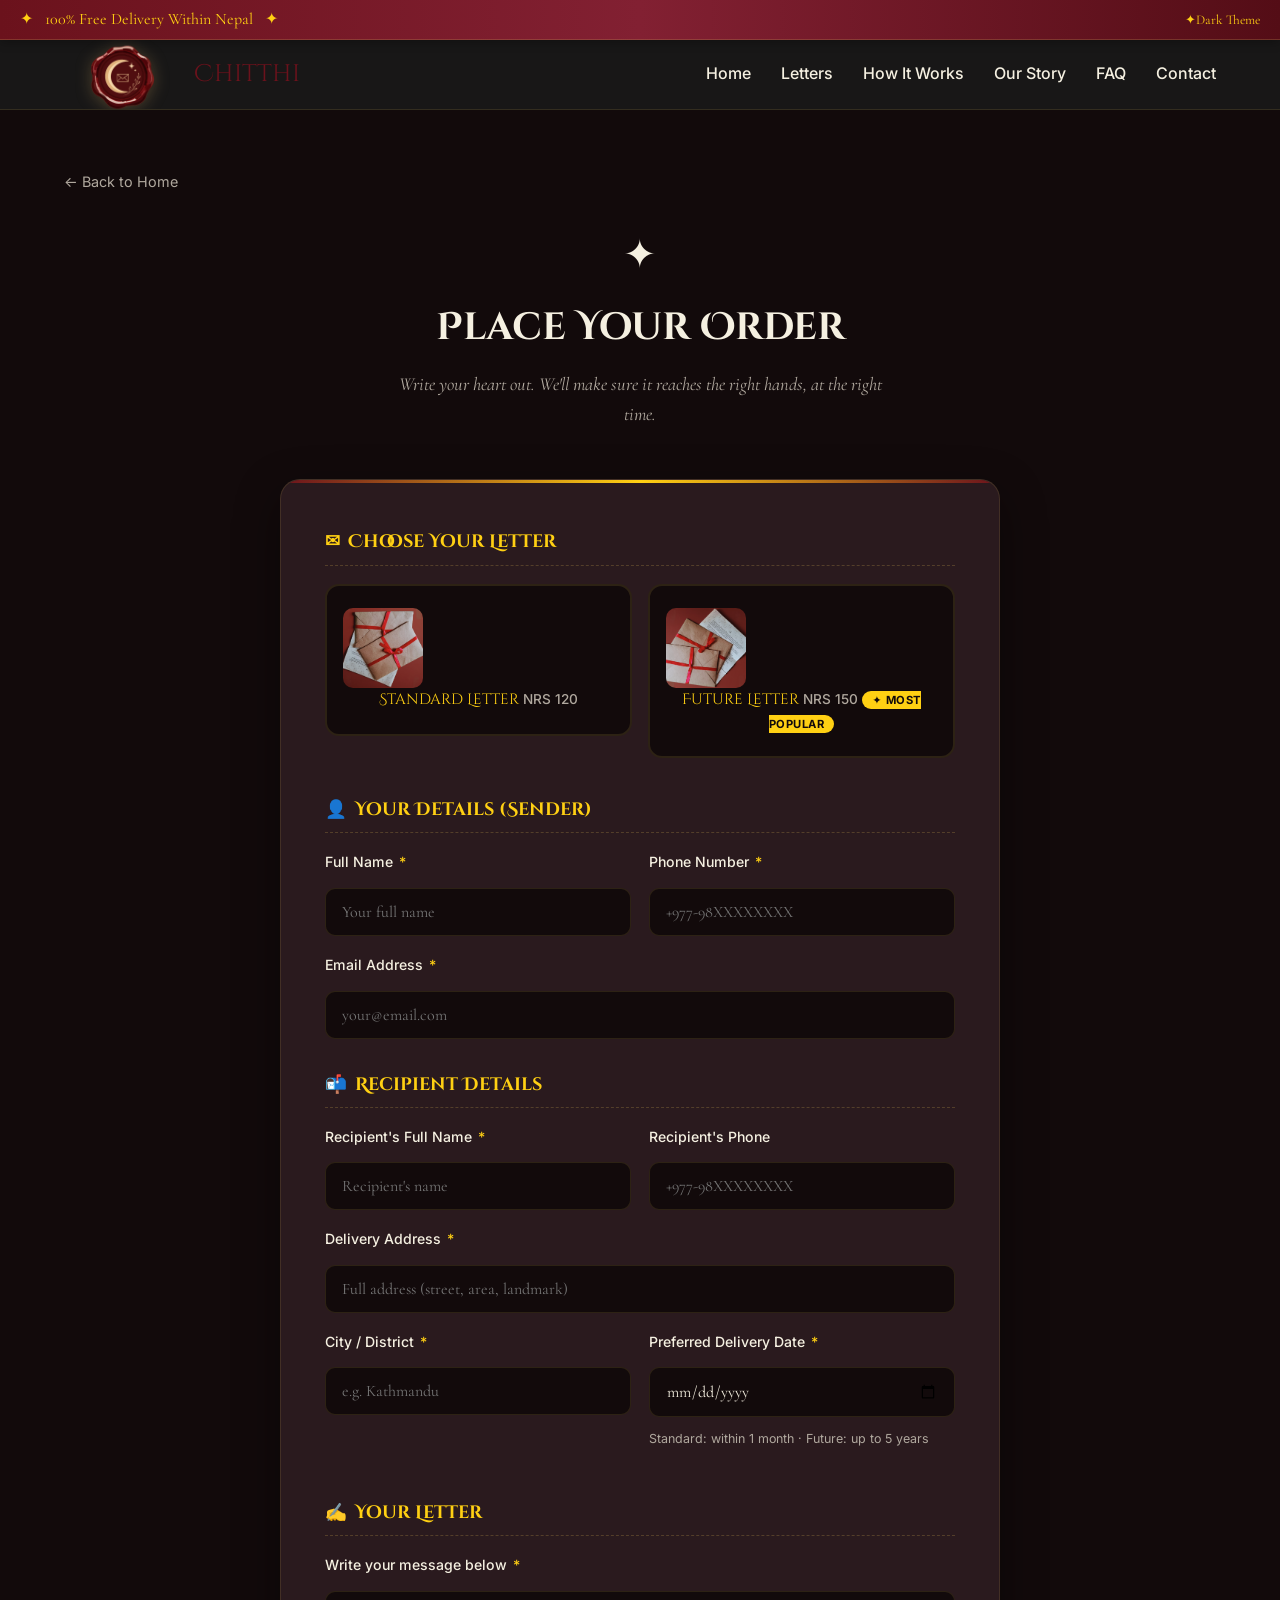
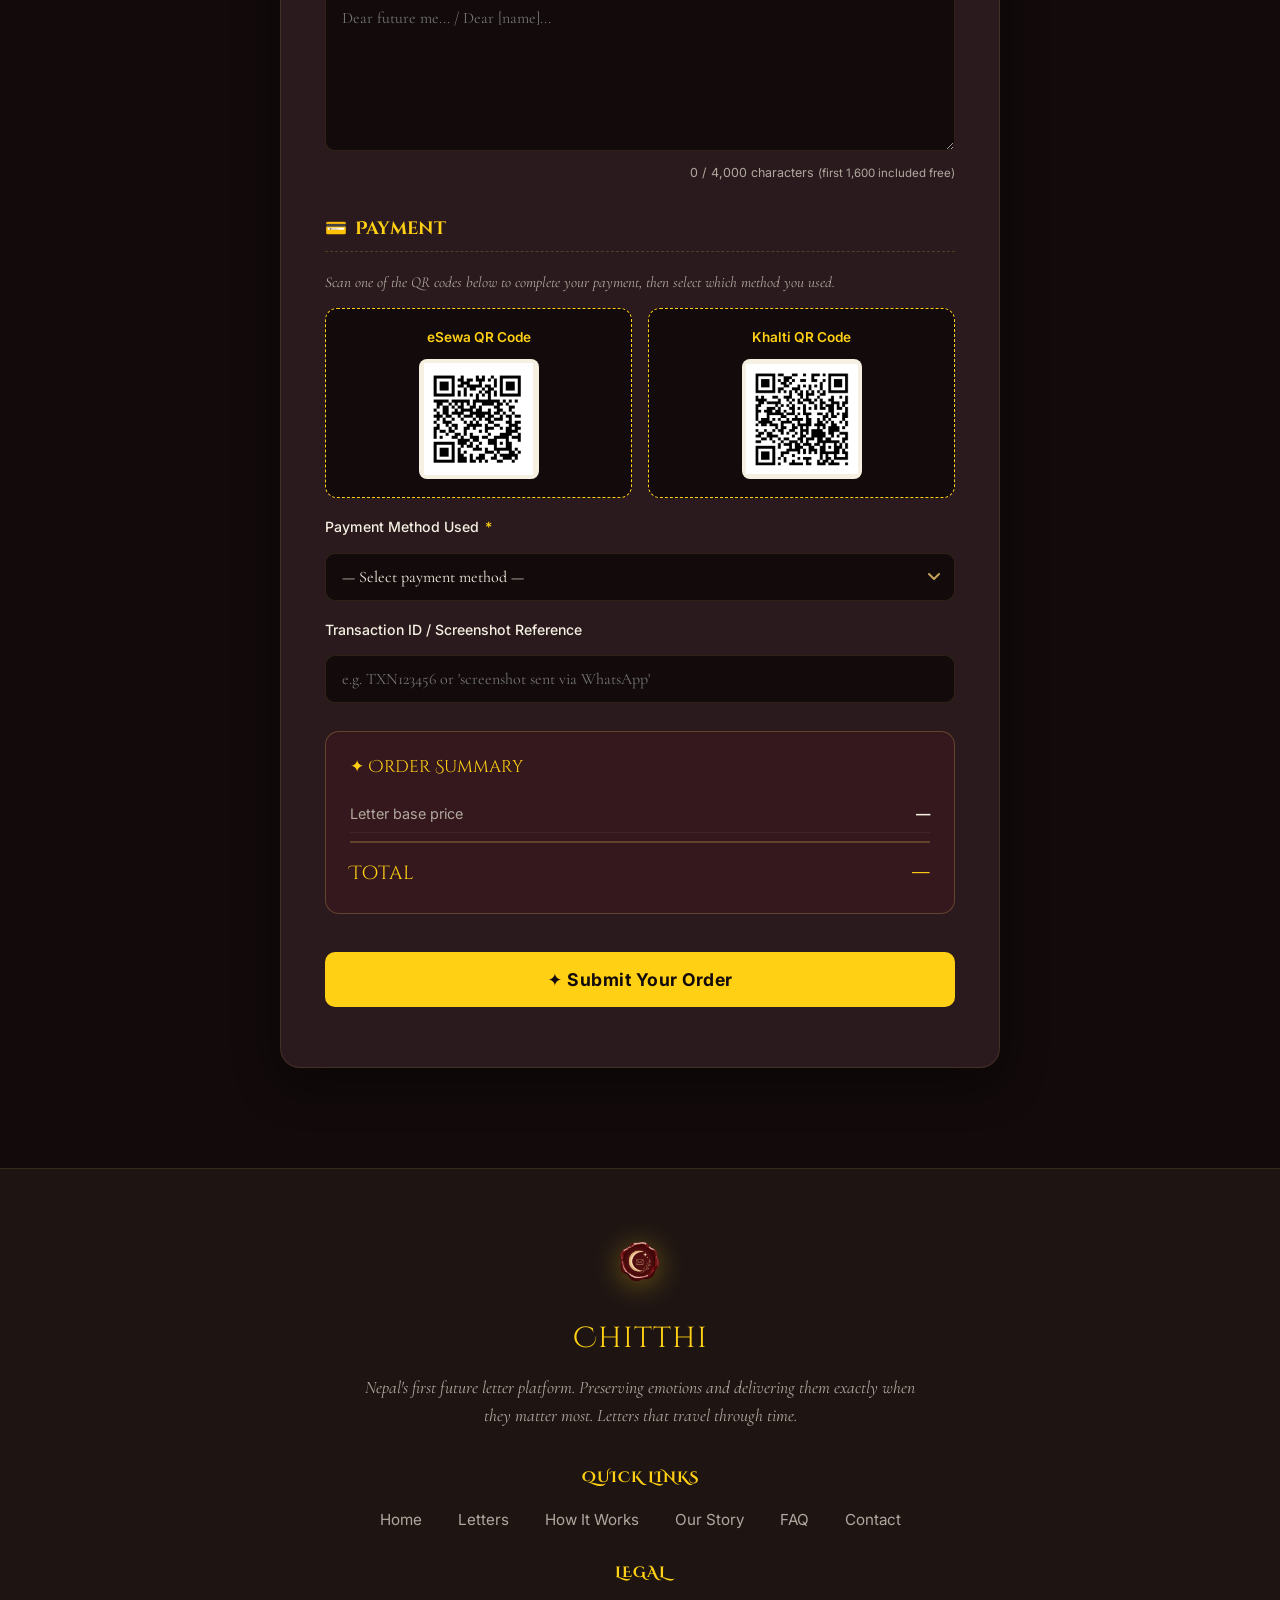
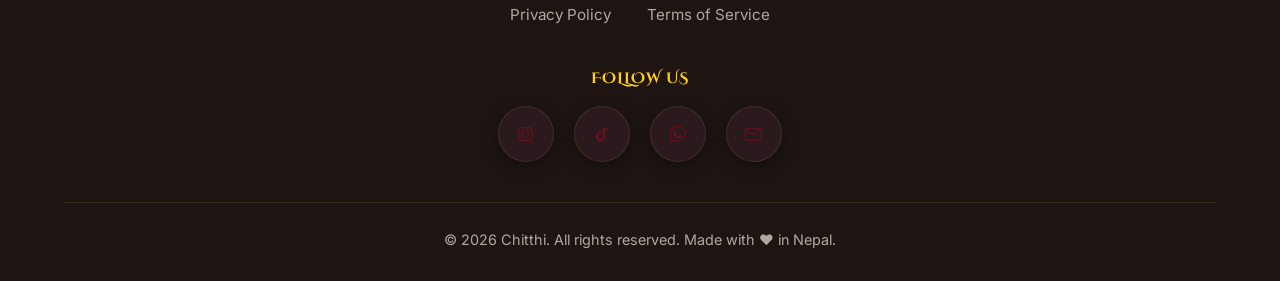
==== order.html @ 9e380ef8 "1st" ====
<!DOCTYPE html>
<html lang="en">
<head>
    <meta charset="UTF-8">
    <meta name="viewport" content="width=device-width, initial-scale=1.0">
    <meta name="description" content="Chitthi — Place your order for a handcrafted, wax-sealed letter delivered across Nepal.">
    <meta name="keywords" content="Chitthi, Nepal, order letter, handwritten letters, future letters, wax seal">
    <meta name="author" content="Chitthi — Team Manka Kura">
    <title>Order Your Letter — Chitthi</title>
    <link rel="icon" type="image/png" href="images/icon.png">
    <link rel="stylesheet" href="style.css">
    <style>
        /* =========================================
           ORDER PAGE SPECIFIC STYLES
           ========================================= */
        .order-page-section {
            padding: 60px 0 100px;
            min-height: calc(100vh - 200px);
        }

        .order-page-header {
            text-align: center;
            margin-bottom: 50px;
        }

        .order-page-header .order-icon {
            font-size: 2.5rem;
            margin-bottom: 10px;
            display: block;
        }

        .order-page-header h1 {
            font-family: var(--font-display);
            font-size: 2.4rem;
            color: var(--text);
            margin-bottom: 12px;
        }

        .order-page-header p {
            font-family: var(--font-accent);
            font-style: italic;
            font-size: 1.15rem;
            color: var(--text-muted);
            max-width: 500px;
            margin: 0 auto;
        }

        .order-form-card {
            background-color: var(--bg-card);
            border: 1px solid var(--glass-border);
            border-radius: 20px;
            padding: 48px 44px;
            max-width: 720px;
            margin: 0 auto;
            box-shadow: 0 15px 45px var(--shadow);
            position: relative;
            overflow: hidden;
        }

        .order-form-card::before {
            content: '';
            position: absolute;
            top: 0;
            left: 0;
            right: 0;
            height: 3px;
            background: linear-gradient(90deg, var(--accent), var(--gold), var(--accent));
        }

        .form-section-title {
            font-family: var(--font-display);
            font-size: 1.1rem;
            color: var(--gold);
            margin: 32px 0 18px;
            padding-bottom: 8px;
            border-bottom: 1px dashed rgba(201, 168, 76, 0.25);
            display: flex;
            align-items: center;
            gap: 8px;
        }

        .form-section-title:first-of-type {
            margin-top: 0;
        }

        .form-section-title .section-icon {
            font-size: 1.1rem;
        }

        .order-form .form-row {
            display: grid;
            grid-template-columns: 1fr 1fr;
            gap: 18px;
        }

        .order-form .form-group {
            margin-bottom: 18px;
        }

        .order-form label {
            font-family: var(--font-ui);
            font-size: 0.88rem;
            color: var(--text);
            font-weight: 500;
            margin-bottom: 6px;
            display: block;
        }

        .order-form label .required {
            color: var(--gold);
            margin-left: 2px;
        }

        .order-form input,
        .order-form select,
        .order-form textarea {
            width: 100%;
            padding: 13px 16px;
            background-color: var(--bg);
            border: 1px solid var(--glass-border);
            border-radius: 10px;
            color: var(--text);
            font-family: var(--font-body);
            font-size: 1rem;
            outline: none;
            transition: border-color 0.3s ease, box-shadow 0.3s ease;
            box-sizing: border-box;
        }

        .order-form input:focus,
        .order-form select:focus,
        .order-form textarea:focus {
            border-color: var(--gold);
            box-shadow: 0 0 0 3px rgba(201, 168, 76, 0.12);
        }

        .order-form select {
            appearance: none;
            -webkit-appearance: none;
            background-image: url("data:image/svg+xml,%3Csvg xmlns='http://www.w3.org/2000/svg' width='12' height='8' viewBox='0 0 12 8'%3E%3Cpath d='M1 1l5 5 5-5' stroke='%23C5A059' stroke-width='2' fill='none' stroke-linecap='round' stroke-linejoin='round'/%3E%3C/svg%3E");
            background-repeat: no-repeat;
            background-position: right 14px center;
            padding-right: 40px;
            cursor: pointer;
        }

        .order-form select option {
            background-color: var(--bg-card);
            color: var(--text);
        }

        .order-form textarea {
            resize: vertical;
            min-height: 160px;
            line-height: 1.7;
        }

        /* Letter Type Cards */
        .letter-type-options {
            display: grid;
            grid-template-columns: 1fr 1fr;
            gap: 16px;
            margin-bottom: 8px;
        }

        .letter-type-option {
            position: relative;
        }

        .letter-type-option input[type="radio"] {
            position: absolute;
            opacity: 0;
            width: 0;
            height: 0;
        }

        .letter-type-label {
            display: flex;
            flex-direction: column;
            align-items: center;
            gap: 10px;
            padding: 22px 16px;
            background-color: var(--bg);
            border: 2px solid var(--glass-border);
            border-radius: 14px;
            cursor: pointer;
            transition: all 0.3s ease;
            text-align: center;
        }

        .letter-type-label:hover {
            border-color: rgba(201, 168, 76, 0.4);
            transform: translateY(-2px);
        }

        .letter-type-option input[type="radio"]:checked + .letter-type-label {
            border-color: var(--gold);
            background: rgba(201, 168, 76, 0.08);
            box-shadow: 0 0 20px rgba(201, 168, 76, 0.15);
        }

        .letter-type-label img {
            width: 80px;
            height: 80px;
            object-fit: cover;
            border-radius: 10px;
        }

        .letter-type-label .type-name {
            font-family: var(--font-display);
            font-size: 0.95rem;
            color: var(--gold);
        }

        .letter-type-label .type-price {
            font-family: var(--font-ui);
            font-size: 0.85rem;
            color: var(--text-muted);
        }

        .letter-type-label .type-badge {
            font-family: var(--font-ui);
            font-size: 0.7rem;
            font-weight: 700;
            color: #120A0B;
            background-color: var(--gold);
            padding: 2px 10px;
            border-radius: 10px;
            text-transform: uppercase;
            letter-spacing: 0.5px;
        }

        /* Payment QR Section */
        .payment-options {
            display: grid;
            grid-template-columns: 1fr 1fr;
            gap: 16px;
            margin-top: 10px;
        }

        .payment-card {
            background-color: var(--bg);
            border: 1px dashed var(--gold);
            border-radius: 12px;
            padding: 18px;
            text-align: center;
        }

        .payment-card p.payment-title {
            font-family: var(--font-ui);
            font-size: 0.85rem;
            color: var(--gold);
            margin-bottom: 10px;
            font-weight: 600;
        }

        .payment-card .qr-img-wrap {
            width: 120px;
            height: 120px;
            margin: 0 auto;
            background: var(--cream);
            border-radius: 8px;
            display: flex;
            align-items: center;
            justify-content: center;
            overflow: hidden;
            padding: 4px;
        }

        .payment-card .qr-img-wrap img {
            max-width: 100%;
            max-height: 100%;
            object-fit: contain;
        }

        /* Submit Button */
        .order-submit-btn {
            width: 100%;
            padding: 16px;
            margin-top: 30px;
            font-size: 1.1rem;
            border-radius: 10px;
            font-family: var(--font-ui);
            font-weight: 700;
            letter-spacing: 0.5px;
            cursor: pointer;
        }

        /* Back link */
        .back-link {
            display: inline-flex;
            align-items: center;
            gap: 6px;
            font-family: var(--font-ui);
            font-size: 0.9rem;
            color: var(--text-muted);
            margin-bottom: 30px;
            transition: color 0.3s ease;
        }
        .back-link:hover {
            color: var(--gold);
        }

        /* Character surcharge notice */
        .char-surcharge {
            font-family: var(--font-ui);
            font-size: 0.8rem;
            color: var(--gold);
            margin-top: 4px;
            display: none;
        }
        .char-surcharge.visible {
            display: block;
        }

        /* Date validation message */
        .date-hint {
            font-family: var(--font-ui);
            font-size: 0.78rem;
            color: var(--text-muted);
            margin-top: 4px;
        }
        .date-error {
            font-family: var(--font-ui);
            font-size: 0.8rem;
            color: #ef5350;
            margin-top: 4px;
            display: none;
        }
        .date-error.visible {
            display: block;
        }

        /* Live price calculator */
        .price-calculator {
            background: rgba(107, 18, 28, 0.18);
            border: 1px solid rgba(201, 168, 76, 0.3);
            border-radius: 14px;
            padding: 22px 24px;
            margin-top: 28px;
            margin-bottom: 8px;
        }

        .price-calc-title {
            font-family: var(--font-display);
            font-size: 1.05rem;
            color: var(--gold);
            margin-bottom: 14px;
            display: flex;
            align-items: center;
            gap: 6px;
        }

        .price-row {
            display: flex;
            justify-content: space-between;
            align-items: center;
            padding: 7px 0;
            font-family: var(--font-ui);
            font-size: 0.9rem;
            color: var(--text);
            border-bottom: 1px solid rgba(255, 255, 255, 0.05);
        }
        .price-row:last-of-type {
            border-bottom: none;
        }

        .price-row .price-label {
            color: var(--text-muted);
        }

        .price-row .price-value {
            font-weight: 600;
            color: var(--text);
        }
        .price-row .price-value.free {
            color: #4CAF50;
        }
        .price-row .price-value.fee {
            color: var(--gold);
        }

        .price-row.hidden-row {
            display: none;
        }

        .price-total-row {
            display: flex;
            justify-content: space-between;
            align-items: center;
            padding: 12px 0 0;
            margin-top: 8px;
            border-top: 2px solid rgba(201, 168, 76, 0.3);
            font-family: var(--font-display);
            font-size: 1.2rem;
            color: var(--gold);
        }

        .price-total-row .total-amount {
            font-size: 1.4rem;
            font-weight: 700;
        }

        /* Delivery fee schedule (compact) */
        .delivery-fee-info {
            font-family: var(--font-accent);
            font-style: italic;
            font-size: 0.85rem;
            color: var(--text-muted);
            margin-top: 8px;
            padding: 10px 14px;
            background: rgba(26, 26, 26, 0.3);
            border-radius: 8px;
            border-left: 3px solid var(--gold);
            display: none;
        }
        .delivery-fee-info.visible {
            display: block;
        }

        /* Character counter */
        .char-counter {
            font-family: var(--font-ui);
            font-size: 0.78rem;
            color: var(--text-muted);
            text-align: right;
            margin-top: 4px;
        }
        .char-counter.over-limit {
            color: #ef5350;
        }

        /* Success overlay */
        .order-success-overlay {
            display: none;
            position: fixed;
            inset: 0;
            z-index: 2000;
            background: rgba(0,0,0,0.85);
            align-items: center;
            justify-content: center;
        }
        .order-success-overlay.active {
            display: flex;
        }
        .order-success-card {
            background-color: var(--bg-card);
            border: 1px solid var(--gold);
            border-radius: 20px;
            padding: 50px 40px;
            max-width: 480px;
            width: 90%;
            text-align: center;
            box-shadow: 0 20px 60px rgba(201, 168, 76, 0.2);
        }
        .order-success-card .success-icon {
            font-size: 3rem;
            margin-bottom: 16px;
            display: block;
        }
        .order-success-card h2 {
            font-family: var(--font-display);
            color: var(--gold);
            font-size: 1.6rem;
            margin-bottom: 12px;
        }
        .order-success-card p {
            font-family: var(--font-accent);
            font-style: italic;
            color: var(--text-muted);
            font-size: 1.05rem;
            margin-bottom: 28px;
            line-height: 1.6;
        }

        /* Responsive */
        @media (max-width: 768px) {
            .order-form-card {
                padding: 32px 20px;
                border-radius: 16px;
            }
            .order-form .form-row {
                grid-template-columns: 1fr;
                gap: 0;
            }
            .letter-type-options {
                grid-template-columns: 1fr 1fr;
                gap: 12px;
            }
            .payment-options {
                grid-template-columns: 1fr 1fr;
                gap: 12px;
            }
            .order-page-header h1 {
                font-size: 1.8rem;
            }
            .price-calculator {
                padding: 18px 16px;
            }
        }

        @media (max-width: 480px) {
            .order-form-card {
                padding: 24px 16px;
            }
            .letter-type-options {
                grid-template-columns: 1fr;
            }
            .payment-options {
                grid-template-columns: 1fr;
            }
            .order-page-header h1 {
                font-size: 1.5rem;
            }
        }
    </style>
</head>
<body data-theme="dark">

    <!-- ========================================
         ANNOUNCEMENT BAR
         ======================================== -->
    <div class="announcement-bar">
        <div class="delivery-banner">
             <span>✦ &nbsp; 100% Free Delivery Within Nepal &nbsp; ✦</span>
            <button class="theme-toggle" aria-label="Toggle theme" style="color: var(--gold);">✦Dark Theme</button>
        </div>
    </div>

    <!-- ========================================
         NAVIGATION BAR
         ======================================== -->
    <nav class="navbar" id="navbar">
        <div class="container">
            <a href="index.html#home" class="nav-logo">
                <img src="images/logo.png" alt="Chitthi Logo" class="logo-img" style="height: 120px; transform: translateY(10px);">
                <span>Chitthi</span>
            </a>

            <ul class="nav-links">
                <li><a href="index.html#home" class="nav-link"> Home</a></li>
                <li><a href="index.html#letters" class="nav-link"> Letters</a></li>
                <li><a href="index.html#how-it-works" class="nav-link"> How It Works</a></li>
                <li><a href="index.html#our-story" class="nav-link"> Our Story</a></li>
                <li><a href="index.html#faq" class="nav-link"> FAQ</a></li>
                <li><a href="index.html#contact" class="nav-link"> Contact</a></li>
            </ul>

            <button class="hamburger" aria-label="Toggle menu">
                <span></span>
                <span></span>
                <span></span>
            </button>
        </div>
    </nav>

    <!-- Mobile Menu -->
    <div class="mobile-menu">
        <a href="index.html#home" class="nav-link"> Home</a>
        <a href="index.html#letters" class="nav-link"> Letters</a>
        <a href="index.html#how-it-works" class="nav-link"> How It Works</a>
        <a href="index.html#our-story" class="nav-link"> Our Story</a>
        <a href="index.html#faq" class="nav-link"> FAQ</a>
        <a href="index.html#contact" class="nav-link"> Contact</a>
    </div>

    <!-- ========================================
         ORDER FORM SECTION
         ======================================== -->
    <section class="order-page-section section">
        <div class="container">
            <a href="index.html" class="back-link">← Back to Home</a>

            <div class="order-page-header animate-on-scroll">
                <span class="order-icon">✦</span>
                <h1>Place Your Order</h1>
                <p>Write your heart out. We'll make sure it reaches the right hands, at the right time.</p>
            </div>

            <div class="order-form-card animate-on-scroll">
                <form class="order-form" id="order-form" action="https://formspree.io/f/pratikshya002bahing@gmail.com" method="POST">
                    <!-- Hidden field for form identification -->
                    <input type="hidden" name="_subject" value="✦ New Chitthi Order Received!">
                    <input type="hidden" name="_template" value="table">

                    <!-- LETTER TYPE -->
                    <h3 class="form-section-title"><span class="section-icon">✉</span> Choose Your Letter</h3>
                    <div class="letter-type-options">
                        <div class="letter-type-option">
                            <input type="radio" id="type-standard" name="Letter Type" value="Standard Letter — NRS 120" required>
                            <label for="type-standard" class="letter-type-label">
                                <img src="images/standardletter.png" alt="Standard Letter">
                                <span class="type-name">Standard Letter</span>
                                <span class="type-price">NRS 120</span>
                            </label>
                        </div>
                        <div class="letter-type-option">
                            <input type="radio" id="type-future" name="Letter Type" value="Future Letter — NRS 150">
                            <label for="type-future" class="letter-type-label">
                                <img src="images/letterfuture.png" alt="Future Letter">
                                <span class="type-name">Future Letter</span>
                                <span class="type-price">NRS 150</span>
                                <span class="type-badge">✦ Most Popular</span>
                            </label>
                        </div>
                    </div>

                    <!-- SENDER DETAILS -->
                    <h3 class="form-section-title"><span class="section-icon">👤</span> Your Details (Sender)</h3>
                    <div class="form-row">
                        <div class="form-group">
                            <label for="sender-name">Full Name <span class="required">*</span></label>
                            <input type="text" id="sender-name" name="Sender Name" placeholder="Your full name" required>
                        </div>
                        <div class="form-group">
                            <label for="sender-phone">Phone Number <span class="required">*</span></label>
                            <input type="tel" id="sender-phone" name="Sender Phone" placeholder="+977-98XXXXXXXX" required>
                        </div>
                    </div>
                    <div class="form-group">
                        <label for="sender-email">Email Address <span class="required">*</span></label>
                        <input type="email" id="sender-email" name="Sender Email" placeholder="your@email.com" required>
                    </div>

                    <!-- RECIPIENT DETAILS -->
                    <h3 class="form-section-title"><span class="section-icon">📬</span> Recipient Details</h3>
                    <div class="form-row">
                        <div class="form-group">
                            <label for="recipient-name">Recipient's Full Name <span class="required">*</span></label>
                            <input type="text" id="recipient-name" name="Recipient Name" placeholder="Recipient's name" required>
                        </div>
                        <div class="form-group">
                            <label for="recipient-phone">Recipient's Phone</label>
                            <input type="tel" id="recipient-phone" name="Recipient Phone" placeholder="+977-98XXXXXXXX">
                        </div>
                    </div>
                    <div class="form-group">
                        <label for="recipient-address">Delivery Address <span class="required">*</span></label>
                        <input type="text" id="recipient-address" name="Recipient Address" placeholder="Full address (street, area, landmark)" required>
                    </div>
                    <div class="form-row">
                        <div class="form-group">
                            <label for="recipient-city">City / District <span class="required">*</span></label>
                            <input type="text" id="recipient-city" name="Recipient City" placeholder="e.g. Kathmandu" required>
                        </div>
                        <div class="form-group">
                            <label for="delivery-date">Preferred Delivery Date <span class="required">*</span></label>
                            <input type="date" id="delivery-date" name="Delivery Date" required>
                            <div class="date-hint" id="date-hint">Standard: within 1 month · Future: up to 5 years</div>
                            <div class="date-error" id="date-error"></div>
                        </div>
                    </div>

                    <!-- Hidden fields for computed pricing sent with form -->
                    <input type="hidden" id="hidden-total" name="Estimated Total (NPR)" value="—">
                    <input type="hidden" id="hidden-delivery-fee" name="Delivery Fee (NPR)" value="—">

                    <!-- YOUR MESSAGE -->
                    <h3 class="form-section-title"><span class="section-icon">✍</span> Your Letter</h3>
                    <div class="form-group">
                        <label for="letter-message">Write your message below <span class="required">*</span></label>
                        <textarea id="letter-message" name="Letter Message" placeholder="Dear future me... / Dear [name]..." maxlength="4000" required></textarea>
                        <div class="char-counter"><span id="char-count">0</span> / 4,000 characters <span style="color: var(--text-muted); font-size: 0.72rem;">(first 1,600 included free)</span></div>
                        <div class="char-surcharge" id="char-surcharge">✦ You've exceeded 1,600 characters — an extra NPR 20 surcharge applies.</div>
                    </div>

                    <!-- PAYMENT -->
                    <h3 class="form-section-title"><span class="section-icon">💳</span> Payment</h3>
                    <p style="font-family: var(--font-accent); font-style: italic; color: var(--text-muted); font-size: 0.95rem; margin-bottom: 14px;">
                        Scan one of the QR codes below to complete your payment, then select which method you used.
                    </p>
                    <div class="payment-options">
                        <div class="payment-card">
                            <p class="payment-title">eSewa QR Code</p>
                            <div class="qr-img-wrap">
                                <img src="images/esewa.jpg" alt="eSewa QR Code">
                            </div>
                        </div>
                        <div class="payment-card">
                            <p class="payment-title">Khalti QR Code</p>
                            <div class="qr-img-wrap">
                                <img src="images/khalti.jpg" alt="Khalti QR Code">
                            </div>
                        </div>
                    </div>
                    <div class="form-group" style="margin-top: 18px;">
                        <label for="payment-method">Payment Method Used <span class="required">*</span></label>
                        <select id="payment-method" name="Payment Method" required>
                            <option value="" disabled selected>— Select payment method —</option>
                            <option value="eSewa">eSewa</option>
                            <option value="Khalti">Khalti</option>
                            <option value="Bank Transfer">Bank Transfer</option>
                        </select>
                    </div>
                    <div class="form-group">
                        <label for="transaction-id">Transaction ID / Screenshot Reference</label>
                        <input type="text" id="transaction-id" name="Transaction ID" placeholder="e.g. TXN123456 or 'screenshot sent via WhatsApp'">
                    </div>

                    <!-- LIVE PRICE CALCULATOR -->
                    <div class="price-calculator" id="price-calculator">
                        <div class="price-calc-title">✦ Order Summary</div>
                        <div class="price-row" id="row-base">
                            <span class="price-label" id="label-base">Letter base price</span>
                            <span class="price-value" id="val-base">—</span>
                        </div>
                        <div class="price-row hidden-row" id="row-char-fee">
                            <span class="price-label">Character surcharge (&gt;1,600 chars)</span>
                            <span class="price-value fee" id="val-char-fee">NPR 20</span>
                        </div>
                        <div class="price-row hidden-row" id="row-delivery-fee">
                            <span class="price-label" id="label-delivery-fee">Delivery fee</span>
                            <span class="price-value" id="val-delivery-fee">FREE</span>
                        </div>
                        <div class="delivery-fee-info" id="delivery-fee-info">
                            Future letter delivery fees: Free within 1 year · NPR 50 after 1 year · NPR 100 after 2 years · NPR 200 after 4 years.
                        </div>
                        <div class="price-total-row">
                            <span>Total</span>
                            <span class="total-amount" id="val-total">—</span>
                        </div>
                    </div>

                    <!-- SUBMIT -->
                    <button type="submit" class="btn-primary order-submit-btn">✦ Submit Your Order</button>
                    <div class="form-msg" id="order-form-msg"></div>
                </form>
            </div>
        </div>
    </section>

    <!-- ========================================
         FOOTER
         ======================================== -->
    <footer class="footer">
        <div class="container">
            <div class="footer-top">
                <!-- Brand Section -->
                <div class="footer-brand">
                    <a href="index.html#home" class="footer-logo">
                        <img src="images/logo.png" alt="Chitthi Logo" class="footer-logo-img">
                        <span class="footer-logo-title">Chitthi</span>
                    </a>
                    <p class="footer-tagline">
                        Nepal's first future letter platform. Preserving emotions and delivering them exactly when they matter most. Letters that travel through time.
                    </p>
                </div>

                <!-- Navigation & Legal Links -->
                <div class="footer-nav-grid">
                    <div class="footer-links-group">
                        <h4>Quick Links</h4>
                        <div class="footer-links-row">
                            <a href="index.html#home">Home</a>
                            <a href="index.html#letters">Letters</a>
                            <a href="index.html#how-it-works">How It Works</a>
                            <a href="index.html#our-story">Our Story</a>
                            <a href="index.html#faq">FAQ</a>
                            <a href="index.html#contact">Contact</a>
                        </div>
                    </div>

                    <div class="footer-links-group">
                        <h4>Legal</h4>
                        <div class="footer-links-row">
                            <a href="index.html#" data-modal="privacy">Privacy Policy</a>
                            <a href="index.html#" data-modal="terms">Terms of Service</a>
                        </div>
                    </div>
                </div>

                <!-- Social Platforms Section -->
                <div class="footer-social-section">
                    <h4>Follow Us</h4>
                    <div class="footer-social-icons">
                        <a href="https://instagram.com/chitthi.np" target="_blank" rel="noopener" aria-label="Instagram" class="social-icon-btn">
                            <img src="images/instagram.png" alt="Instagram">
                        </a>
                        <a href="https://tiktok.com/@chitthi.np" target="_blank" rel="noopener" aria-label="TikTok" class="social-icon-btn">
                            <img src="images/tiktok.png" alt="TikTok">
                        </a>
                        <a href="https://wa.me/9779769031951" target="_blank" rel="noopener" aria-label="WhatsApp" class="social-icon-btn">
                            <img src="images/whatsapp.png" alt="WhatsApp">
                        </a>
                        <a href="mailto:npchitthil@gmail.com" aria-label="Email" class="social-icon-btn">
                            <img src="images/email.png" alt="Email">
                        </a>
                    </div>
                </div>
            </div>

            <!-- Footer Bottom Copyright -->
            <div class="footer-bottom">
                <p>© 2026 Chitthi. All rights reserved. Made with ♥ in Nepal.</p>
            </div>
        </div>
    </footer>

    <!-- ========================================
         SUCCESS OVERLAY
         ======================================== -->
    <div class="order-success-overlay" id="order-success">
        <div class="order-success-card">
            <span class="success-icon">✦</span>
            <h2>Order Received!</h2>
            <p>Thank you for choosing Chitthi. We'll begin preparing your letter with care. You'll receive a WhatsApp confirmation shortly.</p>
            <a href="index.html" class="btn-primary" style="border-radius: 10px; padding: 14px 32px;">← Back to Home</a>
        </div>
    </div>

    <script>
    document.addEventListener('DOMContentLoaded', () => {
        // ============================================
        // THEME TOGGLE
        // ============================================
        const toggleBtn = document.querySelector('.theme-toggle');
        if (toggleBtn) {
            const currentTheme = localStorage.getItem('chitthi-theme') || 'dark';
            document.body.setAttribute('data-theme', currentTheme);
            toggleBtn.innerHTML = currentTheme === 'dark' ? '✦Dark Theme' : '✦Light Theme';

            toggleBtn.addEventListener('click', () => {
                const isDark = document.body.getAttribute('data-theme') === 'dark';
                const newTheme = isDark ? 'light' : 'dark';
                document.body.setAttribute('data-theme', newTheme);
                localStorage.setItem('chitthi-theme', newTheme);
                toggleBtn.innerHTML = newTheme === 'dark' ? '✦Dark Theme' : '✦Light Theme';
            });
        }

        // ============================================
        // HAMBURGER MENU
        // ============================================
        const hamburger = document.querySelector('.hamburger');
        const mobileMenu = document.querySelector('.mobile-menu');

        if (hamburger) {
            hamburger.addEventListener('click', () => {
                hamburger.classList.toggle('active');
                mobileMenu.classList.toggle('active');
                document.body.classList.toggle('no-scroll');
            });
        }

        if (mobileMenu) {
            mobileMenu.querySelectorAll('.nav-link').forEach(link => {
                link.addEventListener('click', () => {
                    hamburger.classList.remove('active');
                    mobileMenu.classList.remove('active');
                    document.body.classList.remove('no-scroll');
                });
            });
        }

        // ============================================
        // SCROLL ANIMATIONS
        // ============================================
        const observer = new IntersectionObserver((entries, obs) => {
            entries.forEach(entry => {
                if (entry.isIntersecting) {
                    entry.target.classList.add('visible');
                    obs.unobserve(entry.target);
                }
            });
        }, { threshold: 0.15 });

        document.querySelectorAll('.animate-on-scroll').forEach(el => observer.observe(el));

        // ============================================
        // ANNOUNCEMENT BAR
        // ============================================
        const announcementBar = document.querySelector('.announcement-bar');
        window.addEventListener('scroll', () => {
            if (announcementBar) {
                if (window.scrollY > 80) {
                    announcementBar.classList.add('hidden');
                } else {
                    announcementBar.classList.remove('hidden');
                }
            }
        }, { passive: true });

        // ============================================
        // DOM REFERENCES
        // ============================================
        const radioStandard = document.getElementById('type-standard');
        const radioFuture = document.getElementById('type-future');
        const deliveryDateInput = document.getElementById('delivery-date');
        const dateHint = document.getElementById('date-hint');
        const dateError = document.getElementById('date-error');
        const messageArea = document.getElementById('letter-message');
        const charCountEl = document.getElementById('char-count');
        const charCounter = document.querySelector('.char-counter');
        const charSurcharge = document.getElementById('char-surcharge');

        // Price calculator elements
        const labelBase = document.getElementById('label-base');
        const valBase = document.getElementById('val-base');
        const rowCharFee = document.getElementById('row-char-fee');
        const rowDeliveryFee = document.getElementById('row-delivery-fee');
        const labelDeliveryFee = document.getElementById('label-delivery-fee');
        const valDeliveryFee = document.getElementById('val-delivery-fee');
        const deliveryFeeInfo = document.getElementById('delivery-fee-info');
        const valTotal = document.getElementById('val-total');
        const hiddenTotal = document.getElementById('hidden-total');
        const hiddenDeliveryFee = document.getElementById('hidden-delivery-fee');

        // ============================================
        // HELPER: Format date as YYYY-MM-DD
        // ============================================
        const toDateStr = (date) => date.toISOString().split('T')[0];

        // ============================================
        // HELPER: Get selected letter type
        // ============================================
        const getSelectedType = () => {
            if (radioStandard && radioStandard.checked) return 'standard';
            if (radioFuture && radioFuture.checked) return 'future';
            return null;
        };

        // ============================================
        // DATE LIMITS
        // Standard: tomorrow to 1 month from today
        // Future: tomorrow to 5 years from today
        // ============================================
        const now = new Date();
        const tomorrow = new Date(now);
        tomorrow.setDate(tomorrow.getDate() + 1);

        const oneMonthLater = new Date(now);
        oneMonthLater.setMonth(oneMonthLater.getMonth() + 1);

        const fiveYearsLater = new Date(now);
        fiveYearsLater.setFullYear(fiveYearsLater.getFullYear() + 5);

        const updateDateLimits = () => {
            if (!deliveryDateInput) return;
            const type = getSelectedType();

            deliveryDateInput.min = toDateStr(tomorrow);

            if (type === 'standard') {
                deliveryDateInput.max = toDateStr(oneMonthLater);
                dateHint.textContent = 'Standard letter: delivery within 1 month from today.';
            } else if (type === 'future') {
                deliveryDateInput.max = toDateStr(fiveYearsLater);
                dateHint.textContent = 'Future letter: delivery up to 5 years from today.';
            } else {
                deliveryDateInput.max = toDateStr(fiveYearsLater);
                dateHint.textContent = 'Standard: within 1 month · Future: up to 5 years';
            }

            // Validate current value if set
            validateDate();
        };

        const validateDate = () => {
            if (!deliveryDateInput || !deliveryDateInput.value) {
                dateError.classList.remove('visible');
                return true;
            }

            const selected = new Date(deliveryDateInput.value + 'T00:00:00');
            const type = getSelectedType();
            let valid = true;
            let errorMsg = '';

            if (selected < tomorrow) {
                errorMsg = 'Delivery date must be in the future.';
                valid = false;
            } else if (type === 'standard' && selected > oneMonthLater) {
                errorMsg = 'Standard letter delivery must be within 1 month from today. Choose a Future Letter for later dates.';
                valid = false;
            } else if (type === 'future' && selected > fiveYearsLater) {
                errorMsg = 'Future letter delivery cannot exceed 5 years from today.';
                valid = false;
            }

            if (!valid) {
                dateError.textContent = errorMsg;
                dateError.classList.add('visible');
            } else {
                dateError.classList.remove('visible');
            }

            return valid;
        };

        // ============================================
        // DELIVERY FEE FOR FUTURE LETTERS
        // Free within 1 year, NPR 50 after 1 year,
        // NPR 100 after 2 years, NPR 200 after 4 years
        // ============================================
        const calcDeliveryFee = () => {
            const type = getSelectedType();
            if (type !== 'future' || !deliveryDateInput || !deliveryDateInput.value) {
                return 0;
            }

            const selected = new Date(deliveryDateInput.value + 'T00:00:00');
            const diffMs = selected - now;
            const diffYears = diffMs / (1000 * 60 * 60 * 24 * 365.25);

            if (diffYears <= 1) return 0;
            if (diffYears <= 2) return 50;
            if (diffYears <= 4) return 100;
            return 200;
        };

        // ============================================
        // CHARACTER COUNTER + SURCHARGE
        // 1,600 chars free · NPR 20 surcharge >1,600
        // Max 4,000 chars
        // ============================================
        const updateCharCounter = () => {
            if (!messageArea || !charCountEl) return;

            const len = messageArea.value.length;
            charCountEl.textContent = len.toLocaleString();

            if (len > 1600) {
                charCounter.classList.add('over-limit');
                charSurcharge.classList.add('visible');
            } else {
                charCounter.classList.remove('over-limit');
                charSurcharge.classList.remove('visible');
            }

            updatePriceCalculator();
        };

        // ============================================
        // LIVE PRICE CALCULATOR
        // ============================================
        const updatePriceCalculator = () => {
            const type = getSelectedType();
            let basePrice = 0;
            let charFee = 0;
            let deliveryFee = 0;

            // Base price
            if (type === 'standard') {
                basePrice = 120;
                labelBase.textContent = 'Standard Letter';
                valBase.textContent = 'NPR 120';
            } else if (type === 'future') {
                basePrice = 150;
                labelBase.textContent = 'Future Letter';
                valBase.textContent = 'NPR 150';
            } else {
                labelBase.textContent = 'Letter base price';
                valBase.textContent = '—';
                rowCharFee.classList.add('hidden-row');
                rowDeliveryFee.classList.add('hidden-row');
                deliveryFeeInfo.classList.remove('visible');
                valTotal.textContent = '—';
                hiddenTotal.value = '—';
                hiddenDeliveryFee.value = '—';
                return;
            }

            // Character surcharge
            if (messageArea && messageArea.value.length > 1600) {
                charFee = 20;
                rowCharFee.classList.remove('hidden-row');
            } else {
                rowCharFee.classList.add('hidden-row');
            }

            // Delivery fee (Future letters only)
            if (type === 'future') {
                deliveryFee = calcDeliveryFee();
                rowDeliveryFee.classList.remove('hidden-row');
                deliveryFeeInfo.classList.add('visible');

                if (deliveryFee === 0) {
                    valDeliveryFee.textContent = 'FREE';
                    valDeliveryFee.className = 'price-value free';
                    if (deliveryDateInput && deliveryDateInput.value) {
                        labelDeliveryFee.textContent = 'Delivery fee (within 1 year)';
                    } else {
                        labelDeliveryFee.textContent = 'Delivery fee';
                    }
                } else {
                    valDeliveryFee.textContent = 'NPR ' + deliveryFee;
                    valDeliveryFee.className = 'price-value fee';
                    const selected = new Date(deliveryDateInput.value + 'T00:00:00');
                    const diffYears = (selected - now) / (1000 * 60 * 60 * 24 * 365.25);
                    if (diffYears <= 2) {
                        labelDeliveryFee.textContent = 'Delivery fee (1–2 years)';
                    } else if (diffYears <= 4) {
                        labelDeliveryFee.textContent = 'Delivery fee (2–4 years)';
                    } else {
                        labelDeliveryFee.textContent = 'Delivery fee (4–5 years)';
                    }
                }
            } else {
                rowDeliveryFee.classList.add('hidden-row');
                deliveryFeeInfo.classList.remove('visible');
            }

            // Total
            const total = basePrice + charFee + deliveryFee;
            valTotal.textContent = 'NPR ' + total;
            hiddenTotal.value = total;
            hiddenDeliveryFee.value = deliveryFee > 0 ? deliveryFee : 'Free';
        };

        // ============================================
        // PRE-SELECT LETTER TYPE FROM URL PARAMS
        // ============================================
        const urlParams = new URLSearchParams(window.location.search);
        const letterType = urlParams.get('type');
        if (letterType === 'standard' && radioStandard) {
            radioStandard.checked = true;
        } else if (letterType === 'future' && radioFuture) {
            radioFuture.checked = true;
        }

        // ============================================
        // EVENT LISTENERS
        // ============================================

        // Letter type change → update date limits + price
        if (radioStandard) {
            radioStandard.addEventListener('change', () => {
                updateDateLimits();
                updatePriceCalculator();
            });
        }
        if (radioFuture) {
            radioFuture.addEventListener('change', () => {
                updateDateLimits();
                updatePriceCalculator();
            });
        }

        // Date change → validate + update price
        if (deliveryDateInput) {
            deliveryDateInput.addEventListener('change', () => {
                validateDate();
                updatePriceCalculator();
            });
        }

        // Message typing → char counter + price
        if (messageArea) {
            messageArea.addEventListener('input', updateCharCounter);
        }

        // Run initial state
        updateDateLimits();
        updatePriceCalculator();

        // ============================================
        // FORM SUBMISSION
        // ============================================
        const orderForm = document.getElementById('order-form');
        const msgDiv = document.getElementById('order-form-msg');

        if (orderForm) {
            orderForm.addEventListener('submit', async (e) => {
                e.preventDefault();

                // Validate date before submitting
                if (!validateDate()) {
                    msgDiv.textContent = 'Please fix the delivery date before submitting.';
                    msgDiv.className = 'form-msg error';
                    return;
                }

                const submitBtn = orderForm.querySelector('.order-submit-btn');
                const originalText = submitBtn.textContent;
                submitBtn.textContent = 'Sending your order...';
                submitBtn.disabled = true;
                msgDiv.textContent = '';
                msgDiv.className = 'form-msg';

                try {
                    const formData = new FormData(orderForm);
                    const response = await fetch(orderForm.action, {
                        method: 'POST',
                        body: formData,
                        headers: { 'Accept': 'application/json' }
                    });

                    if (response.ok) {
                        orderForm.reset();
                        // Show success overlay
                        const successOverlay = document.getElementById('order-success');
                        if (successOverlay) {
                            successOverlay.classList.add('active');
                            document.body.classList.add('no-scroll');
                        }
                    } else {
                        const data = await response.json();
                        if (data && data.errors) {
                            msgDiv.textContent = data.errors.map(err => err.message).join(', ');
                        } else {
                            msgDiv.textContent = 'Oops! There was a problem submitting your order. Please try again or contact us on WhatsApp.';
                        }
                        msgDiv.classList.add('error');
                    }
                } catch (error) {
                    msgDiv.textContent = 'Network error. Please check your connection and try again.';
                    msgDiv.classList.add('error');
                } finally {
                    submitBtn.textContent = originalText;
                    submitBtn.disabled = false;
                }
            });
        }
    });
    </script>
</body>
</html>
---- style.css ----
@import url('https://fonts.googleapis.com/css2?family=Cinzel+Decorative:wght@700&family=Cormorant+Garamond:ital,wght@0,400;0,600;0,700;1,400;1,600&family=Inter:wght@400;500;600&display=swap');

:root {
  /* Dark Theme (Default) */
  --bg: #120A0B;
  --bg-secondary: #1E1513;
  --bg-card: #2A1A1E;
  --accent: #6B121C;
  --accent-hover: #bc2e3f;
  --gold: #ffd013;
  --gold-light: #eded5b;
  --cream: #F5F0E1;
  --text: #F5F0E1;
  --text-muted: #B0A89E;
  --rose: #D4A5A5;
  --glass-bg: rgba(26, 26, 26, 0.85);
  --glass-border: rgba(201, 168, 76, 0.15);
  --shadow: rgba(0,0,0,0.4);

  /* Fonts */
  --font-display: 'Cinzel Decorative', serif;
  --font-accent: 'Cormorant Garamond', Georgia, serif;
  --font-body: Georgia, 'Cormorant Garamond', serif;
  --font-ui: 'Inter', system-ui, sans-serif;
}

[data-theme='light'] {
  --bg: #E8E4D9;
  --bg-secondary: #FFFDF7;
  --bg-card: #FFFFFF;
  --accent: #6B121C;
  --accent-hover: #5C2630;
  --gold: #ffd013;
  --gold-light: #B8973E;
  --cream: #F5F0E1;
  --text: #2C2C2C;
  --text-muted: #6B6560;
  --rose: #D4A5A5;
  --glass-bg: rgba(232, 228, 217, 0.9);
  --glass-border: rgba(114, 47, 55, 0.15);
  --shadow: rgba(0,0,0,0.1);
}

/* =========================================
   RESETS & GLOBALS
   ========================================= */
*, *::before, *::after {
  box-sizing: border-box;
  margin: 0;
  padding: 0;
}

html {
  scroll-behavior: smooth;
  overflow-x: hidden;
  width: 100%;
  max-width: 100%;
}

body {
  background-color: var(--bg);
  color: var(--text);
  font-family: var(--font-body);
  line-height: 1.6;
  overflow-x: hidden;
  width: 100%;
  max-width: 100%;
  position: relative;
  transition: background-color 0.3s ease, color 0.3s ease;
}

/* Scrollbar */
::-webkit-scrollbar {
  width: 8px;
}
::-webkit-scrollbar-track {
  background: var(--bg-secondary);
}
::-webkit-scrollbar-thumb {
  background: var(--gold);
  border-radius: 4px;
}
::-webkit-scrollbar-thumb:hover {
  background: var(--gold-light);
}

/* Selection */
::selection {
  background: var(--gold);
  color: var(--bg);
}

ul {
  list-style: none;
}

a {
  text-decoration: none;
  color: inherit;
}

img {
  max-width: 100%;
  height: auto;
  display: block;
}

button {
  cursor: pointer;
  border: none;
  background: none;
  font-family: inherit;
}

body.no-scroll {
  overflow: hidden;
}

/* Form messages */
.form-msg {
  font-family: var(--font-ui);
  font-size: 0.9rem;
  margin-top: 12px;
  text-align: center;
}
.form-msg.success {
  color: #4CAF50;
}
.form-msg.error {
  color: #ef5350;
}

/* =========================================
   UTILITIES
   ========================================= */
.container {
  max-width: 1200px;
  margin: 0 auto;
  padding: 0 24px;
  width: 100%;
  box-sizing: border-box;
}

.section {
  padding: 100px 0;
  width: 100%;
  max-width: 100%;
  overflow: hidden;
  box-sizing: border-box;
}

.section-title {
  font-family: var(--font-display);
  font-size: 2.2rem;
  color: var(--text);
  text-align: center;
  margin-bottom: 60px;
  position: relative;
  text-shadow: 0 0 20px rgba(201, 168, 76, 0.15);
}

.section-title::after {
  content: '';
  position: absolute;
  bottom: -15px;
  left: 50%;
  transform: translateX(-50%);
  width: 60px;
  height: 2px;
  background-color: var(--gold);
}

.gold-text {
  color: var(--gold);
}

.btn-primary {
  background-color: var(--gold);
  color: var(--bg);
  padding: 12px 28px;
  border-radius: 2px;
  border: 1px solid transparent;
  font-family: var(--font-ui);
  font-weight: 600;
  font-size: 1rem;
  transition: all 0.3s ease;
  display: inline-block;
  text-align: center;
  animation: gold-glow 2.5s infinite;
  position: relative;
  overflow: hidden;
}

.btn-primary:hover {
  background-color: var(--gold-light);
  transform: translateY(-2px);
  box-shadow: 0 4px 12px rgba(201, 168, 76, 0.3);
}

.btn-secondary {
  background-color: transparent;
  color: var(--cream);
  padding: 12px 28px;
  border-radius: 4px;
  border: 2px solid var(--gold);
  font-family: var(--font-ui);
  font-weight: 600;
  font-size: 1rem;
  transition: all 0.3s ease;
  display: inline-block;
  text-align: center;
  animation: gold-glow 2.5s infinite;
  animation-delay: 1.25s;
  position: relative;
  overflow: hidden;
}
.btn-secondary:hover {
  background-color: var(--gold);
  color: var(--bg);
  transform: translateY(-2px);
}

.animate-on-scroll {
  opacity: 0;
  transform: translateY(30px);
  transition: opacity 0.6s ease, transform 0.6s ease;
}
.animate-on-scroll.visible {
  opacity: 1;
  transform: translateY(0);
}

/* =========================================
   ANNOUNCEMENT BAR
   ========================================= */
.delivery-banner {
  background: linear-gradient(90deg, #6B121C 0%, #822032 50%, #540D16 100%);
  height: 40px;
  transition: transform 0.3s ease, height 0.3s ease, opacity 0.3s ease;
  padding: 0 20px;
  text-align: center;
  position: relative;
  z-index: 1000;
  display: flex;
  justify-content: space-between;
  align-items: center;
  border-bottom: 1px solid rgba(197, 160, 89, 0.25);
  box-shadow: 0 2px 10px rgba(0, 0, 0, 0.3);
  color: var(--gold);
  width: 100%;
  max-width: 100%;
  box-sizing: border-box;
  overflow: hidden;
}
.delivery-banner.hidden {
  transform: translateY(-100%);
  height: 0;
  opacity: 0;
  overflow: hidden;
}
.announcement-bar{
  color: var(--gold);
}
.theme-switcher {
  background: none;
  border: 1px solid rgb(255, 251, 251);
  color: var(--gold);
  font-size: 0.7rem;
  padding: 4px 10px;
  cursor: pointer;
  border-radius: 20px;
  transition: var(--transition-smooth);
  display: flex;
  align-items: center;
  gap: 6px;
}
.theme-toggle:hover {
  border-color: var(--gold);
  transition: transform 0.3s ease;
}

[data-theme='light'] .theme-toggle::before {
  transform: translateX(20px);
}

/* =========================================
   NAVBAR
   ========================================= */
.navbar {
  position: sticky;
  top: 0;
  width: 100%;
  max-width: 100%;
  box-sizing: border-box;
  overflow: hidden;
  height: 70px;
  background-color: var(--glass-bg);
  backdrop-filter: blur(20px);
  -webkit-backdrop-filter: blur(20px);
  border-bottom: 1px solid var(--glass-border);
  z-index: 90;
  transition: background-color 0.3s ease, border-color 0.3s ease;
}
.logo-img {
  height: 52px;
  width: auto;
  object-fit: contain;
  filter: drop-shadow(0 2px 8px rgba(197, 160, 89, 0.3));
  transition: var(--transition-smooth);
}
.navbar .container {
  display: flex;
  justify-content: space-between;
  align-items: center;
  height: 100%;
}

.nav-logo {
  display: flex;
  align-items: center;
  gap: 10px;

}
.nav-logo img {
  height: 45px;
}
.nav-logo span {
  font-family: var(--font-display);
  color: var(--accent);
  font-size: 1.5rem;
}

.nav-links {
  display: flex;
  gap: 30px;
  align-items: center;
}
.nav-links a {
  font-family: var(--font-ui);
  font-size: 1rem;
  color: var(--text);
  font-weight: 500;
  position: relative;
  transition: color 0.3s ease;
}
.nav-links a::after {
  content: '';
  position: absolute;
  bottom: -4px;
  left: 0;
  width: 0;
  height: 2px;
  background-color: var(--gold);
  transition: width 0.3s ease;
}
.nav-links a:hover {
  color: var(--gold);
}
.nav-links a:hover::after {
  width: 100%;
}
.nav-links a.active {
  color: var(--gold);
}
.nav-links a.active::after {
  content: '';
  position: absolute;
  bottom: -6px;
  left: 50%;
  transform: translateX(-50%);
  width: 6px;
  height: 6px;
  border-radius: 50%;
  background-color: var(--gold);
}

.btn-order {
  background-color: var(--accent);
  color: var(--cream);
  border-radius: 2px;
  padding: 10px 24px;
  font-family: var(--font-ui);
  font-weight: 600;
  font-size: 0.95rem;
  transition: all 0.3s ease;
  animation: pulse-glow 2s infinite;
}
.btn-order:hover {
  background-color: var(--accent-hover);
  transform: scale(1.05);
}

.hamburger {
  display: none;
  flex-direction: column;
  gap: 5px;
  width: 30px;
  cursor: pointer;
}
.hamburger span {
  width: 100%;
  height: 2px;
  background-color: var(--text);
  transition: all 0.3s ease;
}
.hamburger.active span:nth-child(1) {
  transform: translateY(7px) rotate(45deg);
}
.hamburger.active span:nth-child(2) {
  opacity: 0;
}
.hamburger.active span:nth-child(3) {
  transform: translateY(-7px) rotate(-45deg);
}

.mobile-menu {
  position: absolute;
  top: 70px;
  left: 0;
  width: 100%;
  max-width: 100%;
  box-sizing: border-box;
  overflow-x: hidden;
  background-color: var(--bg-card);
  padding: 20px 0;
  display: none;
  flex-direction: column;
  align-items: center;
  gap: 20px;
  border-bottom: 1px solid var(--glass-border);
  box-shadow: 0 10px 20px var(--shadow);
  transform-origin: top;
  animation: slideDown 0.3s ease forwards;
}
.mobile-menu.active {
  display: flex;
}

/* =========================================
   HERO SECTION
   ========================================= */
#home {
  height: 100vh;
  min-height: 600px;
  position: relative;
  display: flex;
  align-items: center;
  justify-content: center;
  text-align: center;
  overflow: hidden;
  width: 100%;
  max-width: 100%;
}
.hero-bg {
  position: absolute;
  inset: 0;
  background-size: cover;
  background-position: center;
  z-index: 0;
  will-change: transform;
}
#home::before {
  content: '';
  position: absolute;
  inset: 0;
  background: linear-gradient(to bottom, rgba(26,26,26,0.6), rgba(74,26,31,0.3));
  z-index: 1;
}

.hero-content {
  position: relative;
  z-index: 2;
  width: 100%;
  max-width: 800px;
  box-sizing: border-box;
  padding: 0 20px;
}

.hero-subtitle {
  font-family: var(--font-accent);
  font-style: italic;
  font-size: 1.5rem;
  color: var(--gold);
  margin-bottom: 15px;
}

.hero-title {
  font-family: var(--font-display);
  font-size: 3.5rem;
  color: var(--cream);
  line-height: 1.2;
  margin-bottom: 30px;
}

.hero-actions {
  display: flex;
  gap: 20px;
  justify-content: center;
}

.particles {
  position: absolute;
  inset: 0;
  z-index: 1;
  pointer-events: none;
  overflow: hidden;
  width: 100%;
  max-width: 100%;
}
.particle {
  position: absolute;
  width: 4px;
  height: 4px;
  background-color: var(--gold);
  border-radius: 50%;
  opacity: 0.5;
  animation: float 4s ease-in-out infinite alternate;
}

/* =========================================
   TESTIMONIALS SECTION
   ========================================= */
.testimonials-section {
  background-color: var(--bg-secondary);
  width: 100%;
  max-width: 100%;
  overflow: hidden;
}

.testimonial-carousel {
  overflow: hidden;
  position: relative;
  padding: 20px 0;
  width: 100%;
  max-width: 800px;
  box-sizing: border-box;
  margin: 0 auto;
}

.carousel-track {
  display: flex;
  transition: transform 0.5s ease;
}

.testimonial-card {
  background-color: var(--bg-card);
  border-left: 3px solid var(--gold);
  border-radius: 12px;
  padding: 30px;
  min-width: 100%;
  flex: 0 0 100%;
  box-sizing: border-box;
  box-shadow: 0 4px 15px var(--shadow);
}

.testimonial-quote {
  font-family: var(--font-accent);
  font-style: italic;
  font-size: 1.2rem;
  color: var(--text);
  margin-bottom: 20px;
}
.testimonial-quote::before {
  content: '"';
  color: var(--gold);
  font-size: 2rem;
  line-height: 0;
  vertical-align: bottom;
}
.testimonial-quote::after {
  content: '"';
  color: var(--gold);
  font-size: 2rem;
  line-height: 0;
  vertical-align: bottom;
}

.testimonial-author {
  font-family: var(--font-ui);
  font-size: 0.9rem;
  color: var(--gold);
  font-weight: 600;
}

.carousel-dots {
  display: flex;
  justify-content: center;
  gap: 10px;
  margin-top: 30px;
}
.dot {
  width: 10px;
  height: 10px;
  border-radius: 50%;
  background-color: var(--accent);
  cursor: pointer;
  transition: background-color 0.3s ease;
}
.dot.active {
  background-color: var(--gold);
}

/* =========================================
   LETTERS / PRICING SECTION
   ========================================= */
/* =========================================
   LETTERS / PRICING SECTION
   ========================================= */
.pricing-grid {
  display: flex;
  gap: 36px;
  justify-content: center;
  align-items: stretch;
  width: 100%;
  max-width: 900px;
  margin: 0 auto;
  box-sizing: border-box;
}

.pricing-card {
  background-color: var(--bg-card);
  border: 1px solid var(--glass-border);
  border-radius: 18px;
  overflow: hidden;
  flex: 1;
  width: 100%;
  max-width: 400px;
  box-shadow: 0 10px 30px var(--shadow);
  transition: transform 0.35s ease, box-shadow 0.35s ease, border-color 0.35s ease;
  position: relative;
  box-sizing: border-box;
  display: flex;
  flex-direction: column;
}

.pricing-card:hover {
  transform: translateY(-8px);
  box-shadow: 0 18px 45px rgba(0, 0, 0, 0.45);
  border-color: rgba(201, 168, 76, 0.4);
}

.pricing-img {
  width: 100%;
  height: 210px;
  overflow: hidden;
  position: relative;
  background-color: var(--bg-secondary);
}

.pricing-img img {
  width: 100%;
  height: 100%;
  object-fit: cover;
  transition: transform 0.5s ease;
}

.pricing-card:hover .pricing-img img {
  transform: scale(1.06);
}

.pricing-body {
  padding: 28px 26px 32px;
  text-align: center;
  box-sizing: border-box;
  display: flex;
  flex-direction: column;
  flex: 1;
}

.pricing-title {
  font-family: var(--font-display);
  font-size: 1.55rem;
  color: var(--gold);
  margin-bottom: 14px;
}

.pricing-price-row {
  display: inline-flex;
  align-items: center;
  justify-content: center;
  gap: 12px;
  margin: 0 auto 22px auto;
  padding: 6px 18px;
  background: rgba(107, 18, 28, 0.25);
  border: 1px solid rgba(201, 168, 76, 0.25);
  border-radius: 30px;
  width: fit-content;
}

.current-price {
  font-family: var(--font-display);
  font-size: 1.65rem;
  font-weight: 700;
  color: var(--gold);
}

.original-price {
  font-family: var(--font-ui);
  font-size: 1.05rem;
  font-weight: 500;
  color: var(--text-muted);
  text-decoration: line-through;
  opacity: 0.75;
}

.pricing-features {
  text-align: left;
  margin-bottom: 28px;
  display: flex;
  flex-direction: column;
  gap: 12px;
  flex: 1;
}

.pricing-features li {
  font-family: var(--font-ui);
  font-size: 0.95rem;
  color: var(--text);
  line-height: 1.5;
  display: flex;
  align-items: flex-start;
  gap: 10px;
}

.pricing-features li::before {
  content: '✦';
  color: var(--gold);
  font-size: 0.85rem;
  margin-top: 2px;
  flex-shrink: 0;
}

.pricing-card .btn-primary {
  margin-top: auto;
  width: 100%;
  padding: 13px 20px;
  font-size: 1rem;
  border-radius: 6px;
}

.pricing-card.featured {
  border: 2px solid var(--gold);
  box-shadow: 0 12px 35px rgba(201, 168, 76, 0.2);
}

.pricing-card.featured:hover {
  transform: translateY(-8px);
  box-shadow: 0 20px 50px rgba(201, 168, 76, 0.3);
}

.badge-popular {
  position: absolute;
  top: 20px;
  right: -35px;
  background-color: var(--gold);
  color: #120A0B;
  padding: 6px 40px;
  font-family: var(--font-ui);
  font-size: 0.78rem;
  font-weight: 800;
  transform: rotate(45deg);
  text-transform: uppercase;
  letter-spacing: 1px;
  box-shadow: 0 2px 8px rgba(0, 0, 0, 0.3);
  z-index: 5;
}

/* =========================================
   HOW IT WORKS (TIMELINE)
   ========================================= */
.timeline-wrapper {
  position: relative;
  width: 100%;
  max-width: 800px;
  margin: 0 auto;
  box-sizing: border-box;
  overflow: hidden;
}

.timeline {
  position: relative;
  width: 100%;
  max-width: 800px;
  margin: 0 auto;
  padding: 20px 0;
  box-sizing: border-box;
}

.timeline::before {
  content: '';
  position: absolute;
  left: 50%;
  top: 0;
  transform: translateX(-50%);
  width: 2px;
  height: 100%;
  background-color: var(--gold);
  opacity: 0.3;
}

.timeline-step {
  display: flex;
  justify-content: space-between;
  align-items: center;
  margin-bottom: 60px;
  position: relative;
  width: 100%;
  max-width: 100%;
  box-sizing: border-box;
  min-width: 0;
}
.timeline-step:last-child {
  margin-bottom: 0;
}

.timeline-step:nth-child(odd) {
  flex-direction: row-reverse;
}

.timeline-content {
  width: 45%;
  max-width: 100%;
  box-sizing: border-box;
  min-width: 0;
  background-color: var(--bg-card);
  padding: 30px;
  border-radius: 12px;
  box-shadow: 0 5px 15px var(--shadow);
}

.timeline-step:nth-child(odd) .timeline-content {
  text-align: left;
}
.timeline-step:nth-child(even) .timeline-content {
  text-align: right;
}

.step-number {
  position: absolute;
  left: 50%;
  transform: translate(-50%, 0);
  width: 50px;
  height: 50px;
  background-color: var(--accent);
  color: var(--cream);
  border-radius: 50%;
  display: flex;
  align-items: center;
  justify-content: center;
  font-family: var(--font-display);
  font-size: 1.5rem;
  border: 4px solid var(--bg);
  z-index: 2;
}

.step-title {
  font-family: var(--font-accent);
  font-size: 1.4rem;
  color: var(--gold);
  margin-bottom: 10px;
}

.step-desc {
  font-family: var(--font-body);
  color: var(--text-muted);
  font-size: 1rem;
}

/* =========================================
   OUR STORY
   ========================================= */
.story-content {
  width: 100%;
  max-width: 780px;
  margin: 0 auto;
  text-align: center;
  box-sizing: border-box;
}

.story-paper-card {
  background-color: #FAF6EE;
  border: 1px solid rgba(197, 160, 89, 0.4);
  border-radius: 16px;
  padding: 50px 55px;
  position: relative;
  overflow: hidden;
  box-shadow: 0 15px 45px rgba(0, 0, 0, 0.35), inset 0 0 60px rgba(197, 160, 89, 0.08);
  text-align: left;
  transition: transform 0.3s ease, box-shadow 0.3s ease;
  width: 100%;
  max-width: 100%;
  box-sizing: border-box;
}

.story-paper-card:hover {
  box-shadow: 0 20px 50px rgba(0, 0, 0, 0.45), 0 0 30px rgba(201, 168, 76, 0.2);
}

.paper-dots-pattern {
  position: absolute;
  inset: 0;
  background-image: radial-gradient(rgba(197, 160, 89, 0.25) 1.5px, transparent 1.5px);
  background-size: 24px 24px;
  opacity: 0.65;
  pointer-events: none;
}

.abstract-decor {
  position: absolute;
  pointer-events: none;
  z-index: 1;
}
.abstract-decor.top-left {
  top: 15px;
  left: 15px;
}
.abstract-decor.bottom-right {
  bottom: 15px;
  right: 15px;
}

.story-paper-card .pull-quote {
  font-family: var(--font-accent);
  font-style: italic;
  font-size: 2.1rem;
  color: var(--accent);
  margin: 10px 0 35px;
  padding: 18px 0;
  text-align: center;
  border-top: 1px dashed rgba(114, 47, 55, 0.3);
  border-bottom: 1px dashed rgba(114, 47, 55, 0.3);
  position: relative;
  z-index: 2;
  animation: text-glow-pulse 4s ease-in-out infinite;
}

.story-paper-card .story-text {
  font-family: var(--font-body);
  font-size: 1.12rem;
  line-height: 1.85;
  color: #2C221E;
  margin-bottom: 25px;
  text-align: justify;
  position: relative;
  z-index: 2;
}

.story-paper-card .story-text p {
  margin-bottom: 18px;
}

.story-paper-card .team-signature {
  font-family: var(--font-accent);
  font-style: italic;
  font-size: 1.4rem;
  color: var(--accent);
  margin-top: 25px;
  text-align: right;
  font-weight: 600;
  position: relative;
  z-index: 2;
}

/* =========================================
   EVENTS
   ========================================= */
.event-card {
  background-color: var(--bg-card);
  border-radius: 20px;
  padding: 60px;
  text-align: center;
  box-shadow: 0 10px 40px var(--shadow);
  position: relative;
  overflow: hidden;
}
.event-card::before {
  content: '';
  position: absolute;
  top: 0; left: 0; right: 0; bottom: 0;
  border: 1px solid var(--glass-border);
  border-radius: 20px;
  margin: 10px;
  pointer-events: none;
}

.badge {
  display: inline-block;
  background-color: var(--gold);
  color: #1A1A1A;
  padding: 6px 16px;
  border-radius: 20px;
  font-family: var(--font-ui);
  font-size: 0.8rem;
  font-weight: bold;
  letter-spacing: 2px;
  margin-bottom: 20px;
}

.event-title {
  font-family: var(--font-display);
  font-size: 2.5rem;
  color: var(--text);
  margin-bottom: 40px;
}

.countdown {
  display: flex;
  justify-content: center;
  gap: 20px;
  margin-bottom: 50px;
}
.countdown-box {
  background-color: var(--accent);
  color: var(--cream);
  padding: 20px;
  border-radius: 12px;
  min-width: 100px;
}
.countdown-num {
  font-family: var(--font-display);
  font-size: 2.5rem;
  display: block;
}
.countdown-label {
  font-family: var(--font-ui);
  font-size: 0.9rem;
  text-transform: uppercase;
  letter-spacing: 1px;
}

.email-capture {
  display: flex;
  max-width: 500px;
  margin: 0 auto;
  gap: 10px;
}
.email-capture input {
  flex: 1;
  padding: 15px 20px;
  border-radius: 30px;
  border: 1px solid var(--glass-border);
  background-color: var(--bg);
  color: var(--text);
  font-family: var(--font-ui);
  outline: none;
}
.email-capture input:focus {
  border-color: var(--gold);
}
.email-capture button {
  border-radius: 30px;
  padding: 15px 30px;
}

/* =========================================
   FAQ
   ========================================= */
.faq-list {
  max-width: 800px;
  margin: 0 auto;
}

.faq-item {
  background-color: var(--bg-card);
  border-radius: 12px;
  margin-bottom: 12px;
  box-shadow: 0 4px 10px var(--shadow);
  overflow: hidden;
}

.faq-question {
  width: 100%;
  display: flex;
  justify-content: space-between;
  align-items: center;
  padding: 20px;
  font-family: var(--font-ui);
  font-weight: 600;
  font-size: 1.1rem;
  color: var(--text);
  text-align: left;
}
.faq-icon {
  transition: transform 0.3s ease;
  color: var(--gold);
}
.faq-item.active .faq-icon {
  transform: rotate(180deg);
}

.faq-answer {
  max-height: 0;
  overflow: hidden;
  transition: max-height 0.4s ease;
  background-color: var(--bg);
}
.faq-item.active .faq-answer {
  max-height: 300px;
}
.faq-answer p {
  padding: 0 20px 20px 20px;
  font-family: var(--font-body);
  color: var(--text-muted);
}


/* CTA Band */
.cta-band {
  padding: 80px 0;
  background: linear-gradient(135deg, #6B121C 0%, var(--color-primary) 50%, #450A12 100%);
  text-align: center;
  position: relative;
  overflow: hidden;
  box-shadow: inset 0 0 50px rgba(0,0,0,0.5);
  width: 100%;
  max-width: 100%;
  box-sizing: border-box;
}

.cta-band::before {
  content: "";
  position: absolute;
  top: -50%;
  left: -50%;
  width: 200%;
  height: 200%;
  background: radial-gradient(circle, rgba(132, 31, 18, 0.979) 0%, transparent 60%);
  animation: pulseGlow 6s ease-in-out infinite;
  pointer-events: none;
}

.cta-band h2 {
  font-size: clamp(1.8rem, 4vw, 2.8rem);
  color: #FAF7F2;
  margin-bottom: 24px;
}

.cta-band .actions {
  display: flex;
  gap: 1rem;
  justify-content: center;
  flex-wrap: wrap;
}

/* =========================================
   CONTACT
   ========================================= */
.contact-grid {
  display: grid;
  grid-template-columns: 1fr 1fr;
  gap: 50px;
  width: 100%;
  max-width: 100%;
  box-sizing: border-box;
}

.contact-info {
  display: flex;
  flex-direction: column;
  gap: 20px;
  width: 100%;
  max-width: 100%;
  box-sizing: border-box;
}

.contact-card {
  background-color: var(--bg-card);
  border-radius: 12px;
  padding: 30px;
  display: flex;
  align-items: center;
  gap: 20px;
  transition: box-shadow 0.3s ease;
  width: 100%;
  max-width: 100%;
  box-sizing: border-box;
}
.contact-card:hover {
  box-shadow: 0 0 15px rgba(201, 168, 76, 0.2);
}
.contact-icon {
  font-size: 2rem;
  color: var(--gold);
}
.contact-details h4 {
  font-family: var(--font-accent);
  font-size: 1.2rem;
  color: var(--text);
  margin-bottom: 5px;
}
.contact-details p {
  font-family: var(--font-ui);
  color: var(--text-muted);
}

.contact-form {
  display: flex;
  flex-direction: column;
  gap: 20px;
  width: 100%;
  max-width: 100%;
  box-sizing: border-box;
}
.form-group {
  display: flex;
  flex-direction: column;
  gap: 8px;
  width: 100%;
  max-width: 100%;
  box-sizing: border-box;
}
.form-group label {
  font-family: var(--font-ui);
  font-size: 0.9rem;
  color: var(--text);
}
.contact-form input,
.contact-form textarea {
  background-color: var(--bg-card);
  border: 1px solid var(--glass-border);
  padding: 15px;
  border-radius: 8px;
  color: var(--text);
  font-family: var(--font-body);
  outline: none;
  transition: border-color 0.3s ease;
  width: 100%;
  max-width: 100%;
  box-sizing: border-box;
}
.contact-form input:focus,
.contact-form textarea:focus {
  border-color: var(--gold);
}
.contact-form textarea {
  resize: vertical;
  min-height: 120px;
}
.response-badge {
  display: inline-block;
  background-color: rgba(201, 168, 76, 0.1);
  color: var(--gold);
  padding: 5px 12px;
  border-radius: 15px;
  font-family: var(--font-ui);
  font-size: 0.8rem;
  margin-top: 10px;
}

/* =========================================
   FOOTER
   ========================================= */
/* =========================================
   FOOTER (FULLY CENTRALIZED & RESPONSIVE)
   ========================================= */
.footer {
  background-color: var(--bg-secondary);
  padding: 60px 0 30px 0;
  border-top: 1px solid var(--glass-border);
  text-align: center;
  width: 100%;
  max-width: 100%;
  overflow: hidden;
  box-sizing: border-box;
}

.footer-top {
  display: flex;
  flex-direction: column;
  align-items: center;
  justify-content: center;
  gap: 36px;
  padding-bottom: 40px;
  border-bottom: 1px solid var(--glass-border);
  text-align: center;
  width: 100%;
  max-width: 100%;
  box-sizing: border-box;
}

.footer-brand {
  display: flex;
  flex-direction: column;
  align-items: center;
  text-align: center;
  width: 100%;
  max-width: 560px;
  margin: 0 auto;
  box-sizing: border-box;
}

.footer-logo {
  display: inline-flex;
  flex-direction: column;
  align-items: center;
  gap: 12px;
  text-decoration: none;
  transition: transform 0.3s ease;
}
.footer-logo:hover {
  transform: translateY(-2px);
}

.footer-logo-img {
  height: 75px;
  width: auto;
  object-fit: contain;
  filter: drop-shadow(0 4px 14px rgba(255, 208, 19, 0.35));
  transition: transform 0.3s ease;
}
.footer-logo:hover .footer-logo-img {
  transform: scale(1.04);
}

.footer-logo-title {
  font-family: var(--font-display);
  font-size: 1.8rem;
  color: var(--gold);
  letter-spacing: 1px;
}

.footer-tagline {
  font-family: var(--font-accent);
  font-style: italic;
  color: var(--text-muted);
  font-size: 1.1rem;
  line-height: 1.6;
  margin-top: 12px;
  text-align: center;
}

/* Nav & Legal Grid */
.footer-nav-grid {
  display: flex;
  flex-direction: column;
  align-items: center;
  gap: 24px;
  width: 100%;
  max-width: 800px;
}

.footer-links-group {
  display: flex;
  flex-direction: column;
  align-items: center;
  gap: 10px;
}

.footer-links-group h4 {
  font-family: var(--font-display);
  color: var(--gold);
  font-size: 0.95rem;
  letter-spacing: 1px;
  text-transform: uppercase;
  margin-bottom: 4px;
}

.footer-links-row {
  display: flex;
  flex-wrap: wrap;
  justify-content: center;
  gap: 16px 24px;
}

.footer-links-row a {
  color: var(--text-muted);
  font-family: var(--font-ui);
  font-size: 0.95rem;
  transition: color 0.3s ease, transform 0.2s ease;
  cursor: pointer;
  padding: 4px 6px;
}

.footer-links-row a:hover {
  color: var(--gold);
  transform: translateY(-1px);
}

/* Social Platforms Section */
.footer-social-section {
  display: flex;
  flex-direction: column;
  align-items: center;
  gap: 14px;
}

.footer-social-section h4 {
  font-family: var(--font-display);
  color: var(--gold);
  font-size: 0.95rem;
  letter-spacing: 1px;
  text-transform: uppercase;
}

.footer-social-icons {
  display: flex;
  align-items: center;
  justify-content: center;
  gap: 20px;
  flex-wrap: wrap;
}

.social-icon-btn {
  display: flex;
  align-items: center;
  justify-content: center;
  width: 56px;
  height: 56px;
  border-radius: 50%;
  background-color: var(--bg-card);
  border: 1px solid var(--glass-border);
  box-shadow: 0 4px 15px var(--shadow);
  transition: all 0.3s ease;
  padding: 10px;
}

.social-icon-btn img {
  width: 32px;
  height: 32px;
  object-fit: contain;
  transition: transform 0.3s ease;
}

.social-icon-btn:hover {
  background-color: var(--accent);
  border-color: var(--gold);
  transform: translateY(-4px);
  box-shadow: 0 8px 20px rgba(197, 160, 89, 0.3);
}

.social-icon-btn:hover img {
  transform: scale(1.1);
}

/* Footer Bottom */
.footer-bottom {
  text-align: center;
  padding-top: 25px;
  font-family: var(--font-ui);
  font-size: 0.9rem;
  color: var(--text-muted);
}

/* =========================================
   MODALS
   ========================================= */
.modal {
  position: fixed;
  inset: 0;
  z-index: 1000;
  display: flex;
  align-items: center;
  justify-content: center;
  opacity: 0;
  pointer-events: none;
  transition: opacity 0.3s ease;
}
.modal.active {
  opacity: 1;
  pointer-events: auto;
}
.modal-overlay {
  position: absolute;
  inset: 0;
  background-color: rgba(0,0,0,0.8);
}

.modal-content {
  background-color: var(--bg-card);
  width: 90%;
  max-width: 700px;
  border-radius: 16px;
  padding: 40px;
  max-height: 80vh;
  overflow-y: auto;
  position: relative;
  transform: scale(0.9);
  transition: transform 0.3s ease;
  border: 1px solid var(--glass-border);
  z-index: 1;
}
.modal.active .modal-content {
  transform: scale(1);
}

.modal-close {
  position: absolute;
  top: 20px;
  right: 20px;
  font-size: 1.5rem;
  color: var(--text-muted);
  background: none;
  border: none;
  cursor: pointer;
  transition: color 0.3s ease;
  z-index: 2;
}
.modal-close:hover {
  color: var(--accent);
}

/* Product Details Button on Pricing Cards */
.view-details-btn {
  display: inline-flex;
  align-items: center;
  justify-content: center;
  gap: 6px;
  font-family: var(--font-ui);
  font-size: 0.85rem;
  color: var(--gold);
  background: rgba(201, 168, 76, 0.1);
  border: 1px dashed rgba(201, 168, 76, 0.35);
  padding: 6px 14px;
  border-radius: 20px;
  margin: 0 auto 18px auto;
  cursor: pointer;
  transition: all 0.3s ease;
  width: fit-content;
}

.view-details-btn:hover {
  background: rgba(201, 168, 76, 0.22);
  border-color: var(--gold);
  transform: translateY(-2px);
}

/* Product Detail Modal Content */
.product-modal-content {
  max-width: 680px;
  padding: 32px 28px;
}

.product-modal-header {
  display: flex;
  align-items: center;
  gap: 20px;
  padding-bottom: 20px;
  border-bottom: 1px solid var(--glass-border);
  margin-bottom: 24px;
}

.product-detail-img {
  width: 90px;
  height: 90px;
  object-fit: cover;
  border-radius: 12px;
  border: 1px solid var(--glass-border);
  box-shadow: 0 4px 12px rgba(0,0,0,0.3);
}

.product-detail-title {
  font-family: var(--font-display);
  color: var(--gold);
  font-size: 1.6rem;
  margin: 0;
}

/* Fee Schedule Box inside Modal */
.fee-schedule-box {
  background: rgba(107, 18, 28, 0.18);
  border: 1px solid rgba(201, 168, 76, 0.3);
  border-radius: 14px;
  padding: 20px 22px;
  margin-bottom: 24px;
}

.fee-box-header {
  margin-bottom: 14px;
}

.fee-box-title {
  font-family: var(--font-display);
  color: var(--gold);
  font-size: 1.15rem;
  margin-bottom: 4px;
}

.fee-box-badge {
  font-family: var(--font-ui);
  font-size: 0.82rem;
  color: var(--rose);
  font-style: italic;
}

.fee-list {
  list-style: none;
  padding: 0;
  margin: 0 0 14px 0;
  display: flex;
  flex-direction: column;
  gap: 10px;
}

.fee-list li {
  display: flex;
  justify-content: space-between;
  align-items: center;
  padding: 8px 12px;
  background: rgba(26, 26, 26, 0.4);
  border-radius: 8px;
  font-family: var(--font-ui);
  font-size: 0.92rem;
  color: var(--text);
  border: 1px solid rgba(255, 255, 255, 0.05);
}

.fee-time {
  font-weight: 500;
}

.fee-amount {
  font-weight: 700;
  color: var(--gold);
}

.fee-amount.free {
  color: #4CAF50;
  background: rgba(76, 175, 80, 0.15);
  padding: 2px 10px;
  border-radius: 12px;
  border: 1px solid rgba(76, 175, 80, 0.3);
}

.fee-amount small {
  font-weight: normal;
  color: var(--text-muted);
  font-size: 0.75rem;
}

.fee-note {
  font-family: var(--font-accent);
  font-style: italic;
  font-size: 0.9rem;
  color: var(--text-muted);
  margin: 0;
  text-align: center;
}

/* Product Features Box inside Modal */
.product-features-box {
  margin-bottom: 24px;
}

.features-box-title {
  font-family: var(--font-display);
  color: var(--gold);
  font-size: 1rem;
  margin-bottom: 12px;
}

.product-modal-action {
  text-align: center;
  padding-top: 10px;
}

.modal-order-btn {
  width: 100%;
  padding: 14px;
  font-size: 1.05rem;
  border-radius: 8px;
  display: inline-flex;
  align-items: center;
  justify-content: center;
}

/* =========================================
   EFFECTS & MICRO-INTERACTIONS
   ========================================= */

/* --- Shine Sweep (Mirror Reflection) --- */
.btn-primary::after,
.btn-secondary::after,
.btn-order::after,
.pricing-card::after {
  content: '';
  position: absolute;
  top: 0;
  left: -100%;
  width: 60%;
  height: 100%;
  background: linear-gradient(
    90deg,
    transparent,
    rgba(255, 255, 255, 0.2),
    transparent
  );
  animation: shine-sweep 4s ease-in-out infinite;
  pointer-events: none;
}
.pricing-card::after {
  width: 40%;
  background: linear-gradient(
    90deg,
    transparent,
    rgba(255, 255, 255, 0.08),
    transparent
  );
  animation-duration: 6s;
}

/* --- Glow Text Effect --- */
.pull-quote {
  animation: text-glow-pulse 4s ease-in-out infinite;
}
.hero-title {
  text-shadow: 0 0 30px rgba(245, 240, 225, 0.2), 0 0 60px rgba(245, 240, 225, 0.1);
}

/* --- Card Hover Glow --- */
.pricing-card:hover {
  box-shadow: 0 15px 40px var(--shadow), 0 0 30px rgba(201, 168, 76, 0.15);
}
.contact-card:hover {
  box-shadow: 0 8px 25px var(--shadow), 0 0 20px rgba(201, 168, 76, 0.1);
}

/* --- Fade Direction Variants --- */
.animate-fade-left {
  opacity: 0;
  transform: translateX(-50px);
  transition: opacity 0.8s ease, transform 0.8s ease;
}
.animate-fade-right {
  opacity: 0;
  transform: translateX(50px);
  transition: opacity 0.8s ease, transform 0.8s ease;
}
.animate-fade-scale {
  opacity: 0;
  transform: scale(0.85);
  transition: opacity 0.8s ease, transform 0.8s ease;
}
.animate-fade-left.visible,
.animate-fade-right.visible,
.animate-fade-scale.visible {
  opacity: 1;
  transform: none;
}

/* --- Stagger Delays --- */
.stagger-1 { transition-delay: 0.1s !important; }
.stagger-2 { transition-delay: 0.2s !important; }
.stagger-3 { transition-delay: 0.3s !important; }
.stagger-4 { transition-delay: 0.4s !important; }
.stagger-5 { transition-delay: 0.5s !important; }
.stagger-6 { transition-delay: 0.6s !important; }

/* --- Float Gentle --- */
.float-gentle {
  animation: float-gentle 6s ease-in-out infinite;
}

/* --- Wave Section Dividers --- */
.wave-divider {
  position: relative;
  width: 100%;
  overflow: hidden;
  line-height: 0;
  margin: -1px 0;
}
.wave-divider svg {
  display: block;
  width: 100%;
  height: auto;
}
.wave-divider.flip {
  transform: scaleY(-1);
}

/* --- 3D Tilt Card --- */
.tilt-card {
  transform-style: preserve-3d;
  will-change: transform;
}
.tilt-card:hover .pricing-body {
  transform: translateZ(15px);
}
.tilt-card:hover .pricing-img img {
  transform: scale(1.05);
  transition: transform 0.4s ease;
}

/* --- Testimonial Fade Transition --- */
.testimonial-card {
  animation: fade-card 0.5s ease;
}

/* --- Hover Lift Universal --- */
.faq-item:hover {
  transform: translateY(-2px);
  box-shadow: 0 6px 20px var(--shadow);
  transition: all 0.3s ease;
}

/* --- Badge Float --- */
.badge {
  animation: float-gentle 3s ease-in-out infinite;
}

/* --- Step Number Pulse --- */
.step-number {
  animation: step-pulse 3s ease-in-out infinite;
}

/* --- Countdown Box Glow --- */
.countdown-box {
  transition: all 0.3s ease;
}
.countdown-box:hover {
  transform: translateY(-4px);
  box-shadow: 0 0 20px rgba(114, 47, 55, 0.5), 0 0 40px rgba(114, 47, 55, 0.2);
}

/* =========================================
   KEYFRAMES
   ========================================= */
@keyframes shimmer {
  0% { background-position: -200% center; }
  100% { background-position: 200% center; }
}

@keyframes pulse-glow {
  0% { box-shadow: 0 0 0 0 rgba(114, 47, 55, 0.4); }
  70% { box-shadow: 0 0 0 10px rgba(114, 47, 55, 0); }
  100% { box-shadow: 0 0 0 0 rgba(114, 47, 55, 0); }
}

@keyframes gold-glow {
  0% { box-shadow: 0 0 5px rgba(201, 168, 76, 0.4), 0 0 10px rgba(201, 168, 76, 0.2); }
  50% { box-shadow: 0 0 15px rgba(201, 168, 76, 0.8), 0 0 20px rgba(201, 168, 76, 0.4); }
  100% { box-shadow: 0 0 5px rgba(201, 168, 76, 0.4), 0 0 10px rgba(201, 168, 76, 0.2); }
}

@keyframes float {
  0% { transform: translateY(0); }
  100% { transform: translateY(-20px); }
}

@keyframes slideDown {
  from { opacity: 0; transform: scaleY(0); }
  to { opacity: 1; transform: scaleY(1); }
}

@keyframes shine-sweep {
  0%, 100% { left: -100%; }
  50% { left: 100%; }
}

@keyframes text-glow-pulse {
  0%, 100% { text-shadow: 0 0 10px rgba(201, 168, 76, 0.3), 0 0 20px rgba(201, 168, 76, 0.15); }
  50% { text-shadow: 0 0 25px rgba(201, 168, 76, 0.7), 0 0 50px rgba(201, 168, 76, 0.3), 0 0 80px rgba(201, 168, 76, 0.15); }
}

@keyframes float-gentle {
  0%, 100% { transform: translateY(0); }
  50% { transform: translateY(-12px); }
}

@keyframes fade-card {
  from { opacity: 0.3; transform: translateY(10px); }
  to { opacity: 1; transform: translateY(0); }
}

@keyframes step-pulse {
  0%, 100% { box-shadow: 0 0 0 0 rgba(114, 47, 55, 0.4); }
  50% { box-shadow: 0 0 0 8px rgba(114, 47, 55, 0); }
}

@keyframes wave-motion {
  0% { d: path('M0,40 C360,80 720,0 1440,40 L1440,80 L0,80 Z'); }
  50% { d: path('M0,40 C360,0 720,80 1440,40 L1440,80 L0,80 Z'); }
  100% { d: path('M0,40 C360,80 720,0 1440,40 L1440,80 L0,80 Z'); }
}

/* =========================================
   MEDIA QUERIES & MOBILE RESPONSIVENESS
   ========================================= */

/* Tablet & Smaller Laptops (max-width: 1024px) */
@media (max-width: 1024px) {
  .pricing-grid {
    flex-wrap: wrap;
    justify-content: center;
  }
  .pricing-card {
    min-width: 290px;
  }
  .contact-grid {
    grid-template-columns: 1fr;
  }
  .footer-top {
    gap: 30px;
  }
}

/* Mobile & Tablets (max-width: 768px) */
@media (max-width: 768px) {
  /* Global section spacing */
  .section {
    padding: 50px 0;
  }
  .container {
    padding: 0 16px;
  }
  .section-title {
    font-size: 1.75rem;
    margin-bottom: 40px;
  }

  /* Header & Navigation */
  .navbar {
    height: 64px;
  }
  .logo-img {
    height: 42px !important;
    transform: none !important;
  }
  .nav-logo span {
    font-size: 1.3rem;
  }
  .nav-links {
    display: none;
  }
  .hamburger {
    display: flex;
  }

  /* Mobile Dropdown Menu */
  .mobile-menu {
    position: fixed;
    top: 64px;
    left: 0;
    width: 100%;
    height: calc(100vh - 64px);
    height: calc(100dvh - 64px);
    background-color: var(--bg-card);
    padding: 24px 20px;
    display: none;
    flex-direction: column;
    align-items: center;
    gap: 14px;
    border-bottom: 1px solid var(--glass-border);
    box-shadow: 0 15px 30px var(--shadow);
    overflow-y: auto;
    z-index: 998;
  }
  .mobile-menu.active {
    display: flex;
  }
  .mobile-menu .nav-link {
    font-size: 1.1rem;
    padding: 10px 0;
    width: 100%;
    text-align: center;
    border-bottom: 1px solid rgba(201, 168, 76, 0.08);
  }
  .mobile-menu .btn-order {
    margin-top: 10px;
    width: 100%;
    max-width: 260px;
    text-align: center;
    padding: 12px 20px;
  }

  /* Hero Section */
  #home {
    min-height: 100dvh;
    min-height: -webkit-fill-available;
    padding: 90px 16px 50px;
  }
  .hero-title {
    font-size: 2.1rem;
    line-height: 1.25;
    margin-bottom: 20px;
  }
  .hero-subtitle {
    font-size: 1.1rem;
  }

  /* Testimonials */
  .testimonial-carousel {
    max-width: 100%;
  }
  .testimonial-card {
    padding: 24px 18px;
  }
  .testimonial-quote {
    font-size: 1.05rem;
    line-height: 1.6;
  }

  /* Pricing Cards */
  .pricing-grid {
    flex-direction: column;
    align-items: center;
    gap: 24px;
  }
  .pricing-card {
    width: 100%;
    max-width: 360px;
  }
  .pricing-card.featured {
    transform: scale(1);
  }
  .pricing-card.featured:hover {
    transform: translateY(-6px);
  }

  /* Timeline */
  .timeline::before {
    left: 20px;
  }
  .timeline-step {
    flex-direction: column !important;
    align-items: flex-start;
    padding-left: 55px;
    margin-bottom: 35px;
  }
  .step-number {
    left: 20px;
    width: 40px;
    height: 40px;
    font-size: 1.1rem;
    border-width: 3px;
  }
  .timeline-content {
    width: 100%;
    padding: 20px 18px;
    text-align: left !important;
  }
  .step-title {
    font-size: 1.2rem;
  }

  /* Our Story Paper Card */
  .story-paper-card {
    padding: 32px 24px;
    border-radius: 14px;
  }
  .abstract-decor {
    width: 70px;
    height: 70px;
    opacity: 0.45;
  }
  .story-paper-card .pull-quote {
    font-size: 1.5rem;
    margin: 10px 0 25px;
    padding: 14px 0;
  }
  .story-paper-card .story-text {
    font-size: 1rem;
    line-height: 1.75;
    text-align: left;
  }

  /* Events & Flip Countdown */
  .event-card {
    padding: 35px 18px;
    border-radius: 16px;
  }
  .countdown {
    flex-wrap: wrap;
    gap: 10px;
  }
  .email-capture {
    flex-direction: column;
    width: 100%;
  }
  .email-capture input,
  .email-capture button {
    width: 100%;
  }

  /* Contact & Form (16px font-size prevents iOS auto-zoom on input focus) */
  .contact-form input,
  .contact-form textarea,
  .email-capture input {
    font-size: 16px !important;
  }

  /* CTA Band */
  .cta-band {
    padding: 50px 16px !important;
  }
  .cta-band h2 {
    font-size: 1.6rem !important;
  }
  .cta-band h4 {
    font-size: 1.05rem !important;
  }
  .cta-band .actions {
    flex-direction: column;
    width: 100%;
    max-width: 280px;
    margin: 0 auto;
    gap: 12px;
  }
  .cta-band .actions .btn-primary,
  .cta-band .actions .btn-secondary {
    width: 100%;
  }

  /* Footer Mobile */
  .footer-top {
    flex-direction: column;
    align-items: center;
    text-align: center;
    gap: 30px;
  }
  .footer-logo-img {
    height: 60px;
  }
  .footer-links-row {
    gap: 12px 18px;
  }
  .footer-links-row a {
    padding: 6px 10px;
  }
  .social-icon-btn {
    width: 50px;
    height: 50px;
    padding: 8px;
  }
  .social-icon-btn img {
    width: 28px;
    height: 28px;
  }

  /* Modals */
  .modal-content {
    width: 92%;
    padding: 30px 20px;
    max-height: 85vh;
    border-radius: 14px;
  }
  .modal-close {
    top: 12px;
    right: 12px;
    width: 44px;
    height: 44px;
    display: flex;
    align-items: center;
    justify-content: center;
    font-size: 1.5rem;
  }
}

/* Small Mobile Phones (max-width: 480px) */
@media (max-width: 480px) {
  .delivery-banner {
    padding: 0 10px;
    font-size: 0.75rem;
  }
  .delivery-banner span {
    letter-spacing: 0;
  }

  .navbar {
    height: 60px;
  }
  .logo-img {
    height: 38px !important;
    transform: none !important;
  }
  .nav-logo span {
    font-size: 1.15rem;
  }

  .hero-title {
    font-size: 1.75rem;
    line-height: 1.25;
  }
  .hero-actions {
    flex-direction: column;
    width: 100%;
    max-width: 280px;
    margin: 0 auto;
    gap: 12px;
  }
  .hero-actions .btn-primary,
  .hero-actions .btn-secondary {
    width: 100%;
    min-height: 46px;
    display: flex;
    align-items: center;
    justify-content: center;
  }

  .section-title {
    font-size: 1.5rem;
  }

  /* Flip Counter on Small Phones */
  .flip-countdown {
    gap: 6px;
  }
  .flip-card {
    width: 56px;
    height: 70px;
  }
  .flip-top span,
  .flip-bottom span,
  .flip-card .flip-flap-top span,
  .flip-card .flip-flap-bottom span {
    font-size: 1.9rem;
    line-height: 70px;
  }
  .flip-label {
    font-size: 0.65rem;
  }

  /* Paper Card on Small Phones */
  .story-paper-card {
    padding: 24px 16px;
  }
  .abstract-decor {
    width: 50px;
    height: 50px;
    opacity: 0.35;
  }
  .story-paper-card .pull-quote {
    font-size: 1.25rem;
  }

  .modal-content {
    padding: 24px 16px;
  }

  footer{
    text-align: center;
  }
  footer-links{
    justify-content: center;
  }
}
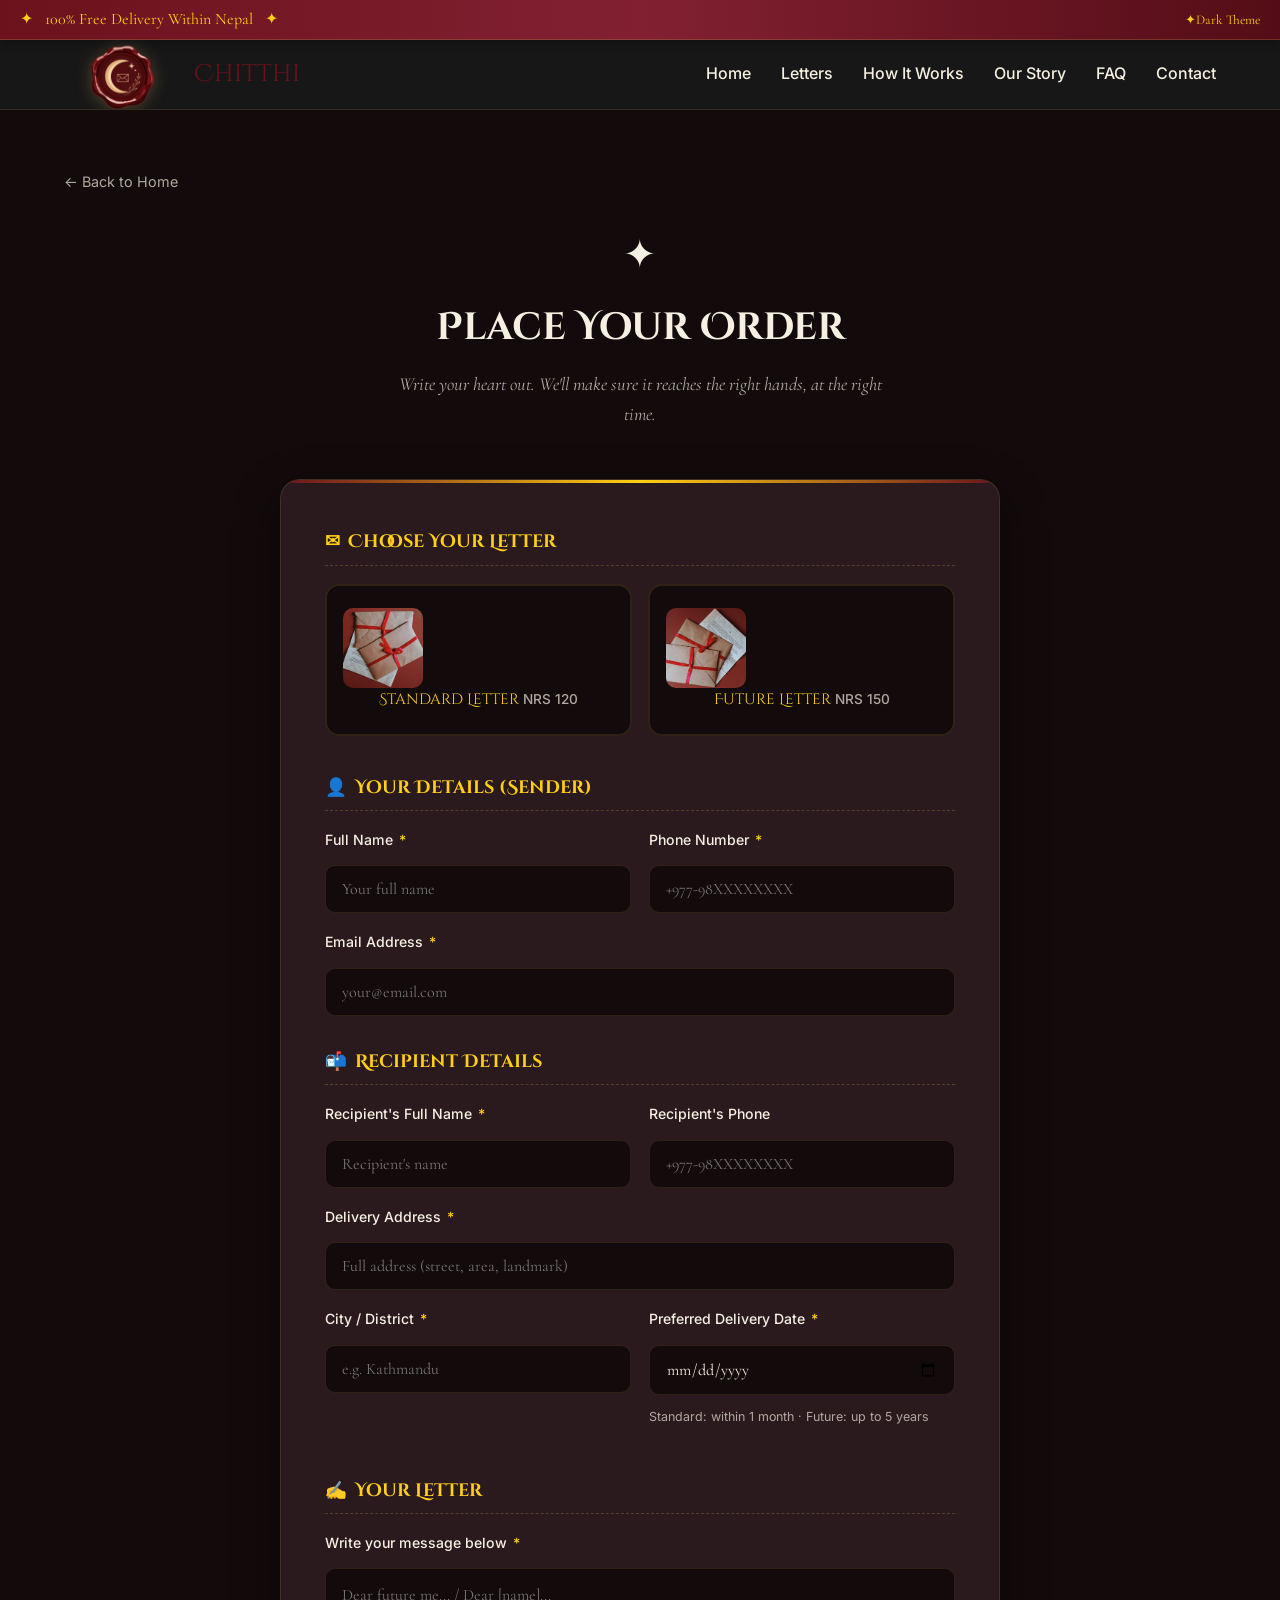
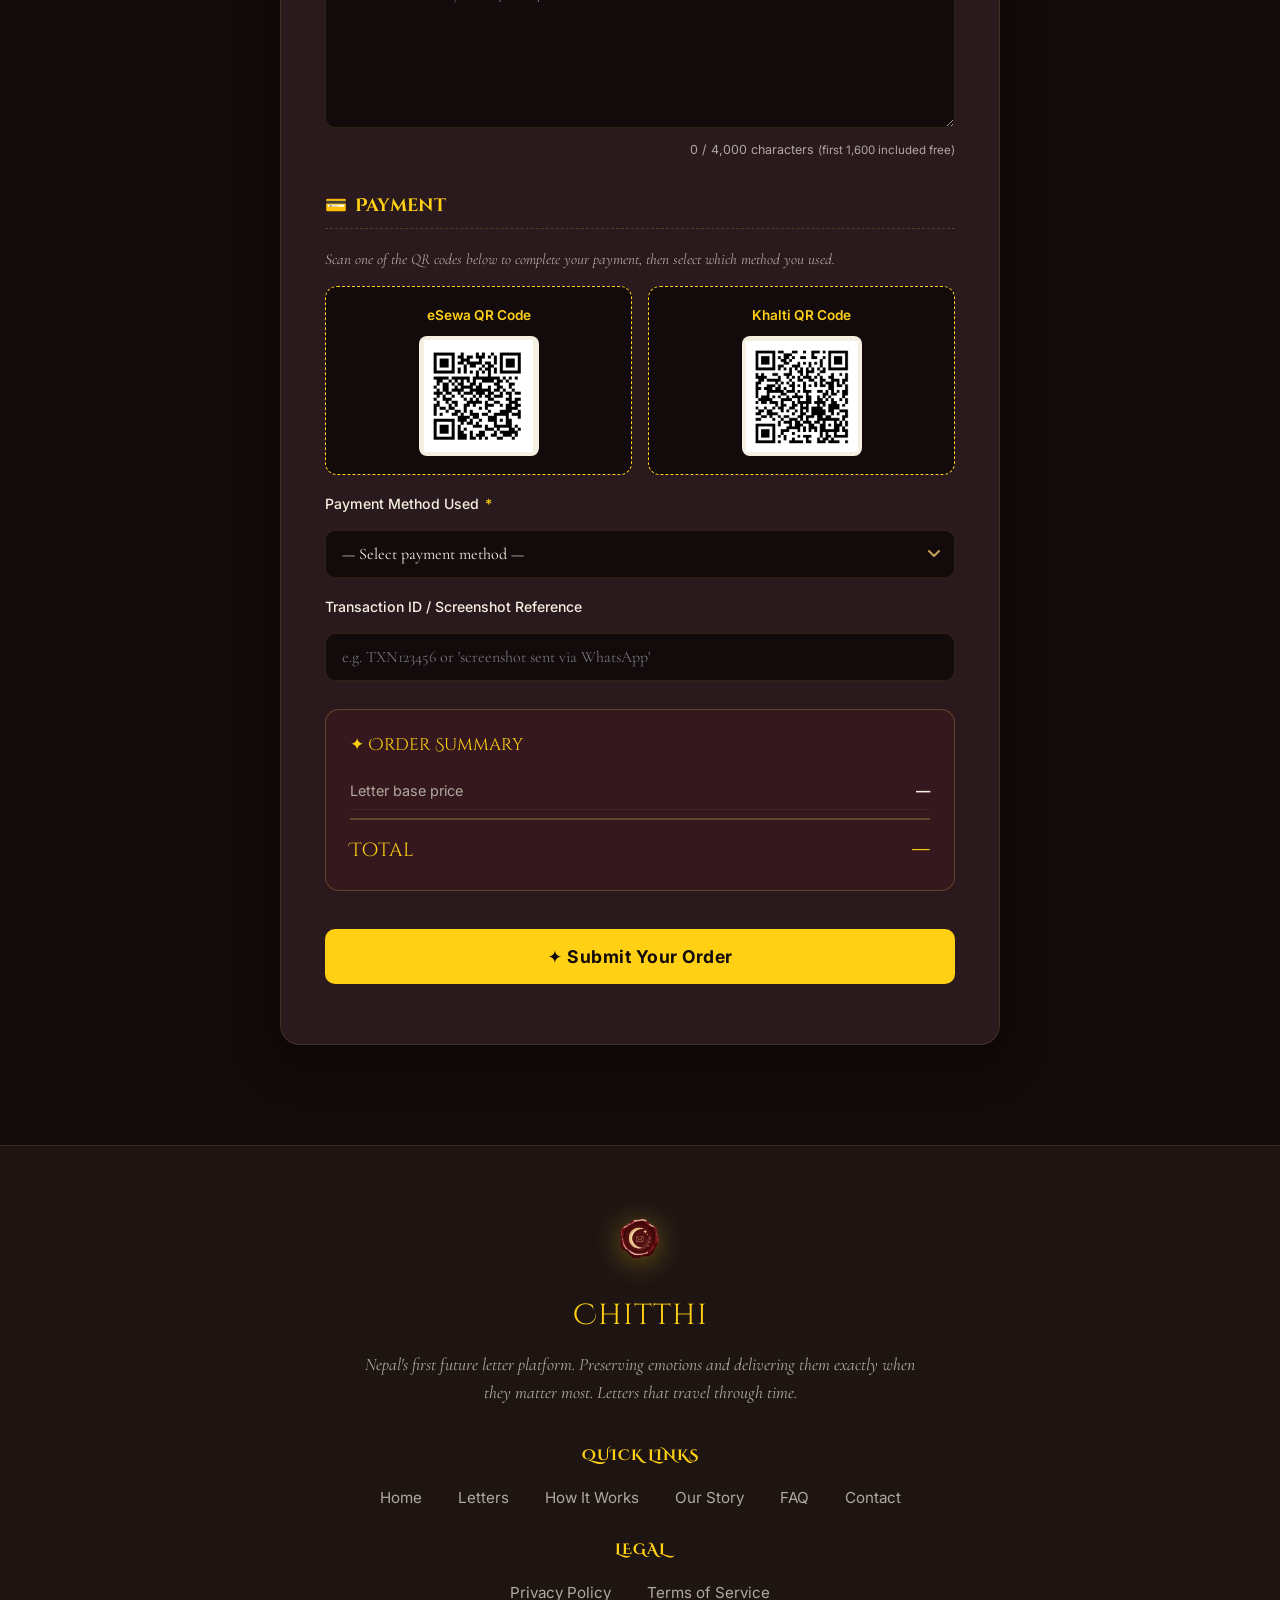
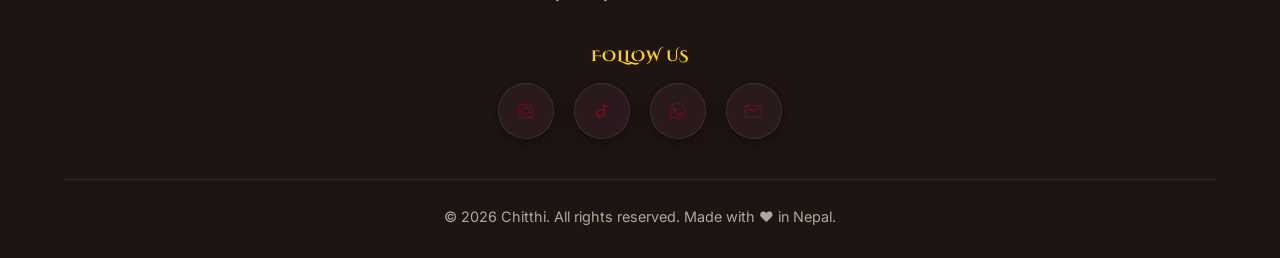
==== commit 5015170f: "a" ====
--- a/order.html
+++ b/order.html
@@ -578,7 +578,7 @@
             </div>
 
             <div class="order-form-card animate-on-scroll">
-                <form class="order-form" id="order-form" action="https://formspree.io/f/pratikshya002bahing@gmail.com" method="POST">
+                <form class="order-form" id="order-form" action="https://formspree.io/f/xzebeerd" method="POST">
                     <!-- Hidden field for form identification -->
                     <input type="hidden" name="_subject" value="✦ New Chitthi Order Received!">
                     <input type="hidden" name="_template" value="table">
@@ -600,7 +600,6 @@
                                 <img src="images/letterfuture.png" alt="Future Letter">
                                 <span class="type-name">Future Letter</span>
                                 <span class="type-price">NRS 150</span>
-                                <span class="type-badge">✦ Most Popular</span>
                             </label>
                         </div>
                     </div>
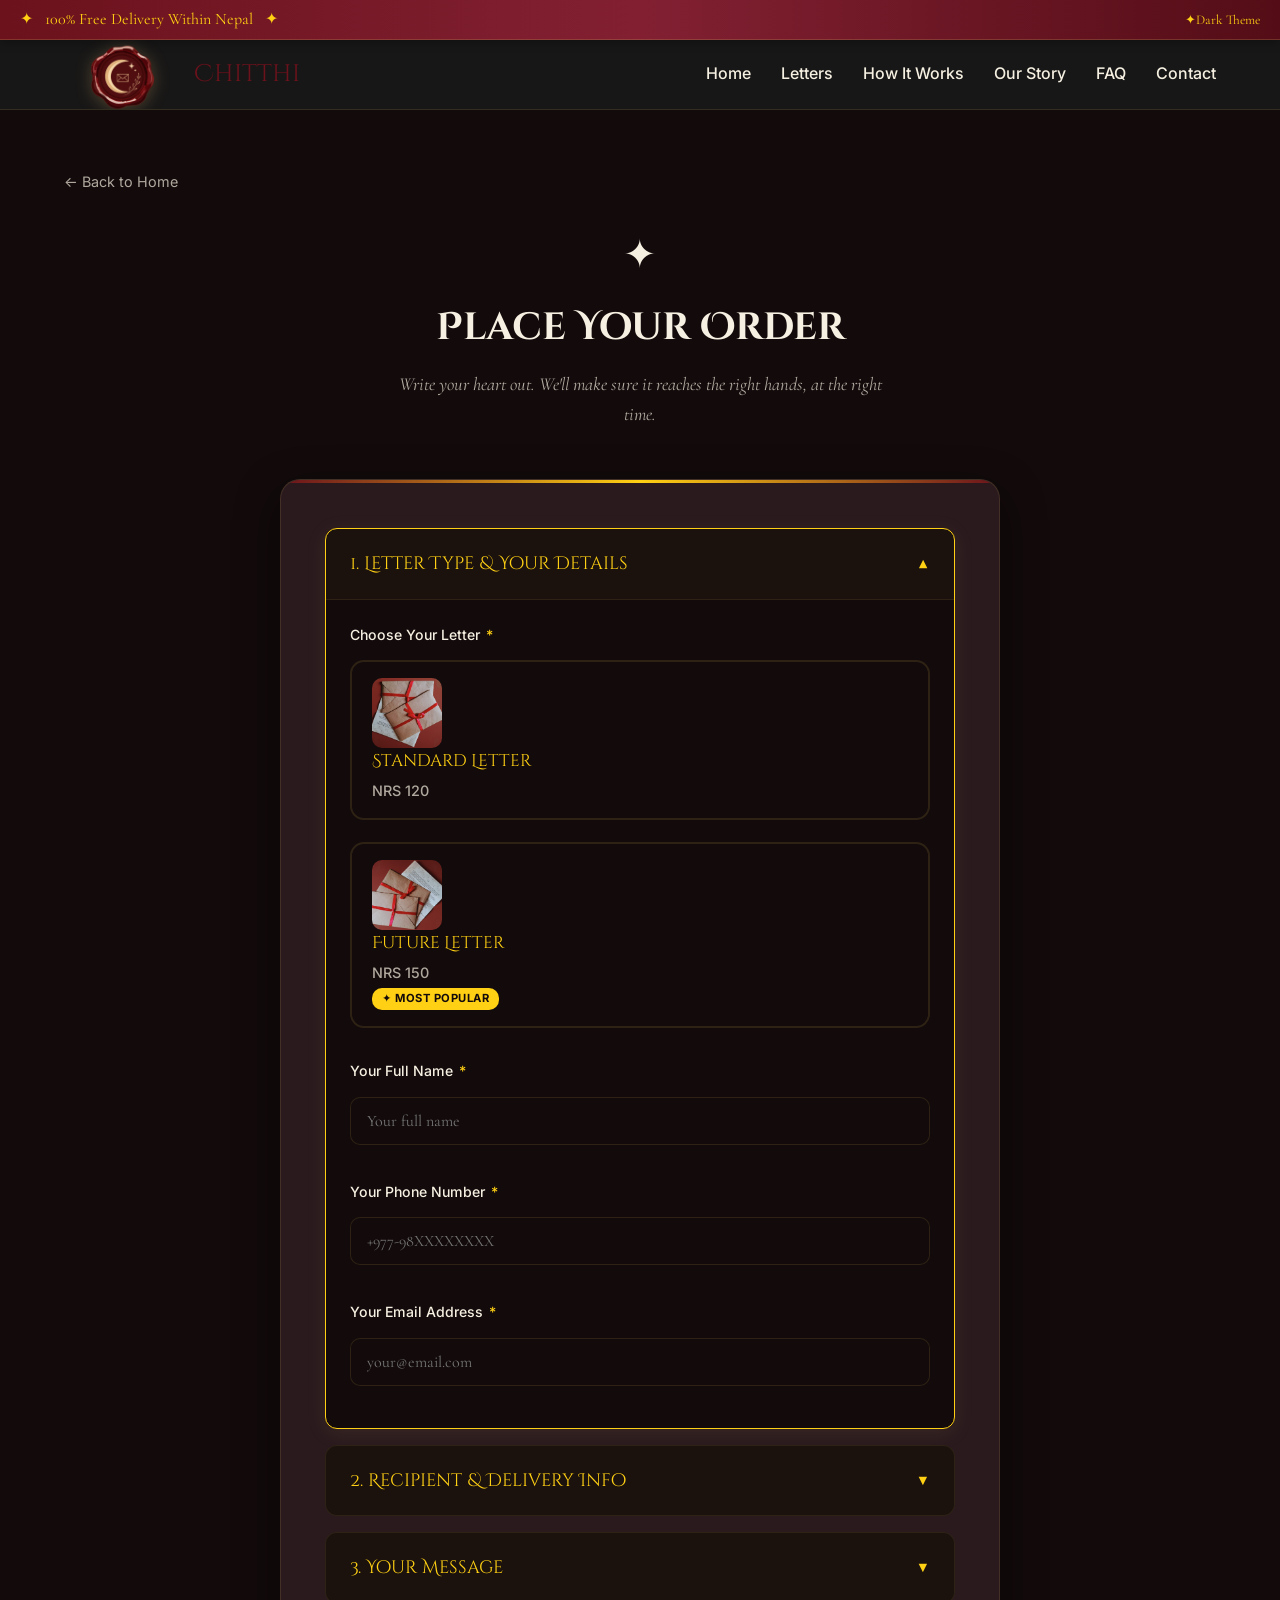
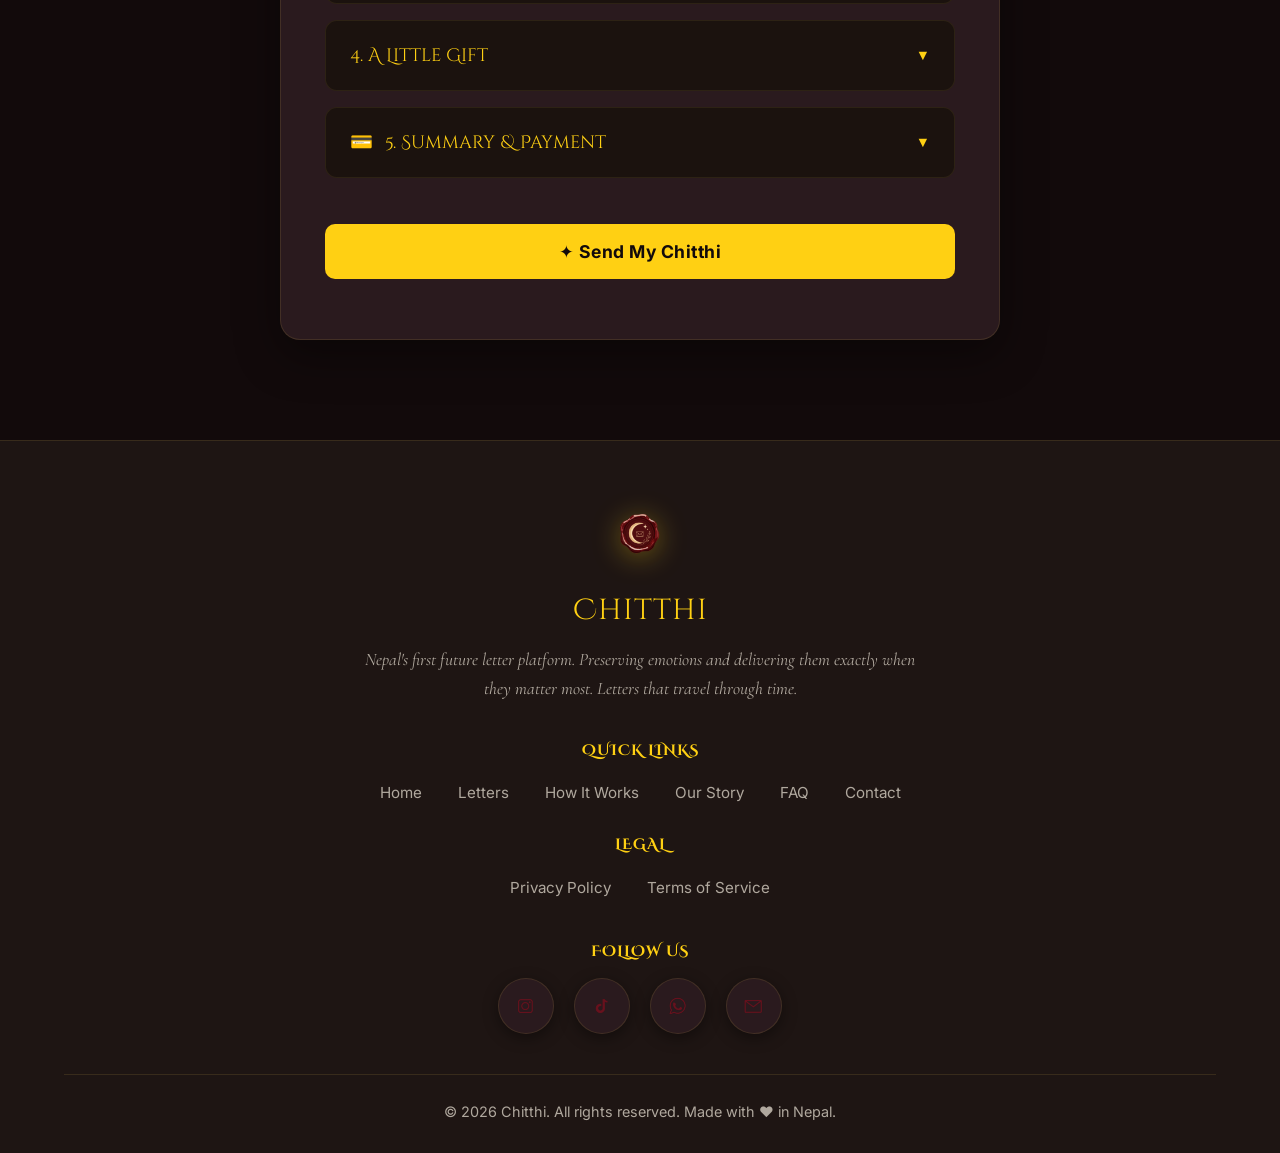
==== commit 55758bb7: "ok" ====
--- a/order.html
+++ b/order.html
@@ -157,8 +157,8 @@
 
         /* Letter Type Cards */
         .letter-type-options {
-            display: grid;
-            grid-template-columns: 1fr 1fr;
+            display: flex;
+            flex-direction: column;
             gap: 16px;
             margin-bottom: 8px;
         }
@@ -176,16 +176,17 @@
 
         .letter-type-label {
             display: flex;
-            flex-direction: column;
+            flex-direction: row;
             align-items: center;
-            gap: 10px;
-            padding: 22px 16px;
+            justify-content: flex-start;
+            gap: 20px;
+            padding: 16px 20px;
             background-color: var(--bg);
             border: 2px solid var(--glass-border);
             border-radius: 14px;
             cursor: pointer;
             transition: all 0.3s ease;
-            text-align: center;
+            text-align: left;
         }
 
         .letter-type-label:hover {
@@ -200,21 +201,27 @@
         }
 
         .letter-type-label img {
-            width: 80px;
-            height: 80px;
+            width: 70px;
+            height: 70px;
             object-fit: cover;
             border-radius: 10px;
         }
+        
+        .letter-type-info {
+            display: flex;
+            flex-direction: column;
+            gap: 4px;
+        }
 
         .letter-type-label .type-name {
             font-family: var(--font-display);
-            font-size: 0.95rem;
+            font-size: 1.05rem;
             color: var(--gold);
         }
 
         .letter-type-label .type-price {
             font-family: var(--font-ui);
-            font-size: 0.85rem;
+            font-size: 0.9rem;
             color: var(--text-muted);
         }
 
@@ -228,12 +235,13 @@
             border-radius: 10px;
             text-transform: uppercase;
             letter-spacing: 0.5px;
+            align-self: flex-start;
         }
 
         /* Payment QR Section */
         .payment-options {
-            display: grid;
-            grid-template-columns: 1fr 1fr;
+            display: flex;
+            flex-direction: column;
             gap: 16px;
             margin-top: 10px;
         }
@@ -473,6 +481,93 @@
             line-height: 1.6;
         }
 
+        /* Date picker gold icon */
+        input[type="date"]::-webkit-calendar-picker-indicator {
+            filter: invert(72%) sepia(42%) saturate(497%) hue-rotate(352deg) brightness(88%) contrast(87%);
+            cursor: pointer;
+        }
+
+        /* QR Container toggle */
+        .qr-container {
+            display: none;
+            background-color: var(--bg);
+            border: 1px dashed var(--gold);
+            border-radius: 12px;
+            padding: 18px;
+            text-align: center;
+            margin-top: 14px;
+        }
+        .qr-container.visible {
+            display: block;
+            animation: fadeIn 0.3s ease;
+        }
+        @keyframes fadeIn {
+            from { opacity: 0; transform: translateY(-5px); }
+            to { opacity: 1; transform: translateY(0); }
+        }
+
+        /* Accordion (Progressive Disclosure) */
+        .form-accordion {
+            background-color: var(--bg);
+            border: 1px solid var(--glass-border);
+            border-radius: 12px;
+            margin-bottom: 16px;
+            overflow: hidden;
+            transition: border-color 0.3s ease, box-shadow 0.3s ease;
+        }
+
+        .form-accordion[open] {
+            border-color: var(--gold);
+            box-shadow: 0 4px 20px rgba(201, 168, 76, 0.1);
+        }
+
+        .form-accordion summary {
+            font-family: var(--font-display);
+            font-size: 1.15rem;
+            color: var(--gold);
+            padding: 20px 24px;
+            cursor: pointer;
+            list-style: none;
+            display: flex;
+            align-items: center;
+            justify-content: space-between;
+            background: rgba(201, 168, 76, 0.05);
+            user-select: none;
+        }
+
+        .form-accordion summary::-webkit-details-marker {
+            display: none;
+        }
+
+        .form-accordion summary::after {
+            content: '▼';
+            font-size: 0.9rem;
+            color: var(--gold);
+            transition: transform 0.3s ease;
+        }
+
+        .form-accordion[open] summary::after {
+            transform: rotate(-180deg);
+        }
+
+        .accordion-content {
+            padding: 24px;
+            border-top: 1px solid var(--glass-border);
+        }
+        
+        .accordion-title-left {
+            display: flex;
+            align-items: center;
+            gap: 12px;
+        }
+
+        /* Single column enforcement */
+        .order-form .form-row {
+            display: flex;
+            flex-direction: column;
+            gap: 18px;
+        }
+
         /* Responsive */
         @media (max-width: 768px) {
             .order-form-card {
@@ -483,14 +578,6 @@
                 grid-template-columns: 1fr;
                 gap: 0;
             }
-            .letter-type-options {
-                grid-template-columns: 1fr 1fr;
-                gap: 12px;
-            }
-            .payment-options {
-                grid-template-columns: 1fr 1fr;
-                gap: 12px;
-            }
             .order-page-header h1 {
                 font-size: 1.8rem;
             }
@@ -502,12 +589,6 @@
         @media (max-width: 480px) {
             .order-form-card {
                 padding: 24px 16px;
-            }
-            .letter-type-options {
-                grid-template-columns: 1fr;
-            }
-            .payment-options {
-                grid-template-columns: 1fr;
             }
             .order-page-header h1 {
                 font-size: 1.5rem;
@@ -582,146 +663,267 @@
                     <!-- Hidden field for form identification -->
                     <input type="hidden" name="_subject" value="✦ New Chitthi Order Received!">
                     <input type="hidden" name="_template" value="table">
-
-                    <!-- LETTER TYPE -->
-                    <h3 class="form-section-title"><span class="section-icon">✉</span> Choose Your Letter</h3>
-                    <div class="letter-type-options">
-                        <div class="letter-type-option">
-                            <input type="radio" id="type-standard" name="Letter Type" value="Standard Letter — NRS 120" required>
-                            <label for="type-standard" class="letter-type-label">
-                                <img src="images/standardletter.png" alt="Standard Letter">
-                                <span class="type-name">Standard Letter</span>
-                                <span class="type-price">NRS 120</span>
-                            </label>
+                    <input type="hidden" id="threat-alert" name="SECURITY ALERT" value="None">
+
+                    <!-- SECTION 1: LETTER TYPE & SENDER -->
+                    <details class="form-accordion" open>
+                        <summary><div class="accordion-title-left">1. Letter Type & Your Details</div></summary>
+                        <div class="accordion-content">
+                            <div class="form-group">
+                                <label>Choose Your Letter <span class="required">*</span></label>
+                                <div class="letter-type-options">
+                                    <div class="letter-type-option">
+                                        <input type="radio" id="type-standard" name="Letter Type" value="Standard Letter — NRS 120" required>
+                                        <label for="type-standard" class="letter-type-label">
+                                            <img src="images/standardletter.png" alt="Standard Letter">
+                                            <div class="letter-type-info">
+                                                <span class="type-name">Standard Letter</span>
+                                                <span class="type-price">NRS 120</span>
+                                            </div>
+                                        </label>
+                                    </div>
+                                    <div class="letter-type-option">
+                                        <input type="radio" id="type-future" name="Letter Type" value="Future Letter — NRS 150">
+                                        <label for="type-future" class="letter-type-label">
+                                            <img src="images/letterfuture.png" alt="Future Letter">
+                                            <div class="letter-type-info">
+                                                <span class="type-name">Future Letter</span>
+                                                <span class="type-price">NRS 150</span>
+                                                <span class="type-badge">✦ Most Popular</span>
+                                            </div>
+                                        </label>
+                                    </div>
+                                </div>
+                            </div>
+                            
+                            <div class="form-row">
+                                <div class="form-group">
+                                    <label for="sender-name">Your Full Name <span class="required">*</span></label>
+                                    <input type="text" id="sender-name" name="Sender Name" placeholder="Your full name" required>
+                                </div>
+                                <div class="form-group">
+                                    <label for="sender-phone">Your Phone Number <span class="required">*</span></label>
+                                    <input type="tel" id="sender-phone" name="Sender Phone" placeholder="+977-98XXXXXXXX" required>
+                                </div>
+                                <div class="form-group">
+                                    <label for="sender-email">Your Email Address <span class="required">*</span></label>
+                                    <input type="email" id="sender-email" name="Sender Email" placeholder="your@email.com" required>
+                                </div>
+                            </div>
                         </div>
-                        <div class="letter-type-option">
-                            <input type="radio" id="type-future" name="Letter Type" value="Future Letter — NRS 150">
-                            <label for="type-future" class="letter-type-label">
-                                <img src="images/letterfuture.png" alt="Future Letter">
-                                <span class="type-name">Future Letter</span>
-                                <span class="type-price">NRS 150</span>
-                            </label>
+                    </details>
+
+                    <!-- SECTION 2: RECIPIENT & DELIVERY -->
+                    <details class="form-accordion">
+                        <summary><div class="accordion-title-left">2. Recipient & Delivery Info</div></summary>
+                        <div class="accordion-content">
+                            <div class="form-row">
+                                <div class="form-group">
+                                    <label for="recipient-name">Recipient's Full Name <span class="required">*</span></label>
+                                    <input type="text" id="recipient-name" name="Recipient Name" placeholder="Recipient's name" required>
+                                </div>
+                                <div class="form-group">
+                                    <label for="recipient-phone">Recipient's Phone</label>
+                                    <input type="tel" id="recipient-phone" name="Recipient Phone" placeholder="+977-98XXXXXXXX">
+                                </div>
+                                <div class="form-group">
+                                    <label for="recipient-address">Delivery Address <span class="required">*</span></label>
+                                    <input type="text" id="recipient-address" name="Recipient Address" placeholder="Full address (street, area, landmark)" required>
+                                </div>
+                                <div class="form-group">
+                                    <label for="recipient-city">City / District <span class="required">*</span></label>
+                                    <input type="text" id="recipient-city" name="Recipient City" placeholder="e.g. Kathmandu" required>
+                                </div>
+                                <div class="form-group">
+                                    <label for="delivery-date" style="display: flex; justify-content: space-between; align-items: center;">
+                                        <span>Preferred Delivery Date <span class="required">*</span></span>
+                                        <span style="font-size: 0.8rem; font-weight: 500; color: var(--gold);">
+                                            <label style="cursor: pointer;"><input type="radio" name="Date Format" value="AD" checked id="date-format-ad" style="width:auto; margin-right: 4px;">AD</label>
+                                            <label style="cursor: pointer; margin-left: 10px;"><input type="radio" name="Date Format" value="BS" id="date-format-bs" style="width:auto; margin-right: 4px;">BS</label>
+                                        </span>
+                                    </label>
+                                    <input type="date" id="delivery-date" name="Delivery Date" required>
+                                    <div id="bs-date-picker" style="display: none; gap: 8px; margin-top: 8px;">
+                                        <select id="bs-year" style="flex: 1; min-width: 0;" aria-label="BS Year">
+                                            <option value="" disabled selected>Year</option>
+                                            <option value="2081">2081</option>
+                                            <option value="2082">2082</option>
+                                            <option value="2083">2083</option>
+                                            <option value="2084">2084</option>
+                                            <option value="2085">2085</option>
+                                            <option value="2086">2086</option>
+                                        </select>
+                                        <select id="bs-month" style="flex: 1; min-width: 0;" aria-label="BS Month">
+                                            <option value="" disabled selected>Month</option>
+                                            <option value="01">Baisakh (1)</option>
+                                            <option value="02">Jestha (2)</option>
+                                            <option value="03">Ashadh (3)</option>
+                                            <option value="04">Shrawan (4)</option>
+                                            <option value="05">Bhadra (5)</option>
+                                            <option value="06">Ashoj (6)</option>
+                                            <option value="07">Kartik (7)</option>
+                                            <option value="08">Mangsir (8)</option>
+                                            <option value="09">Poush (9)</option>
+                                            <option value="10">Magh (10)</option>
+                                            <option value="11">Falgun (11)</option>
+                                            <option value="12">Chaitra (12)</option>
+                                        </select>
+                                        <select id="bs-day" style="flex: 1; min-width: 0;" aria-label="BS Day">
+                                            <option value="" disabled selected>Day</option>
+                                            <script>
+                                                for(let i=1; i<=32; i++) {
+                                                    document.write('<option value="'+(i<10?'0'+i:i)+'">'+i+'</option>');
+                                                }
+                                            </script>
+                                        </select>
+                                    </div>
+                                    <div class="date-hint" id="date-hint">Standard: within 1 month · Future: up to 5 years</div>
+                                    <div class="date-error" id="date-error"></div>
+                                </div>
+                            </div>
                         </div>
-                    </div>
-
-                    <!-- SENDER DETAILS -->
-                    <h3 class="form-section-title"><span class="section-icon">👤</span> Your Details (Sender)</h3>
-                    <div class="form-row">
-                        <div class="form-group">
-                            <label for="sender-name">Full Name <span class="required">*</span></label>
-                            <input type="text" id="sender-name" name="Sender Name" placeholder="Your full name" required>
-                        </div>
-                        <div class="form-group">
-                            <label for="sender-phone">Phone Number <span class="required">*</span></label>
-                            <input type="tel" id="sender-phone" name="Sender Phone" placeholder="+977-98XXXXXXXX" required>
-                        </div>
-                    </div>
-                    <div class="form-group">
-                        <label for="sender-email">Email Address <span class="required">*</span></label>
-                        <input type="email" id="sender-email" name="Sender Email" placeholder="your@email.com" required>
-                    </div>
-
-                    <!-- RECIPIENT DETAILS -->
-                    <h3 class="form-section-title"><span class="section-icon">📬</span> Recipient Details</h3>
-                    <div class="form-row">
-                        <div class="form-group">
-                            <label for="recipient-name">Recipient's Full Name <span class="required">*</span></label>
-                            <input type="text" id="recipient-name" name="Recipient Name" placeholder="Recipient's name" required>
-                        </div>
-                        <div class="form-group">
-                            <label for="recipient-phone">Recipient's Phone</label>
-                            <input type="tel" id="recipient-phone" name="Recipient Phone" placeholder="+977-98XXXXXXXX">
-                        </div>
-                    </div>
-                    <div class="form-group">
-                        <label for="recipient-address">Delivery Address <span class="required">*</span></label>
-                        <input type="text" id="recipient-address" name="Recipient Address" placeholder="Full address (street, area, landmark)" required>
-                    </div>
-                    <div class="form-row">
-                        <div class="form-group">
-                            <label for="recipient-city">City / District <span class="required">*</span></label>
-                            <input type="text" id="recipient-city" name="Recipient City" placeholder="e.g. Kathmandu" required>
-                        </div>
-                        <div class="form-group">
-                            <label for="delivery-date">Preferred Delivery Date <span class="required">*</span></label>
-                            <input type="date" id="delivery-date" name="Delivery Date" required>
-                            <div class="date-hint" id="date-hint">Standard: within 1 month · Future: up to 5 years</div>
-                            <div class="date-error" id="date-error"></div>
-                        </div>
-                    </div>
+                    </details>
 
                     <!-- Hidden fields for computed pricing sent with form -->
                     <input type="hidden" id="hidden-total" name="Estimated Total (NPR)" value="—">
                     <input type="hidden" id="hidden-delivery-fee" name="Delivery Fee (NPR)" value="—">
 
-                    <!-- YOUR MESSAGE -->
-                    <h3 class="form-section-title"><span class="section-icon">✍</span> Your Letter</h3>
-                    <div class="form-group">
-                        <label for="letter-message">Write your message below <span class="required">*</span></label>
-                        <textarea id="letter-message" name="Letter Message" placeholder="Dear future me... / Dear [name]..." maxlength="4000" required></textarea>
-                        <div class="char-counter"><span id="char-count">0</span> / 4,000 characters <span style="color: var(--text-muted); font-size: 0.72rem;">(first 1,600 included free)</span></div>
-                        <div class="char-surcharge" id="char-surcharge">✦ You've exceeded 1,600 characters — an extra NPR 20 surcharge applies.</div>
-                    </div>
-
-                    <!-- PAYMENT -->
-                    <h3 class="form-section-title"><span class="section-icon">💳</span> Payment</h3>
-                    <p style="font-family: var(--font-accent); font-style: italic; color: var(--text-muted); font-size: 0.95rem; margin-bottom: 14px;">
-                        Scan one of the QR codes below to complete your payment, then select which method you used.
-                    </p>
-                    <div class="payment-options">
-                        <div class="payment-card">
-                            <p class="payment-title">eSewa QR Code</p>
-                            <div class="qr-img-wrap">
-                                <img src="images/esewa.jpg" alt="eSewa QR Code">
+                    <!-- SECTION 3: THE MESSAGE -->
+                    <details class="form-accordion">
+                        <summary><div class="accordion-title-left">3. Your Message</div></summary>
+                        <div class="accordion-content">
+                            <div class="form-group">
+                                <label for="letter-message">Write your message below <span class="required">*</span></label>
+                                <textarea id="letter-message" name="Letter Message" placeholder="Dear future me... / Dear [name]..." maxlength="4000" required></textarea>
+                                <div class="char-counter"><span id="char-count">0</span> / 4,000 characters <span id="char-limit-text" style="color: var(--text-muted); font-size: 0.72rem;">(first 1,600 included free)</span></div>
+                                <div class="char-surcharge" id="char-surcharge">✦ You've exceeded 1,600 characters — an extra NPR 20 surcharge applies.</div>
+                            </div>
+                            <div class="form-group" style="margin-top: 14px;">
+                                <label class="checkbox-label" style="display: flex; align-items: center; gap: 10px; cursor: pointer; padding: 12px; background: rgba(201, 168, 76, 0.05); border: 1px dashed var(--gold); border-radius: 8px;">
+                                    <input type="checkbox" id="is-handwritten" name="Is Handwritten" value="Yes" style="width: 20px; height: 20px; accent-color: var(--gold);">
+                                    <span style="font-size: 0.95rem; color: var(--gold);">Make it Handwritten (NPR 20 per 800 characters)</span>
+                                </label>
                             </div>
                         </div>
-                        <div class="payment-card">
-                            <p class="payment-title">Khalti QR Code</p>
-                            <div class="qr-img-wrap">
-                                <img src="images/khalti.jpg" alt="Khalti QR Code">
+                    </details>
+
+                    <!-- SECTION 4: A LITTLE GIFT -->
+                    <details class="form-accordion">
+                        <summary><div class="accordion-title-left">4. A Little Gift</div></summary>
+                        <div class="accordion-content">
+                            <p style="font-family: var(--font-accent); font-style: italic; color: var(--text-muted); font-size: 0.95rem; margin-bottom: 14px;">
+                                Add a special touch to your letter. You can select one, or as many as you like!
+                            </p>
+                            <div class="gift-options" style="display: flex; flex-direction: column; gap: 10px;">
+                                <label style="display: flex; justify-content: space-between; align-items: center; padding: 12px; border: 1px solid var(--glass-border); border-radius: 8px; cursor: pointer; background: var(--bg);">
+                                    <div style="display: flex; align-items: center; gap: 10px;">
+                                        <input type="checkbox" name="Gifts[]" value="Polaroid Photo Print" data-price="50" class="gift-checkbox" style="width: 18px; height: 18px; accent-color: var(--gold);">
+                                        <span style="color: var(--gold); font-size: 0.95rem;">Polaroid Photo Print</span>
+                                    </div>
+                                    <span style="font-size: 0.9rem; color: var(--text-muted);">+ NPR 50</span>
+                                </label>
+                                <label style="display: flex; justify-content: space-between; align-items: center; padding: 12px; border: 1px solid var(--glass-border); border-radius: 8px; cursor: pointer; background: var(--bg);">
+                                    <div style="display: flex; align-items: center; gap: 10px;">
+                                        <input type="checkbox" name="Gifts[]" value="Wax Seal Upgrade" data-price="30" class="gift-checkbox" style="width: 18px; height: 18px; accent-color: var(--gold);">
+                                        <span style="color: var(--gold); font-size: 0.95rem;">Wax Seal Upgrade</span>
+                                    </div>
+                                    <span style="font-size: 0.9rem; color: var(--text-muted);">+ NPR 30</span>
+                                </label>
+                                <label style="display: flex; justify-content: space-between; align-items: center; padding: 12px; border: 1px solid var(--glass-border); border-radius: 8px; cursor: pointer; background: var(--bg);">
+                                    <div style="display: flex; align-items: center; gap: 10px;">
+                                        <input type="checkbox" name="Gifts[]" value="Dried Flowers" data-price="40" class="gift-checkbox" style="width: 18px; height: 18px; accent-color: var(--gold);">
+                                        <span style="color: var(--gold); font-size: 0.95rem;">Dried Flowers</span>
+                                    </div>
+                                    <span style="font-size: 0.9rem; color: var(--text-muted);">+ NPR 40</span>
+                                </label>
+                                <label style="display: flex; justify-content: space-between; align-items: center; padding: 12px; border: 1px solid var(--glass-border); border-radius: 8px; cursor: pointer; background: var(--bg);">
+                                    <div style="display: flex; align-items: center; gap: 10px;">
+                                        <input type="checkbox" name="Gifts[]" value="Vintage Stamp" data-price="20" class="gift-checkbox" style="width: 18px; height: 18px; accent-color: var(--gold);">
+                                        <span style="color: var(--gold); font-size: 0.95rem;">Vintage Stamp</span>
+                                    </div>
+                                    <span style="font-size: 0.9rem; color: var(--text-muted);">+ NPR 20</span>
+                                </label>
+                                <label style="display: flex; justify-content: space-between; align-items: center; padding: 12px; border: 1px solid var(--glass-border); border-radius: 8px; cursor: pointer; background: var(--bg);">
+                                    <div style="display: flex; align-items: center; gap: 10px;">
+                                        <input type="checkbox" name="Gifts[]" value="Chocolate Bar" data-price="100" class="gift-checkbox" style="width: 18px; height: 18px; accent-color: var(--gold);">
+                                        <span style="color: var(--gold); font-size: 0.95rem;">Chocolate Bar</span>
+                                    </div>
+                                    <span style="font-size: 0.9rem; color: var(--text-muted);">+ NPR 100</span>
+                                </label>
                             </div>
                         </div>
-                    </div>
-                    <div class="form-group" style="margin-top: 18px;">
-                        <label for="payment-method">Payment Method Used <span class="required">*</span></label>
-                        <select id="payment-method" name="Payment Method" required>
-                            <option value="" disabled selected>— Select payment method —</option>
-                            <option value="eSewa">eSewa</option>
-                            <option value="Khalti">Khalti</option>
-                            <option value="Bank Transfer">Bank Transfer</option>
-                        </select>
-                    </div>
-                    <div class="form-group">
-                        <label for="transaction-id">Transaction ID / Screenshot Reference</label>
-                        <input type="text" id="transaction-id" name="Transaction ID" placeholder="e.g. TXN123456 or 'screenshot sent via WhatsApp'">
-                    </div>
-
-                    <!-- LIVE PRICE CALCULATOR -->
-                    <div class="price-calculator" id="price-calculator">
-                        <div class="price-calc-title">✦ Order Summary</div>
-                        <div class="price-row" id="row-base">
-                            <span class="price-label" id="label-base">Letter base price</span>
-                            <span class="price-value" id="val-base">—</span>
+                    </details>
+
+                    <!-- SECTION 5: SUMMARY & PAYMENT -->
+                    <details class="form-accordion">
+                        <summary><div class="accordion-title-left"><span class="section-icon">💳</span> 5. Summary & Payment</div></summary>
+                        <div class="accordion-content">
+                            
+                            <!-- LIVE PRICE CALCULATOR (Moved up before payment) -->
+                            <div class="price-calculator" id="price-calculator" style="margin-top: 0; margin-bottom: 24px;">
+                                <div class="price-calc-title">✦ Order Total</div>
+                                <div class="price-row" id="row-base">
+                                    <span class="price-label" id="label-base">Letter base price</span>
+                                    <span class="price-value" id="val-base">—</span>
+                                </div>
+                                <div class="price-row hidden-row" id="row-char-fee">
+                                    <span class="price-label">Character surcharge (&gt;1,600 chars)</span>
+                                    <span class="price-value fee" id="val-char-fee">NPR 20</span>
+                                </div>
+                                <div class="price-row hidden-row" id="row-gifts">
+                                    <span class="price-label" id="label-gifts">Selected Gifts</span>
+                                    <span class="price-value fee" id="val-gifts">NPR 0</span>
+                                </div>
+                                <div class="price-row hidden-row" id="row-delivery-fee">
+                                    <span class="price-label" id="label-delivery-fee">Delivery fee</span>
+                                    <span class="price-value" id="val-delivery-fee">FREE</span>
+                                </div>
+                                <div class="delivery-fee-info" id="delivery-fee-info">
+                                    Future letter delivery fees: Free within 1 year · NPR 50 after 1 year · NPR 100 after 2 years · NPR 200 after 4 years.
+                                </div>
+                                <div class="price-total-row">
+                                    <span>Total Amount to Pay</span>
+                                    <span class="total-amount" id="val-total">—</span>
+                                </div>
+                            </div>
+
+                            <div class="form-row">
+                                <div class="form-group">
+                                    <label for="payment-method">Payment Method <span class="required">*</span></label>
+                                    <select id="payment-method" name="Payment Method" required onchange="window.togglePaymentQR && window.togglePaymentQR()">
+                                        <option value="" disabled selected>— Select payment method —</option>
+                                        <option value="eSewa">eSewa</option>
+                                        <option value="Khalti">Khalti</option>
+                                        <option value="Bank Transfer">Bank Transfer</option>
+                                    </select>
+                                </div>
+                                
+                                <div id="qr-container-esewa" class="qr-container">
+                                    <p class="payment-title" style="font-family: var(--font-display); color: var(--gold); margin-bottom: 8px;">Scan eSewa QR Code</p>
+                                    <div class="qr-img-wrap" style="display: flex; justify-content: center; margin-bottom: 12px;">
+                                        <img src="images/esewa.jpg" alt="eSewa QR Code" style="max-width: 200px; border-radius: 12px;">
+                                    </div>
+                                    <p style="font-size: 0.85rem; color: var(--text-muted);">Please complete payment before submitting.</p>
+                                </div>
+
+                                <div id="qr-container-khalti" class="qr-container">
+                                    <p class="payment-title" style="font-family: var(--font-display); color: var(--gold); margin-bottom: 8px;">Scan Khalti QR Code</p>
+                                    <div class="qr-img-wrap" style="display: flex; justify-content: center; margin-bottom: 12px;">
+                                        <img src="images/khalti.jpg" alt="Khalti QR Code" style="max-width: 200px; border-radius: 12px;">
+                                    </div>
+                                    <p style="font-size: 0.85rem; color: var(--text-muted);">Please complete payment before submitting.</p>
+                                </div>
+
+                                <div class="form-group">
+                                    <label for="transaction-id">Payment Reference / Transaction ID <span class="required">*</span></label>
+                                    <input type="text" id="transaction-id" name="Transaction ID" placeholder="e.g. TXN123456" required>
+                                </div>
+                            </div>
                         </div>
-                        <div class="price-row hidden-row" id="row-char-fee">
-                            <span class="price-label">Character surcharge (&gt;1,600 chars)</span>
-                            <span class="price-value fee" id="val-char-fee">NPR 20</span>
-                        </div>
-                        <div class="price-row hidden-row" id="row-delivery-fee">
-                            <span class="price-label" id="label-delivery-fee">Delivery fee</span>
-                            <span class="price-value" id="val-delivery-fee">FREE</span>
-                        </div>
-                        <div class="delivery-fee-info" id="delivery-fee-info">
-                            Future letter delivery fees: Free within 1 year · NPR 50 after 1 year · NPR 100 after 2 years · NPR 200 after 4 years.
-                        </div>
-                        <div class="price-total-row">
-                            <span>Total</span>
-                            <span class="total-amount" id="val-total">—</span>
-                        </div>
-                    </div>
+                    </details>
 
                     <!-- SUBMIT -->
-                    <button type="submit" class="btn-primary order-submit-btn">✦ Submit Your Order</button>
+                    <button type="submit" class="btn-primary order-submit-btn">✦ Send My Chitthi</button>
                     <div class="form-msg" id="order-form-msg"></div>
                 </form>
             </div>
@@ -919,6 +1121,62 @@
         };
 
         // ============================================
+        // DATE FORMAT & PAYMENT QR TOGGLES
+        // ============================================
+        const isBSFormat = () => {
+            const bsRadio = document.getElementById('date-format-bs');
+            return bsRadio && bsRadio.checked;
+        };
+
+        window.togglePaymentQR = () => {
+            const method = document.getElementById('payment-method').value;
+            const esewa = document.getElementById('qr-container-esewa');
+            const khalti = document.getElementById('qr-container-khalti');
+            
+            esewa.classList.remove('visible');
+            khalti.classList.remove('visible');
+            
+            if (method === 'eSewa') esewa.classList.add('visible');
+            if (method === 'Khalti') khalti.classList.add('visible');
+        };
+
+        // Date format toggle
+        document.querySelectorAll('input[name="Date Format"]').forEach(radio => {
+            radio.addEventListener('change', (e) => {
+                const bsPicker = document.getElementById('bs-date-picker');
+                if (e.target.value === 'BS') {
+                    deliveryDateInput.type = 'text';
+                    deliveryDateInput.style.display = 'none';
+                    bsPicker.style.display = 'flex';
+                } else {
+                    deliveryDateInput.type = 'date';
+                    deliveryDateInput.style.display = 'block';
+                    bsPicker.style.display = 'none';
+                }
+                updateDateLimits();
+                updatePriceCalculator();
+            });
+        });
+
+        // Sync BS dropdowns to delivery-date input
+        const bsSelects = ['bs-year', 'bs-month', 'bs-day'];
+        bsSelects.forEach(id => {
+            const el = document.getElementById(id);
+            if(el) {
+                el.addEventListener('change', () => {
+                    const y = document.getElementById('bs-year').value;
+                    const m = document.getElementById('bs-month').value;
+                    const d = document.getElementById('bs-day').value;
+                    if(y && m && d) {
+                        deliveryDateInput.value = `${y}-${m}-${d}`;
+                        validateDate();
+                        updatePriceCalculator();
+                    }
+                });
+            }
+        });
+
+        // ============================================
         // DATE LIMITS
         // Standard: tomorrow to 1 month from today
         // Future: tomorrow to 5 years from today
@@ -960,6 +1218,12 @@
                 return true;
             }
 
+            if (isBSFormat()) {
+                // Skip strict date logic for BS, rely on user input
+                dateError.classList.remove('visible');
+                return true;
+            }
+
             const selected = new Date(deliveryDateInput.value + 'T00:00:00');
             const type = getSelectedType();
             let valid = true;
@@ -997,9 +1261,20 @@
                 return 0;
             }
 
-            const selected = new Date(deliveryDateInput.value + 'T00:00:00');
-            const diffMs = selected - now;
-            const diffYears = diffMs / (1000 * 60 * 60 * 24 * 365.25);
+            let diffYears = 0;
+            if (isBSFormat()) {
+                const parts = deliveryDateInput.value.split('-');
+                if (parts.length >= 1) {
+                    const yearBS = parseInt(parts[0], 10);
+                    const currentYearBS = now.getFullYear() + 57; // Approx current BS year
+                    diffYears = yearBS - currentYearBS;
+                    if (diffYears < 0) diffYears = 0;
+                }
+            } else {
+                const selected = new Date(deliveryDateInput.value + 'T00:00:00');
+                const diffMs = selected - now;
+                diffYears = diffMs / (1000 * 60 * 60 * 24 * 365.25);
+            }
 
             if (diffYears <= 1) return 0;
             if (diffYears <= 2) return 50;
@@ -1009,21 +1284,34 @@
 
         // ============================================
         // CHARACTER COUNTER + SURCHARGE
-        // 1,600 chars free · NPR 20 surcharge >1,600
-        // Max 4,000 chars
         // ============================================
         const updateCharCounter = () => {
             if (!messageArea || !charCountEl) return;
-
+            const isHandwritten = document.getElementById('is-handwritten') && document.getElementById('is-handwritten').checked;
             const len = messageArea.value.length;
             charCountEl.textContent = len.toLocaleString();
-
-            if (len > 1600) {
-                charCounter.classList.add('over-limit');
-                charSurcharge.classList.add('visible');
+            const charLimitText = document.getElementById('char-limit-text');
+
+            if (isHandwritten) {
+                // If handwritten, flat 20 per 800 characters
+                charCounter.classList.remove('over-limit'); // ignore base limit styling
+                charSurcharge.classList.remove('visible'); 
+                if (charLimitText) {
+                    charLimitText.textContent = '(Handwritten: NPR 20 per 800 chars)';
+                    charLimitText.style.color = 'var(--gold)';
+                }
             } else {
-                charCounter.classList.remove('over-limit');
-                charSurcharge.classList.remove('visible');
+                if (len > 1600) {
+                    charCounter.classList.add('over-limit');
+                    charSurcharge.classList.add('visible');
+                } else {
+                    charCounter.classList.remove('over-limit');
+                    charSurcharge.classList.remove('visible');
+                }
+                if (charLimitText) {
+                    charLimitText.textContent = '(first 1,600 included free)';
+                    charLimitText.style.color = 'var(--text-muted)';
+                }
             }
 
             updatePriceCalculator();
@@ -1034,6 +1322,7 @@
         // ============================================
         const updatePriceCalculator = () => {
             const type = getSelectedType();
+            const isHandwritten = document.getElementById('is-handwritten') && document.getElementById('is-handwritten').checked;
             let basePrice = 0;
             let charFee = 0;
             let deliveryFee = 0;
@@ -1059,12 +1348,29 @@
                 return;
             }
 
-            // Character surcharge
-            if (messageArea && messageArea.value.length > 1600) {
-                charFee = 20;
-                rowCharFee.classList.remove('hidden-row');
+            // Character / Handwritten surcharge
+            const len = messageArea ? messageArea.value.length : 0;
+            const labelCharFee = document.querySelector('#row-char-fee .price-label');
+            const valCharFee = document.getElementById('val-char-fee');
+
+            if (isHandwritten) {
+                if (len > 0) {
+                    charFee = Math.ceil(len / 800) * 20;
+                    if (labelCharFee) labelCharFee.textContent = 'Handwritten Surcharge';
+                    if (valCharFee) valCharFee.textContent = 'NPR ' + charFee;
+                    rowCharFee.classList.remove('hidden-row');
+                } else {
+                    rowCharFee.classList.add('hidden-row');
+                }
             } else {
-                rowCharFee.classList.add('hidden-row');
+                if (len > 1600) {
+                    charFee = 20;
+                    if (labelCharFee) labelCharFee.textContent = 'Character surcharge (>1,600 chars)';
+                    if (valCharFee) valCharFee.textContent = 'NPR ' + charFee;
+                    rowCharFee.classList.remove('hidden-row');
+                } else {
+                    rowCharFee.classList.add('hidden-row');
+                }
             }
 
             // Delivery fee (Future letters only)
@@ -1084,8 +1390,20 @@
                 } else {
                     valDeliveryFee.textContent = 'NPR ' + deliveryFee;
                     valDeliveryFee.className = 'price-value fee';
-                    const selected = new Date(deliveryDateInput.value + 'T00:00:00');
-                    const diffYears = (selected - now) / (1000 * 60 * 60 * 24 * 365.25);
+                    
+                    let diffYears = 0;
+                    if (isBSFormat()) {
+                        const parts = deliveryDateInput.value.split('-');
+                        if (parts.length >= 1) {
+                            const yearBS = parseInt(parts[0], 10);
+                            const currentYearBS = now.getFullYear() + 57;
+                            diffYears = yearBS - currentYearBS;
+                        }
+                    } else {
+                        const selected = new Date(deliveryDateInput.value + 'T00:00:00');
+                        diffYears = (selected - now) / (1000 * 60 * 60 * 24 * 365.25);
+                    }
+
                     if (diffYears <= 2) {
                         labelDeliveryFee.textContent = 'Delivery fee (1–2 years)';
                     } else if (diffYears <= 4) {
@@ -1099,8 +1417,23 @@
                 deliveryFeeInfo.classList.remove('visible');
             }
 
+            // Gifts fee
+            let giftsFee = 0;
+            const giftCheckboxes = document.querySelectorAll('.gift-checkbox:checked');
+            const rowGifts = document.getElementById('row-gifts');
+            const valGifts = document.getElementById('val-gifts');
+            if (giftCheckboxes.length > 0) {
+                giftCheckboxes.forEach(cb => {
+                    giftsFee += parseInt(cb.getAttribute('data-price') || '0', 10);
+                });
+                if (valGifts) valGifts.textContent = 'NPR ' + giftsFee;
+                if (rowGifts) rowGifts.classList.remove('hidden-row');
+            } else {
+                if (rowGifts) rowGifts.classList.add('hidden-row');
+            }
+
             // Total
-            const total = basePrice + charFee + deliveryFee;
+            const total = basePrice + charFee + deliveryFee + giftsFee;
             valTotal.textContent = 'NPR ' + total;
             hiddenTotal.value = total;
             hiddenDeliveryFee.value = deliveryFee > 0 ? deliveryFee : 'Free';
@@ -1143,10 +1476,86 @@
             });
         }
 
+        // Handwritten toggle → update char counter and price
+        const isHandwrittenCheckbox = document.getElementById('is-handwritten');
+        if (isHandwrittenCheckbox) {
+            isHandwrittenCheckbox.addEventListener('change', () => {
+                updateCharCounter();
+            });
+        }
+
         // Message typing → char counter + price
         if (messageArea) {
             messageArea.addEventListener('input', updateCharCounter);
         }
+
+        // Gifts toggle → update price
+        document.querySelectorAll('.gift-checkbox').forEach(cb => {
+            cb.addEventListener('change', updatePriceCalculator);
+        });
+
+        // ============================================
+        // LOCAL STORAGE FOR DRAFTS
+        // ============================================
+        const formFields = [
+            'sender-name', 'sender-phone', 'sender-email',
+            'recipient-name', 'recipient-phone', 'recipient-address', 'recipient-city',
+            'letter-message', 'transaction-id'
+        ];
+
+        const saveDraft = () => {
+            const draft = {};
+            formFields.forEach(id => {
+                const el = document.getElementById(id);
+                if (el) draft[id] = el.value;
+            });
+            localStorage.setItem('chitthi_draft', JSON.stringify(draft));
+        };
+
+        const loadDraft = () => {
+            try {
+                const draftData = localStorage.getItem('chitthi_draft');
+                if (draftData) {
+                    const draft = JSON.parse(draftData);
+                    formFields.forEach(id => {
+                        const el = document.getElementById(id);
+                        if (el && draft[id]) el.value = draft[id];
+                    });
+                    if (messageArea && draft['letter-message']) {
+                        updateCharCounter();
+                    }
+                }
+            } catch (e) {}
+        };
+
+        // Listen for input to save drafts
+        formFields.forEach(id => {
+            const el = document.getElementById(id);
+            if (el) {
+                el.addEventListener('input', saveDraft);
+            }
+        });
+
+        // Load existing draft
+        loadDraft();
+
+        // ============================================
+        // SECURITY / THREAT DETECTION
+        // ============================================
+        const THREAT_WORDS = ['kill', 'murder', 'bomb', 'attack', 'suicide', 'hack', 'terrorist', 'shoot'];
+        const checkThreats = () => {
+            const msg = messageArea ? messageArea.value.toLowerCase() : '';
+            const threatFound = THREAT_WORDS.some(word => msg.includes(word));
+            const threatInput = document.getElementById('threat-alert');
+            
+            if (threatFound) {
+                if (threatInput) threatInput.value = 'FLAGGED: Threatening language detected';
+                return true;
+            } else {
+                if (threatInput) threatInput.value = 'None';
+                return false;
+            }
+        };
 
         // Run initial state
         updateDateLimits();
@@ -1167,6 +1576,11 @@
                     msgDiv.textContent = 'Please fix the delivery date before submitting.';
                     msgDiv.className = 'form-msg error';
                     return;
+                }
+
+                // Threat check (run silently and update hidden field)
+                if (checkThreats()) {
+                    alert('Warning: Your message contains prohibited content. It will be flagged for review.');
                 }
 
                 const submitBtn = orderForm.querySelector('.order-submit-btn');
@@ -1186,6 +1600,8 @@
 
                     if (response.ok) {
                         orderForm.reset();
+                        localStorage.removeItem('chitthi_draft'); // Clear draft on success
+                        
                         // Show success overlay
                         const successOverlay = document.getElementById('order-success');
                         if (successOverlay) {
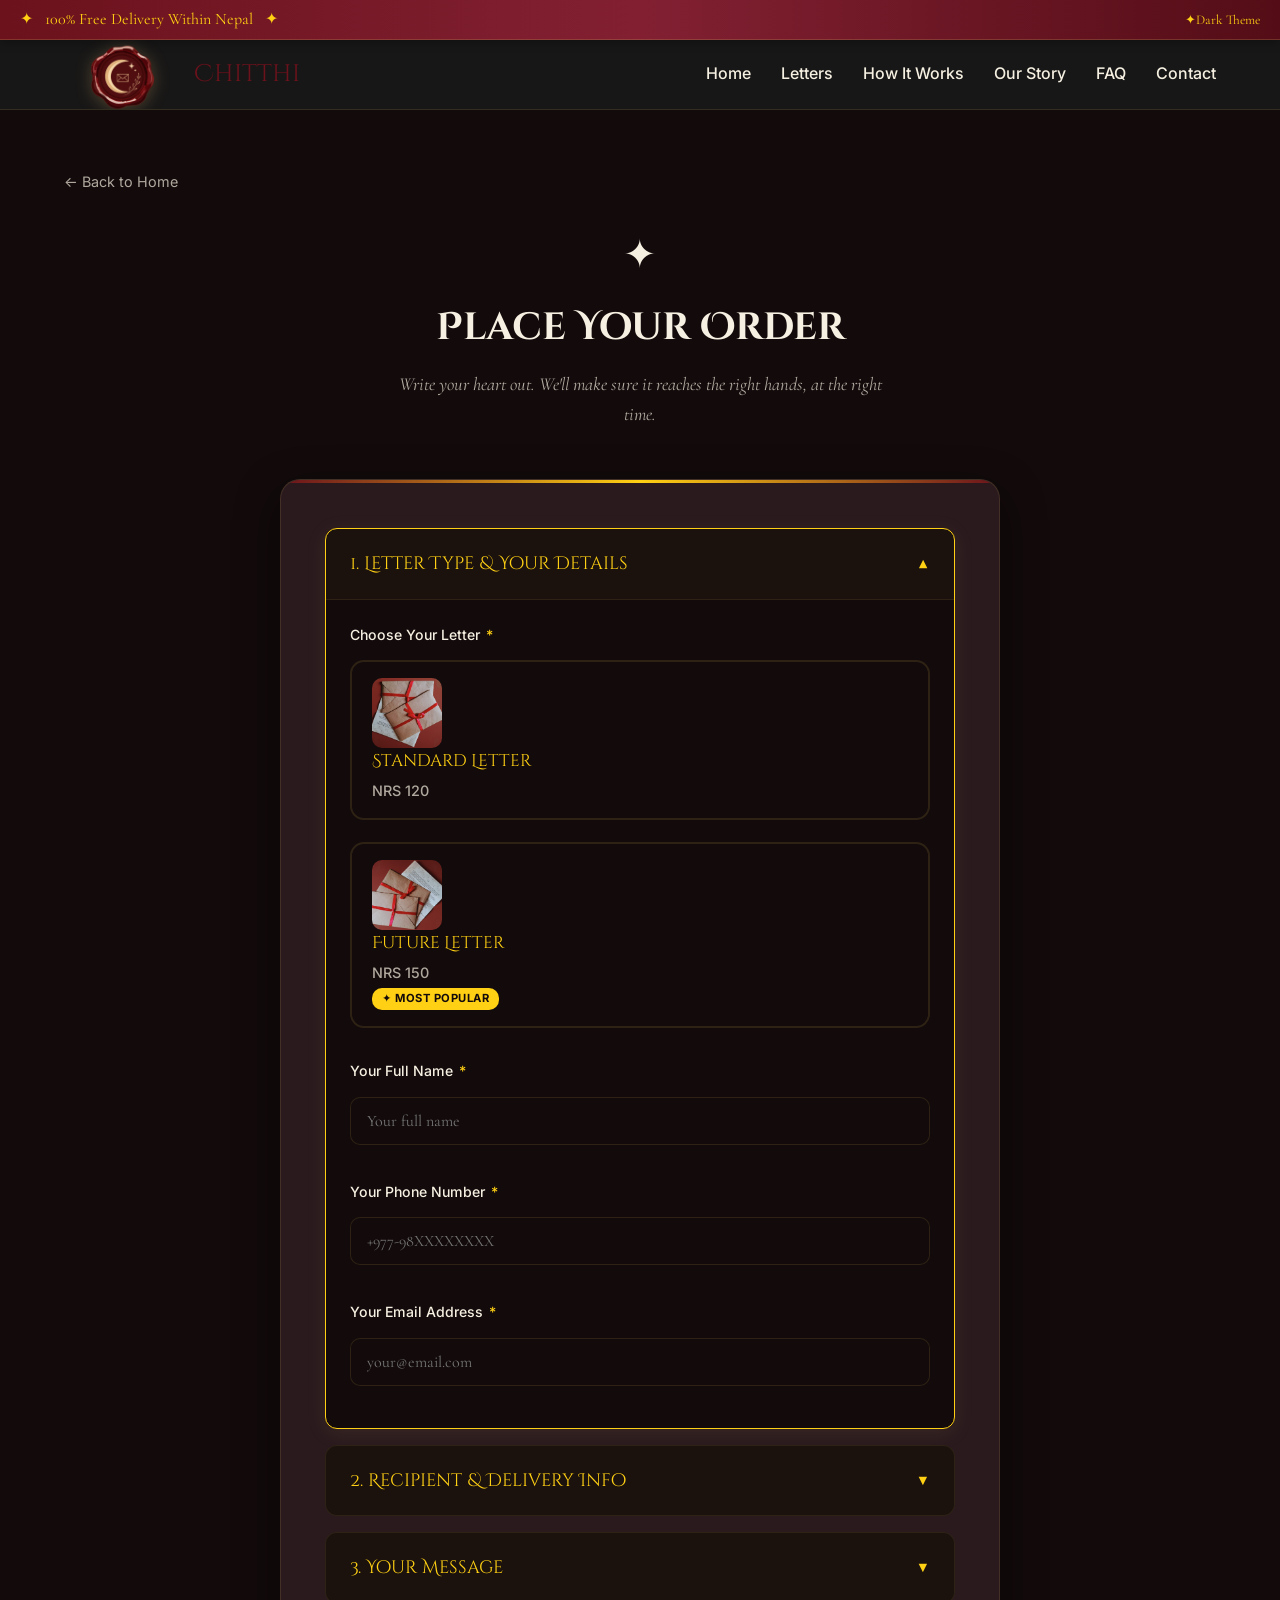
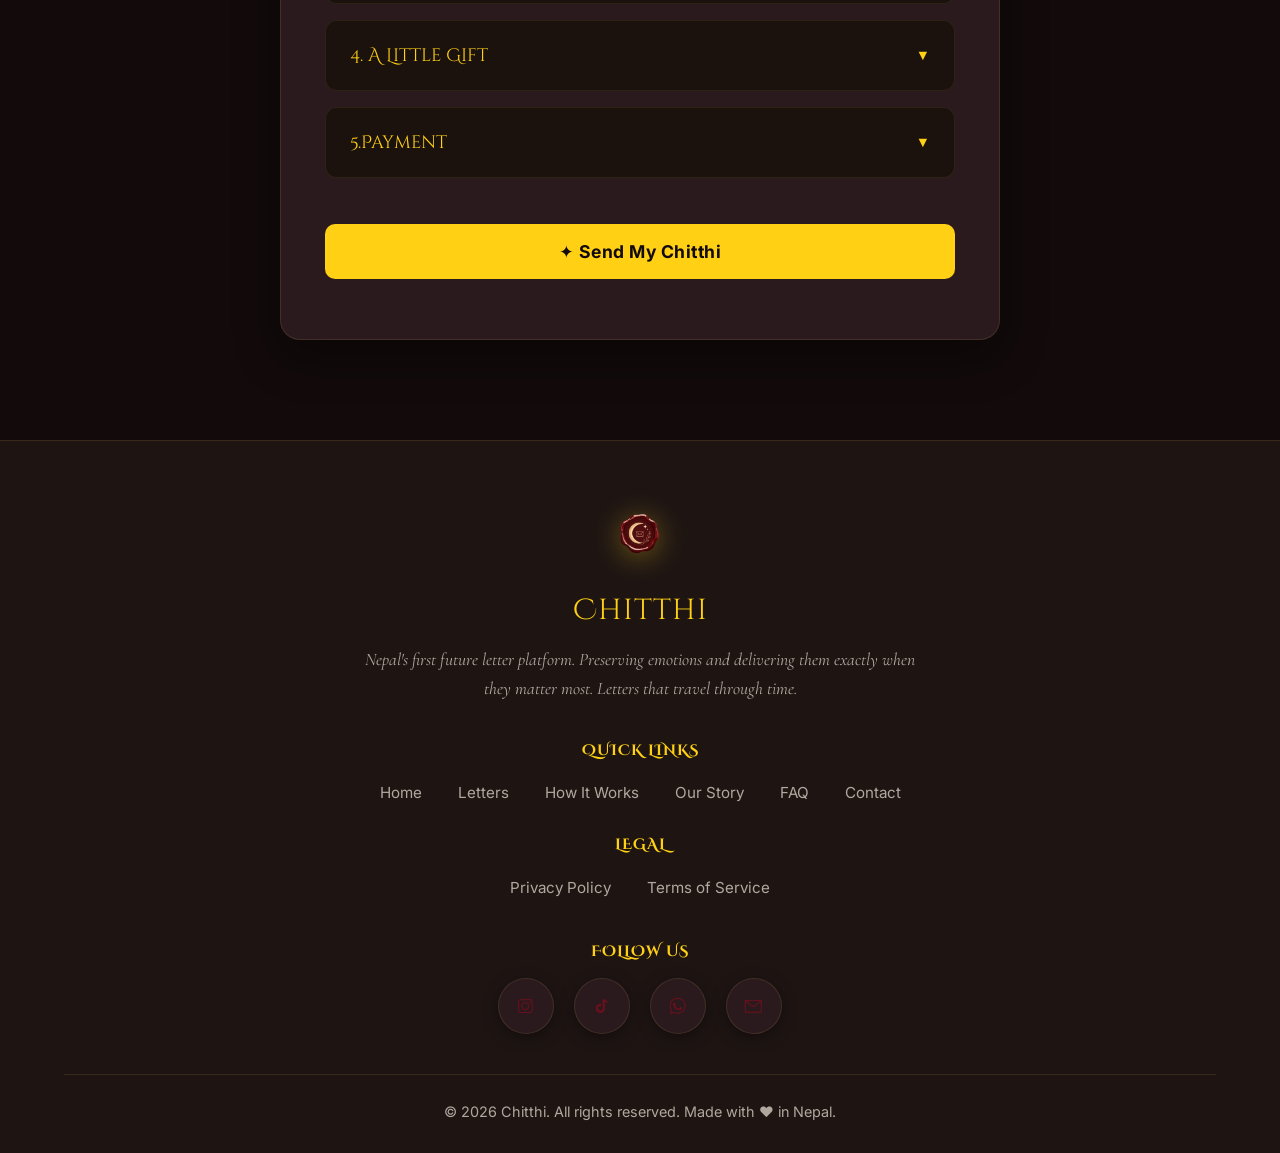
==== commit e1806163: "00" ====
--- a/order.html
+++ b/order.html
@@ -856,7 +856,7 @@
 
                     <!-- SECTION 5: SUMMARY & PAYMENT -->
                     <details class="form-accordion">
-                        <summary><div class="accordion-title-left"><span class="section-icon">💳</span> 5. Summary & Payment</div></summary>
+                        <summary><div class="accordion-title-left">5.Payment</div></summary>
                         <div class="accordion-content">
                             
                             <!-- LIVE PRICE CALCULATOR (Moved up before payment) -->
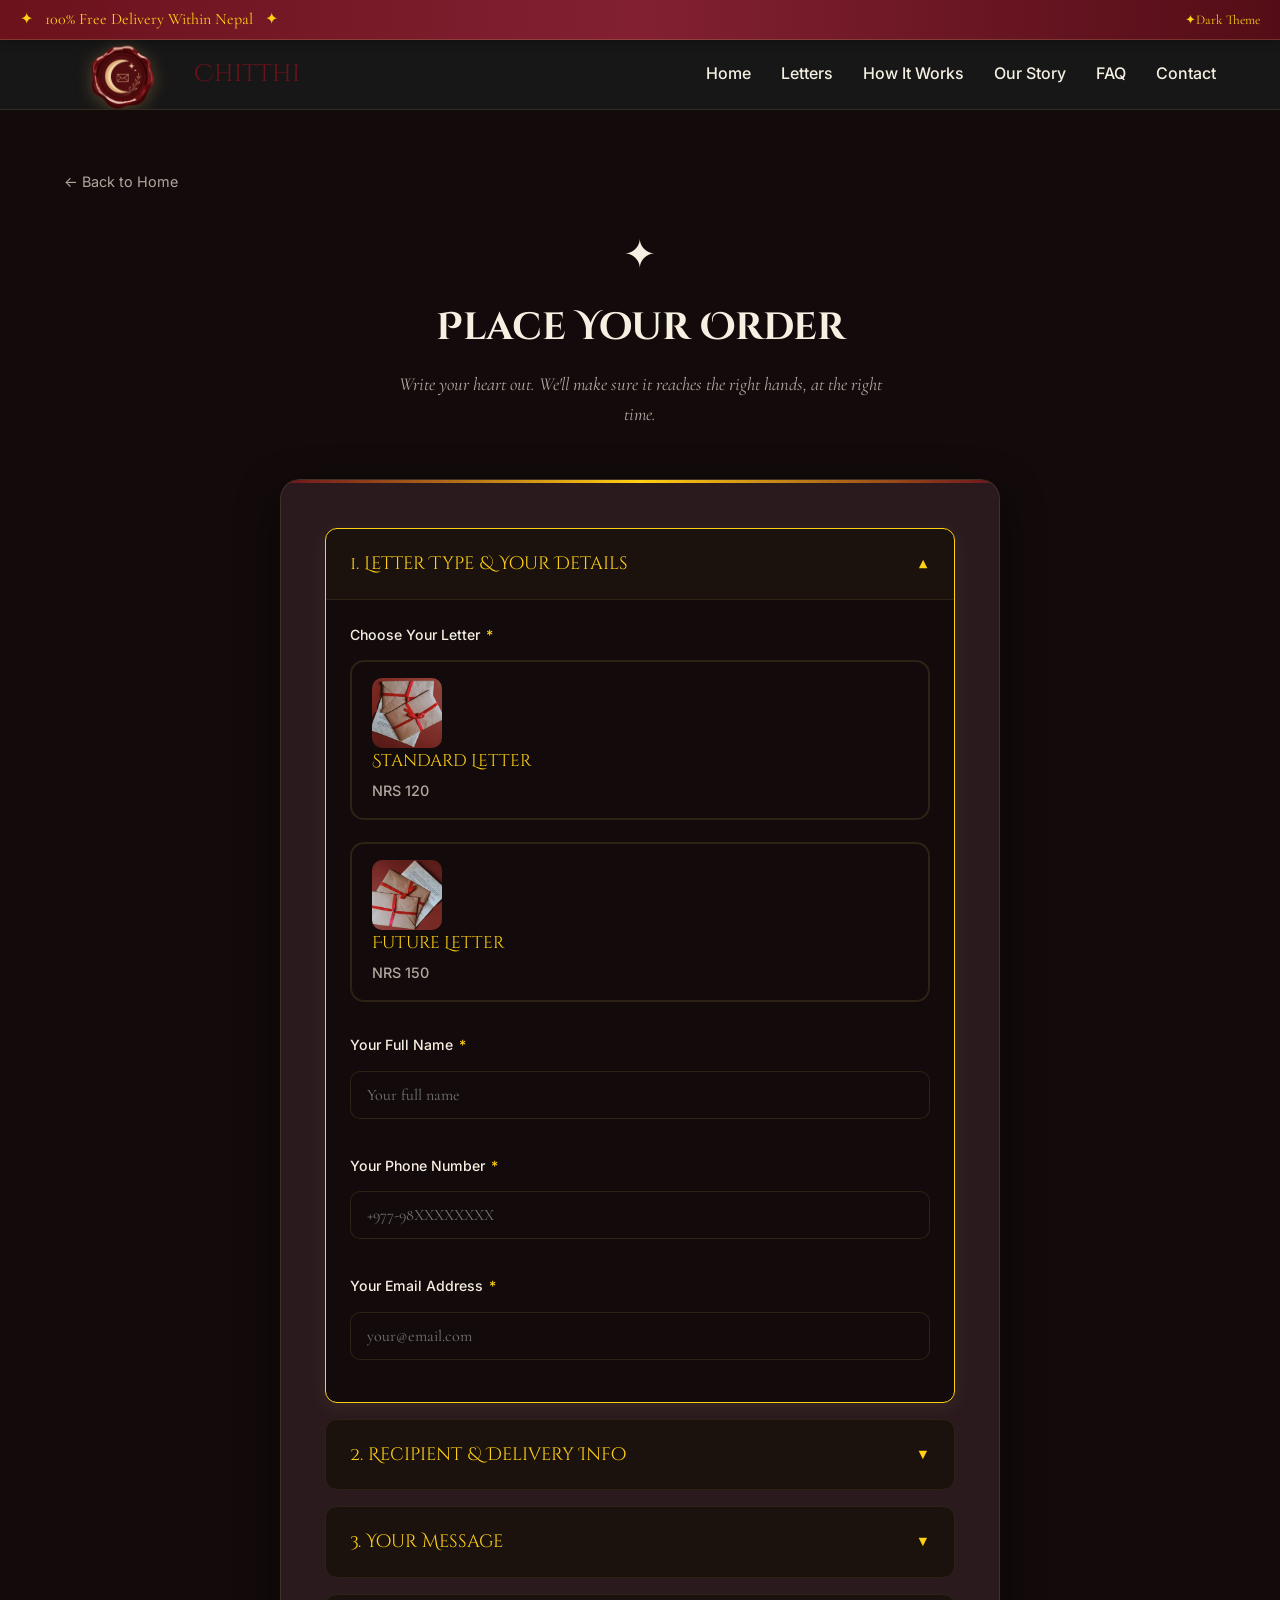
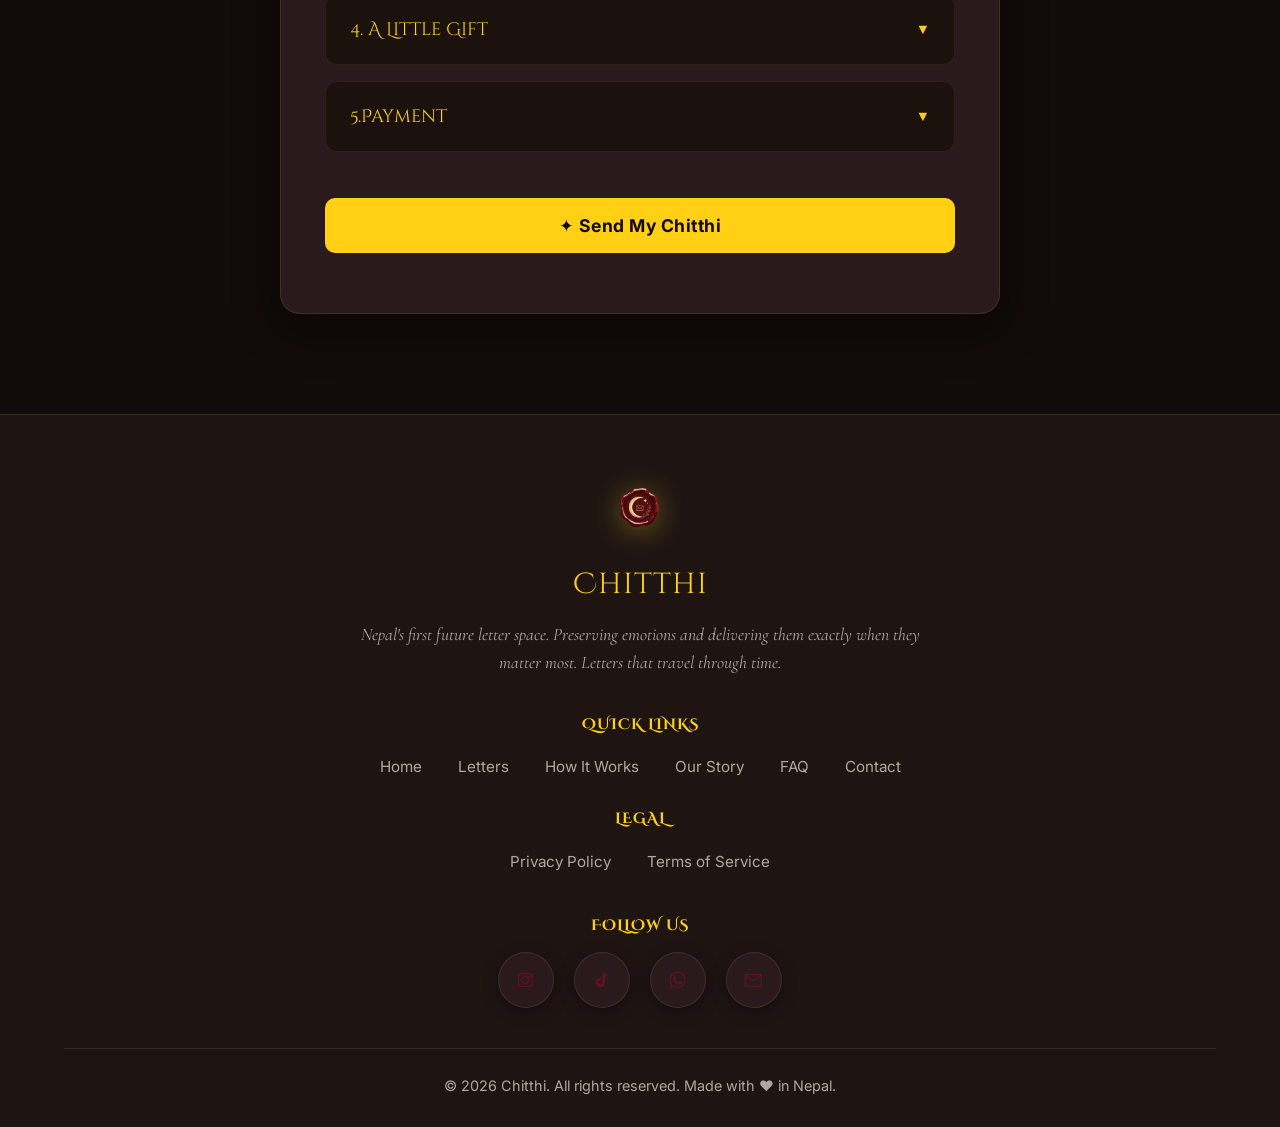
==== commit 671e2814: "works" ====
--- a/order.html
+++ b/order.html
@@ -689,7 +689,6 @@
                                             <div class="letter-type-info">
                                                 <span class="type-name">Future Letter</span>
                                                 <span class="type-price">NRS 150</span>
-                                                <span class="type-badge">✦ Most Popular</span>
                                             </div>
                                         </label>
                                     </div>
@@ -746,27 +745,27 @@
                                     <div id="bs-date-picker" style="display: none; gap: 8px; margin-top: 8px;">
                                         <select id="bs-year" style="flex: 1; min-width: 0;" aria-label="BS Year">
                                             <option value="" disabled selected>Year</option>
-                                            <option value="2081">2081</option>
-                                            <option value="2082">2082</option>
                                             <option value="2083">2083</option>
                                             <option value="2084">2084</option>
                                             <option value="2085">2085</option>
                                             <option value="2086">2086</option>
+                                            <option value="2087">2087</option>
+                                            <option value="2088">2088</option>
                                         </select>
                                         <select id="bs-month" style="flex: 1; min-width: 0;" aria-label="BS Month">
                                             <option value="" disabled selected>Month</option>
-                                            <option value="01">Baisakh (1)</option>
-                                            <option value="02">Jestha (2)</option>
-                                            <option value="03">Ashadh (3)</option>
-                                            <option value="04">Shrawan (4)</option>
-                                            <option value="05">Bhadra (5)</option>
-                                            <option value="06">Ashoj (6)</option>
-                                            <option value="07">Kartik (7)</option>
-                                            <option value="08">Mangsir (8)</option>
-                                            <option value="09">Poush (9)</option>
-                                            <option value="10">Magh (10)</option>
-                                            <option value="11">Falgun (11)</option>
-                                            <option value="12">Chaitra (12)</option>
+                                            <option value="01">Baisakh</option>
+                                            <option value="02">Jestha</option>
+                                            <option value="03">Ashadh</option>
+                                            <option value="04">Shrawan</option>
+                                            <option value="05">Bhadra</option>
+                                            <option value="06">Ashoj</option>
+                                            <option value="07">Kartik</option>
+                                            <option value="08">Mangsir</option>
+                                            <option value="09">Poush</option>
+                                            <option value="10">Magh</option>
+                                            <option value="11">Falgun</option>
+                                            <option value="12">Chaitra</option>
                                         </select>
                                         <select id="bs-day" style="flex: 1; min-width: 0;" aria-label="BS Day">
                                             <option value="" disabled selected>Day</option>
@@ -794,8 +793,8 @@
                         <div class="accordion-content">
                             <div class="form-group">
                                 <label for="letter-message">Write your message below <span class="required">*</span></label>
-                                <textarea id="letter-message" name="Letter Message" placeholder="Dear future me... / Dear [name]..." maxlength="4000" required></textarea>
-                                <div class="char-counter"><span id="char-count">0</span> / 4,000 characters <span id="char-limit-text" style="color: var(--text-muted); font-size: 0.72rem;">(first 1,600 included free)</span></div>
+                                <textarea id="letter-message" name="Letter Message" placeholder="Dear future me... / Dear [name]..." maxlength="3200" required></textarea>
+                                <div class="char-counter"><span id="char-count">0</span> / 3,200 characters <span id="char-limit-text" style="color: var(--text-muted); font-size: 0.72rem;">(first 1,600 included free)</span></div>
                                 <div class="char-surcharge" id="char-surcharge">✦ You've exceeded 1,600 characters — an extra NPR 20 surcharge applies.</div>
                             </div>
                             <div class="form-group" style="margin-top: 14px;">
@@ -812,43 +811,40 @@
                         <summary><div class="accordion-title-left">4. A Little Gift</div></summary>
                         <div class="accordion-content">
                             <p style="font-family: var(--font-accent); font-style: italic; color: var(--text-muted); font-size: 0.95rem; margin-bottom: 14px;">
-                                Add a special touch to your letter. You can select one, or as many as you like!
+                               Collaboration with Handmade Magic: Add a special touch to your letter. You can select one, or as many as you like!
                             </p>
                             <div class="gift-options" style="display: flex; flex-direction: column; gap: 10px;">
                                 <label style="display: flex; justify-content: space-between; align-items: center; padding: 12px; border: 1px solid var(--glass-border); border-radius: 8px; cursor: pointer; background: var(--bg);">
                                     <div style="display: flex; align-items: center; gap: 10px;">
-                                        <input type="checkbox" name="Gifts[]" value="Polaroid Photo Print" data-price="50" class="gift-checkbox" style="width: 18px; height: 18px; accent-color: var(--gold);">
-                                        <span style="color: var(--gold); font-size: 0.95rem;">Polaroid Photo Print</span>
+                                        <input type="checkbox" name="Gifts[]" value="Lavender Crochet" data-price="300" class="gift-checkbox" style="width: 18px; height: 18px; accent-color: var(--gold);">
+                                        <img src="images/handmade_magic/lavender.jpg" alt="Lavender Crochet" style="width: 40px; height: 40px; object-fit: cover; border-radius: 6px;">
+                                        <span style="color: var(--gold); font-size: 0.95rem;">Lavender Crochet</span>
                                     </div>
-                                    <span style="font-size: 0.9rem; color: var(--text-muted);">+ NPR 50</span>
+                                    <span style="font-size: 0.9rem; color: var(--text-muted);">+ NPR 300</span>
                                 </label>
                                 <label style="display: flex; justify-content: space-between; align-items: center; padding: 12px; border: 1px solid var(--glass-border); border-radius: 8px; cursor: pointer; background: var(--bg);">
                                     <div style="display: flex; align-items: center; gap: 10px;">
-                                        <input type="checkbox" name="Gifts[]" value="Wax Seal Upgrade" data-price="30" class="gift-checkbox" style="width: 18px; height: 18px; accent-color: var(--gold);">
-                                        <span style="color: var(--gold); font-size: 0.95rem;">Wax Seal Upgrade</span>
+                                        <input type="checkbox" name="Gifts[]" value="Kitty Keychain" data-price="210" class="gift-checkbox" style="width: 18px; height: 18px; accent-color: var(--gold);">
+                                        <img src="images/handmade_magic/kittykeyring.png" alt="Kitty Keychain" style="width: 40px; height: 40px; object-fit: cover; border-radius: 6px;">
+                                        <span style="color: var(--gold); font-size: 0.95rem;">Kitty Keychain</span>
                                     </div>
-                                    <span style="font-size: 0.9rem; color: var(--text-muted);">+ NPR 30</span>
+                                    <span style="font-size: 0.9rem; color: var(--text-muted);">+ NPR 210</span>
                                 </label>
                                 <label style="display: flex; justify-content: space-between; align-items: center; padding: 12px; border: 1px solid var(--glass-border); border-radius: 8px; cursor: pointer; background: var(--bg);">
                                     <div style="display: flex; align-items: center; gap: 10px;">
-                                        <input type="checkbox" name="Gifts[]" value="Dried Flowers" data-price="40" class="gift-checkbox" style="width: 18px; height: 18px; accent-color: var(--gold);">
-                                        <span style="color: var(--gold); font-size: 0.95rem;">Dried Flowers</span>
+                                        <input type="checkbox" name="Gifts[]" value="Crochet Cherry Hair Bow" data-price="250" class="gift-checkbox" style="width: 18px; height: 18px; accent-color: var(--gold);">
+                                        <img src="images/handmade_magic/bowclip.png" alt="Crochet Cherry Hair Bow" style="width: 40px; height: 40px; object-fit: cover; border-radius: 6px;">
+                                        <span style="color: var(--gold); font-size: 0.95rem;">Crocheted Hairclip</span>
                                     </div>
-                                    <span style="font-size: 0.9rem; color: var(--text-muted);">+ NPR 40</span>
+                                    <span style="font-size: 0.9rem; color: var(--text-muted);">+ NPR 250</span>
                                 </label>
                                 <label style="display: flex; justify-content: space-between; align-items: center; padding: 12px; border: 1px solid var(--glass-border); border-radius: 8px; cursor: pointer; background: var(--bg);">
                                     <div style="display: flex; align-items: center; gap: 10px;">
-                                        <input type="checkbox" name="Gifts[]" value="Vintage Stamp" data-price="20" class="gift-checkbox" style="width: 18px; height: 18px; accent-color: var(--gold);">
-                                        <span style="color: var(--gold); font-size: 0.95rem;">Vintage Stamp</span>
+                                        <input type="checkbox" name="Gifts[]" value="Crochet Sunflower Bouquet" data-price="250" class="gift-checkbox" style="width: 18px; height: 18px; accent-color: var(--gold);">
+                                        <img src="images/handmade_magic/sunflower.png" alt="Crochet Sunflower Bouquet" style="width: 40px; height: 40px; object-fit: cover; border-radius: 6px;">
+                                        <span style="color: var(--gold); font-size: 0.95rem;">Sunflower Crochet</span>
                                     </div>
-                                    <span style="font-size: 0.9rem; color: var(--text-muted);">+ NPR 20</span>
-                                </label>
-                                <label style="display: flex; justify-content: space-between; align-items: center; padding: 12px; border: 1px solid var(--glass-border); border-radius: 8px; cursor: pointer; background: var(--bg);">
-                                    <div style="display: flex; align-items: center; gap: 10px;">
-                                        <input type="checkbox" name="Gifts[]" value="Chocolate Bar" data-price="100" class="gift-checkbox" style="width: 18px; height: 18px; accent-color: var(--gold);">
-                                        <span style="color: var(--gold); font-size: 0.95rem;">Chocolate Bar</span>
-                                    </div>
-                                    <span style="font-size: 0.9rem; color: var(--text-muted);">+ NPR 100</span>
+                                    <span style="font-size: 0.9rem; color: var(--text-muted);">+ NPR 250</span>
                                 </label>
                             </div>
                         </div>
@@ -943,7 +939,7 @@
                         <span class="footer-logo-title">Chitthi</span>
                     </a>
                     <p class="footer-tagline">
-                        Nepal's first future letter platform. Preserving emotions and delivering them exactly when they matter most. Letters that travel through time.
+                        Nepal's first future letter space. Preserving emotions and delivering them exactly when they matter most. Letters that travel through time.
                     </p>
                 </div>
 
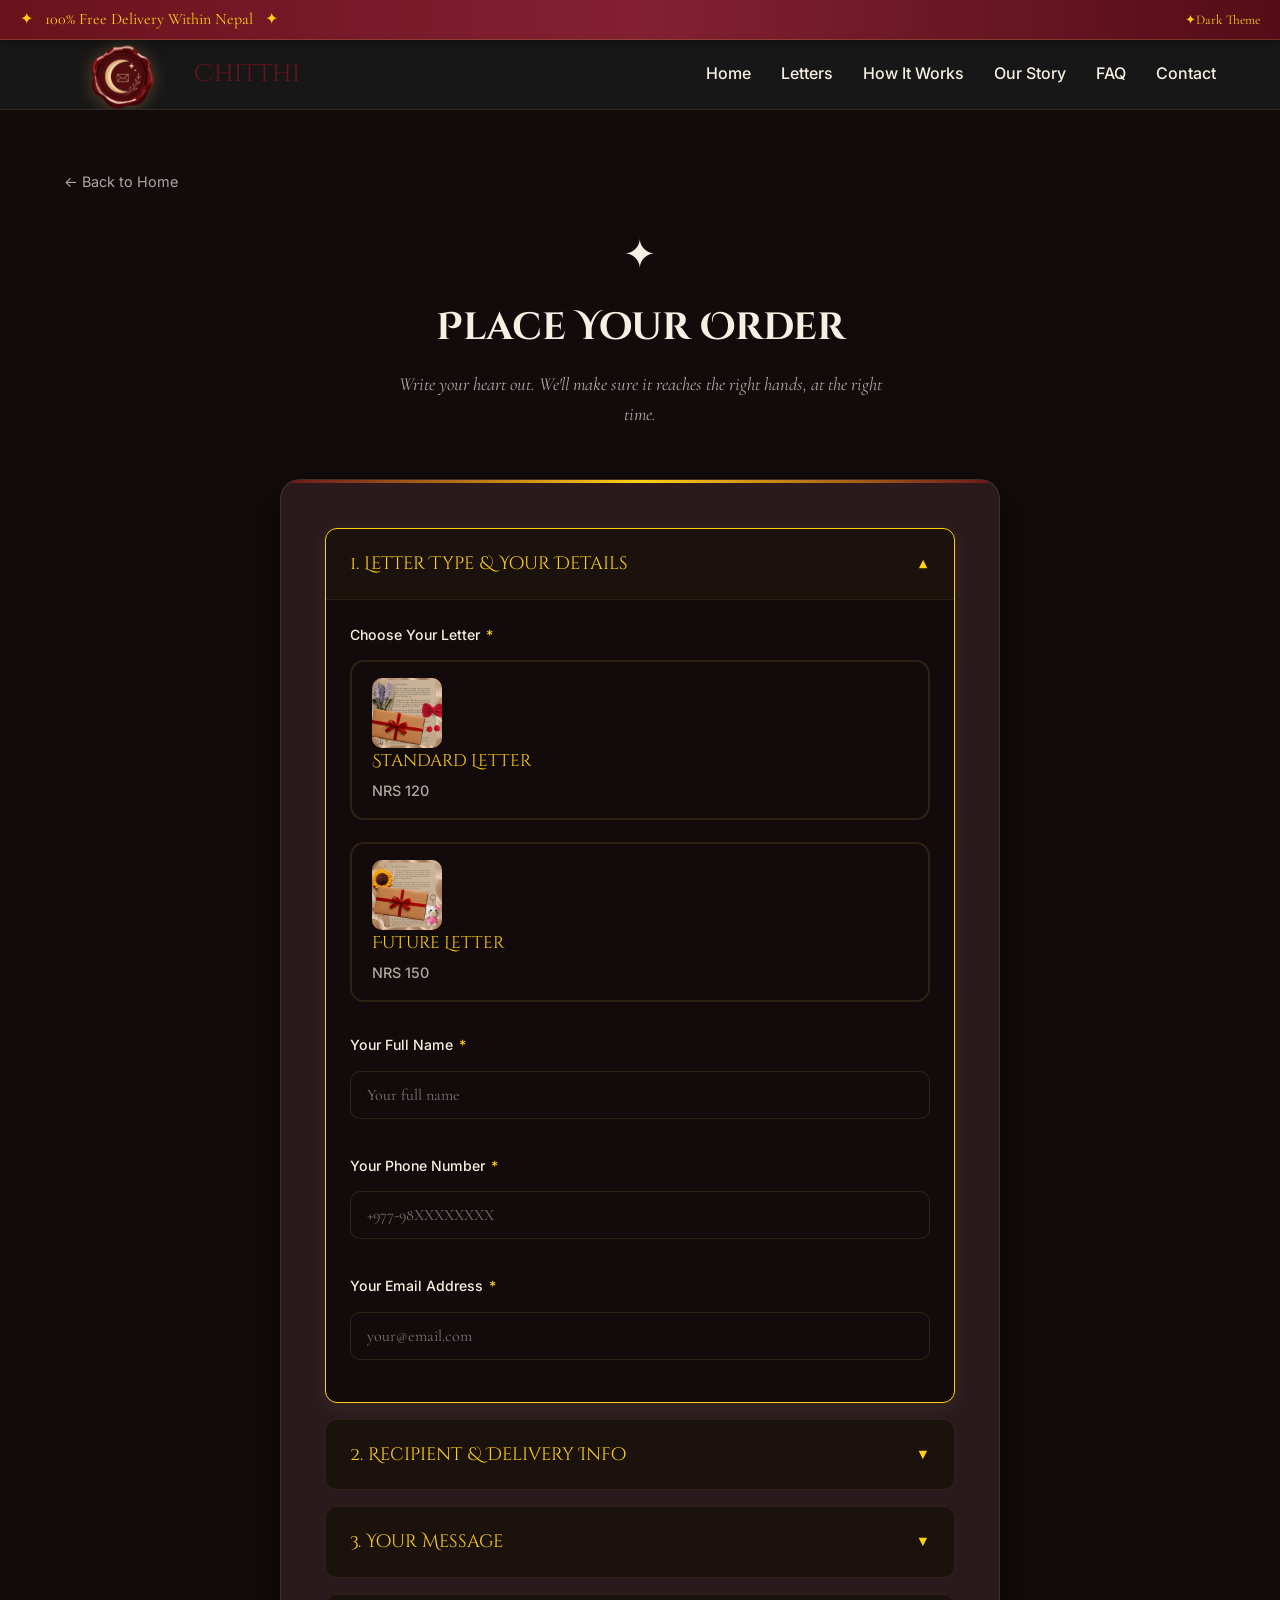
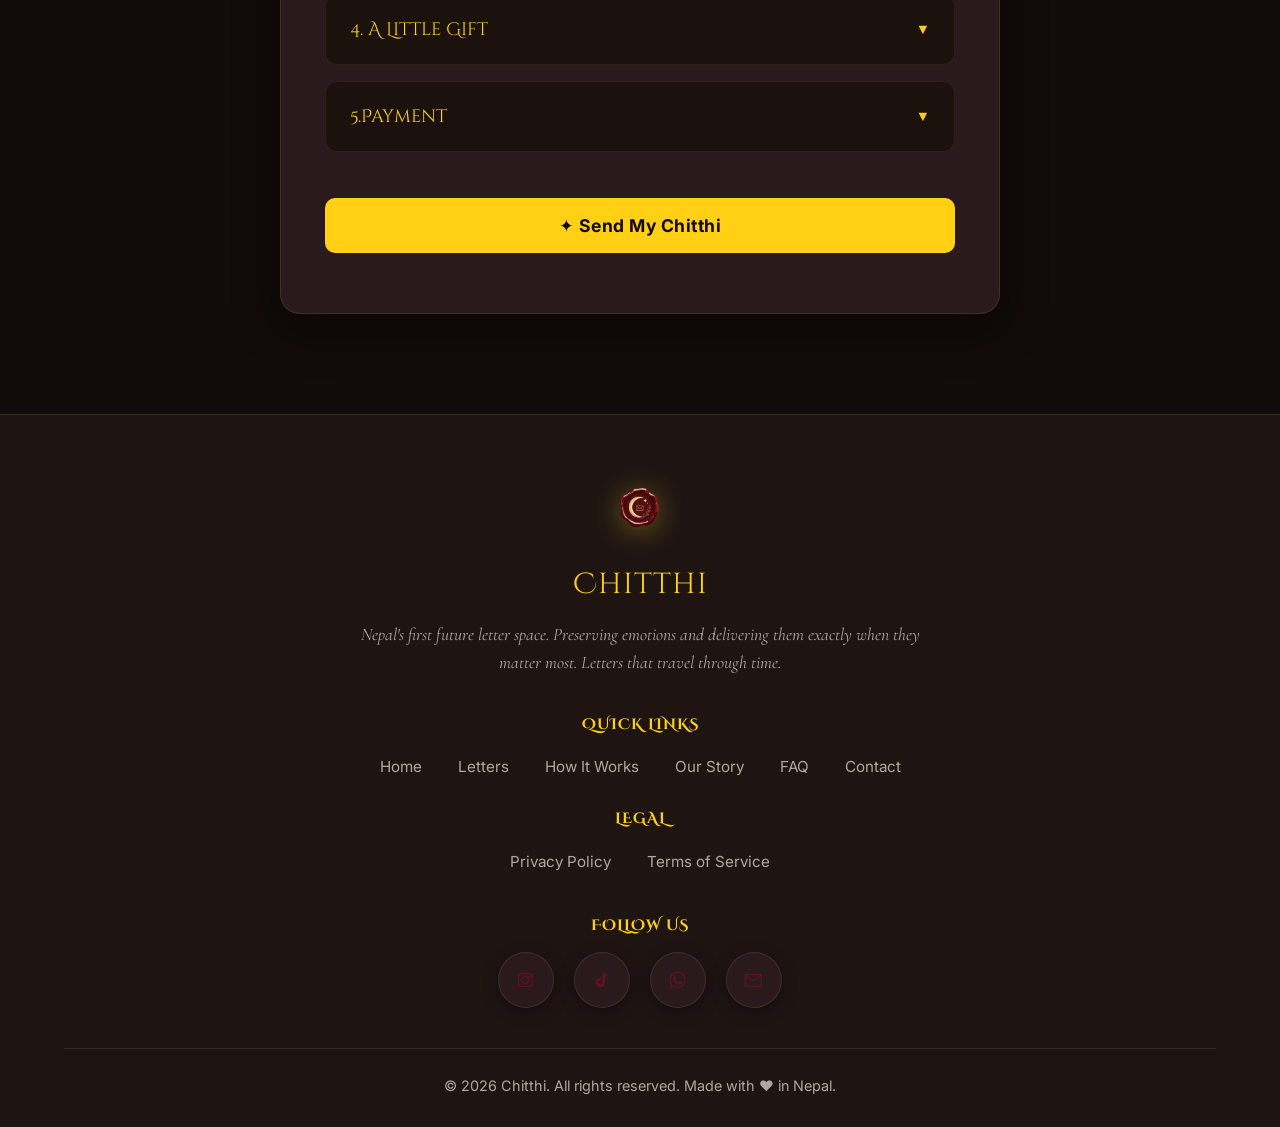
==== commit 6804365b: "image" ====
--- a/order.html
+++ b/order.html
@@ -727,10 +727,10 @@
                                 </div>
                                 <div class="form-group">
                                     <label for="recipient-address">Delivery Address <span class="required">*</span></label>
-                                    <input type="text" id="recipient-address" name="Recipient Address" placeholder="Full address (street, area, landmark)" required>
+                                    <input type="text" id="recipient-address" name="Recipient Address" placeholder="Full address (street, ward no, postal code)" required>
                                 </div>
                                 <div class="form-group">
-                                    <label for="recipient-city">City / District <span class="required">*</span></label>
+                                    <label for="recipient-city">District <span class="required">*</span></label>
                                     <input type="text" id="recipient-city" name="Recipient City" placeholder="e.g. Kathmandu" required>
                                 </div>
                                 <div class="form-group">
